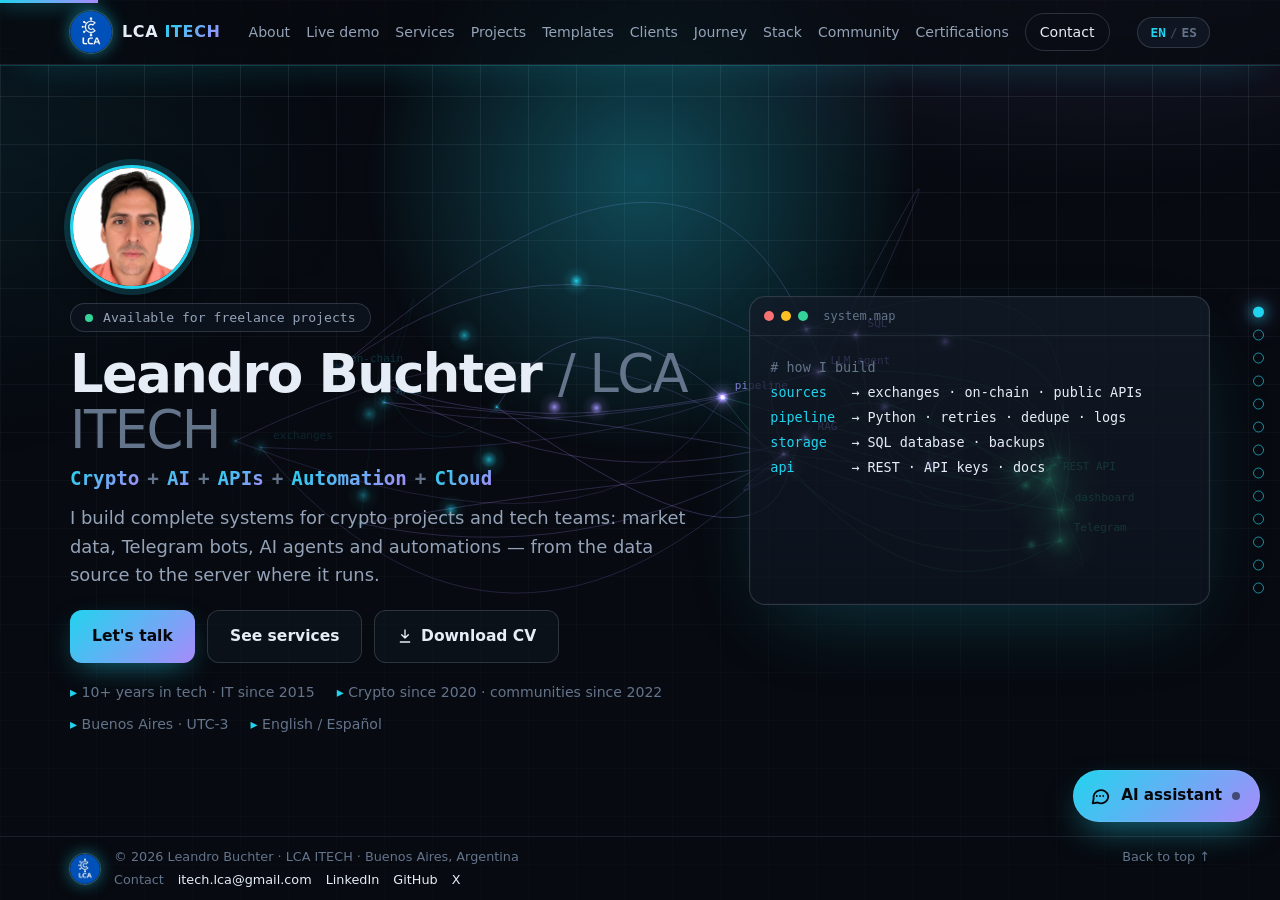
==== index.html @ 0a41cf2f "Configurador modular S1–S3 + bots chicos con precio por combo; quita ARDC; contacto por escrito en v" ====
<!DOCTYPE html>
<html lang="en" data-lang="en">
<head>
  <meta charset="utf-8">
  <meta name="viewport" content="width=device-width, initial-scale=1">
  <title>Leandro Buchter · LCA ITECH — Systems builder: crypto bots, APIs, AI automation</title>
  <meta name="description" content="Leandro Buchter (LCA ITECH), Buenos Aires: systems builder for crypto data platforms, Telegram bots, REST APIs and AI automation, end to end. Site available in English and Spanish.">
  <meta name="author" content="Leandro Buchter">
  <meta property="og:title" content="Leandro Buchter · LCA ITECH — Systems builder: crypto bots, APIs, AI automation">
  <meta property="og:description" content="Crypto bots, market data APIs and AI automation — full systems, end to end. English / Español.">
  <meta property="og:type" content="website">
  <link rel="canonical" href="https://portfolio.lcaitech.com/">
  <meta property="og:url" content="https://portfolio.lcaitech.com/">
  <meta property="og:image" content="https://portfolio.lcaitech.com/assets/og.jpg">
  <meta property="og:image:width" content="1200">
  <meta property="og:image:height" content="630">
  <meta property="og:site_name" content="LCA ITECH">
  <meta property="og:locale" content="en_US">
  <meta property="og:locale:alternate" content="es_AR">
  <meta property="og:image:alt" content="Leandro Buchter · LCA ITECH — Systems builder: crypto bots, APIs, AI automation">
  <meta name="twitter:card" content="summary_large_image">
  <meta name="twitter:site" content="@LCA_ITECH">
  <meta name="twitter:title" content="Leandro Buchter · LCA ITECH — Systems builder: crypto bots, APIs, AI automation">
  <meta name="twitter:description" content="Crypto bots, market data APIs and AI automation — full systems, end to end. English / Español.">
  <meta name="twitter:creator" content="@LCA_ITECH">
  <meta name="twitter:image:alt" content="Leandro Buchter · LCA ITECH — Systems builder: crypto bots, APIs, AI automation">
  <meta name="robots" content="index, follow, max-image-preview:large">
  <meta name="twitter:image" content="https://portfolio.lcaitech.com/assets/og.jpg">
  <meta name="theme-color" content="#070a10">
  <link rel="icon" href="assets/favicon-32.png" type="image/png" sizes="32x32">
  <link rel="apple-touch-icon" href="assets/apple-touch-icon.png">
  <script type="application/ld+json">
{
  "@context": "https://schema.org",
  "@graph": [
    {
      "@type": "Person",
      "@id": "https://portfolio.lcaitech.com/#leandro",
      "name": "Leandro Buchter",
      "alternateName": "Leandro Hernan Buchter",
      "jobTitle": "Systems builder · AI automation",
      "url": "https://portfolio.lcaitech.com/",
      "image": "https://portfolio.lcaitech.com/assets/leandro.jpg",
      "email": "mailto:itech.lca@gmail.com",
      "address": {
        "@type": "PostalAddress",
        "addressLocality": "Buenos Aires",
        "addressCountry": "AR"
      },
      "worksFor": {
        "@id": "https://portfolio.lcaitech.com/#org"
      },
      "knowsLanguage": [
        "en",
        "es"
      ],
      "knowsAbout": [
        "Crypto market data",
        "Telegram bots",
        "AI agents",
        "AI automation",
        "REST APIs",
        "Automation",
        "Google Cloud",
        "Decentralized finance"
      ],
      "sameAs": [
        "https://www.linkedin.com/in/leandrobuchter",
        "https://github.com/LCAITECH",
        "https://x.com/LCA_ITECH",
        "https://t.me/leandroLCA"
      ]
    },
    {
      "@type": [
        "Organization",
        "ProfessionalService"
      ],
      "@id": "https://portfolio.lcaitech.com/#org",
      "name": "LCA ITECH",
      "url": "https://portfolio.lcaitech.com/",
      "logo": "https://portfolio.lcaitech.com/assets/lca-logo.webp",
      "image": "https://portfolio.lcaitech.com/assets/og.jpg",
      "email": "itech.lca@gmail.com",
      "foundingDate": "2022",
      "founder": {
        "@id": "https://portfolio.lcaitech.com/#leandro"
      },
      "address": {
        "@type": "PostalAddress",
        "addressLocality": "Buenos Aires",
        "addressCountry": "AR"
      },
      "areaServed": [
        {
          "@type": "Place",
          "name": "Worldwide"
        },
        {
          "@type": "Place",
          "name": "Latin America"
        }
      ],
      "sameAs": [
        "https://github.com/LCAITECH",
        "https://x.com/LCA_ITECH"
      ],
      "hasOfferCatalog": {
        "@id": "https://portfolio.lcaitech.com/#services"
      }
    },
    {
      "@type": "OfferCatalog",
      "@id": "https://portfolio.lcaitech.com/#services",
      "name": "LCA ITECH services",
      "itemListElement": [
        {
          "@type": "Offer",
          "name": "P0 · Starter: one bot or one automation",
          "itemOffered": {
            "@type": "Service",
            "name": "Starter: one bot or one automation",
            "provider": {
              "@id": "https://portfolio.lcaitech.com/#org"
            }
          },
          "priceSpecification": {
            "@type": "UnitPriceSpecification",
            "price": 250,
            "priceCurrency": "USD",
            "description": "from USD 250"
          }
        },
        {
          "@type": "Offer",
          "name": "P1 · Community Alert Bot",
          "itemOffered": {
            "@type": "Service",
            "name": "Community Alert Bot",
            "provider": {
              "@id": "https://portfolio.lcaitech.com/#org"
            }
          },
          "priceSpecification": {
            "@type": "UnitPriceSpecification",
            "price": 600,
            "priceCurrency": "USD",
            "description": "from USD 600"
          }
        },
        {
          "@type": "Offer",
          "name": "P2 · Market Data API + Dashboard",
          "itemOffered": {
            "@type": "Service",
            "name": "Market Data API + Dashboard",
            "provider": {
              "@id": "https://portfolio.lcaitech.com/#org"
            }
          },
          "priceSpecification": {
            "@type": "UnitPriceSpecification",
            "price": 2500,
            "priceCurrency": "USD",
            "description": "from USD 2,500"
          }
        },
        {
          "@type": "Offer",
          "name": "P3 · Onboarding & Referral Automation",
          "itemOffered": {
            "@type": "Service",
            "name": "Onboarding & Referral Automation",
            "provider": {
              "@id": "https://portfolio.lcaitech.com/#org"
            }
          },
          "priceSpecification": {
            "@type": "UnitPriceSpecification",
            "price": 1200,
            "priceCurrency": "USD",
            "description": "from USD 1,200"
          }
        },
        {
          "@type": "Offer",
          "name": "P4 · AI Support Agent",
          "itemOffered": {
            "@type": "Service",
            "name": "AI Support Agent",
            "provider": {
              "@id": "https://portfolio.lcaitech.com/#org"
            }
          },
          "priceSpecification": {
            "@type": "UnitPriceSpecification",
            "price": 1500,
            "priceCurrency": "USD",
            "description": "from USD 1,500"
          }
        },
        {
          "@type": "Offer",
          "name": "P5 · Part-time technical partner",
          "itemOffered": {
            "@type": "Service",
            "name": "Part-time technical partner",
            "provider": {
              "@id": "https://portfolio.lcaitech.com/#org"
            }
          },
          "priceSpecification": {
            "@type": "UnitPriceSpecification",
            "price": 1500,
            "priceCurrency": "USD",
            "description": "from USD 1,500 / month",
            "unitText": "MONTH"
          }
        },
        {
          "@type": "Offer",
          "name": "P6 · AI automation consulting",
          "itemOffered": {
            "@type": "Service",
            "name": "AI automation consulting",
            "provider": {
              "@id": "https://portfolio.lcaitech.com/#org"
            }
          },
          "priceSpecification": {
            "@type": "UnitPriceSpecification",
            "price": 800,
            "priceCurrency": "USD",
            "description": "from USD 800"
          }
        },
        {
          "@type": "Offer",
          "name": "P7 · AI assistant & model strategy consulting",
          "itemOffered": {
            "@type": "Service",
            "name": "AI assistant & model strategy consulting",
            "provider": {
              "@id": "https://portfolio.lcaitech.com/#org"
            }
          },
          "priceSpecification": {
            "@type": "UnitPriceSpecification",
            "price": 2000,
            "priceCurrency": "USD",
            "description": "from USD 2,000"
          }
        },
        {
          "@type": "Offer",
          "name": "P8 · AI Trading Signal Bot (in development)",
          "itemOffered": {
            "@type": "Service",
            "name": "AI Trading Signal Bot",
            "provider": {
              "@id": "https://portfolio.lcaitech.com/#org"
            }
          }
        }
      ]
    },
    {
      "@type": "WebSite",
      "@id": "https://portfolio.lcaitech.com/#website",
      "url": "https://portfolio.lcaitech.com/",
      "name": "Leandro Buchter · LCA ITECH",
      "inLanguage": [
        "en",
        "es"
      ],
      "publisher": {
        "@id": "https://portfolio.lcaitech.com/#org"
      },
      "about": {
        "@id": "https://portfolio.lcaitech.com/#leandro"
      }
    }
  ]
}
  </script>
  <link rel="stylesheet" href="styles.css">
  <link rel="stylesheet" href="assets/assistant.css">
</head>
<body>
  <a class="skip" href="#main">
    <span lang="en">Skip to content</span><span lang="es">Ir al contenido</span>
  </a>

  <header class="nav" id="top">
    <div class="container nav__inner">
      <a class="brand" href="#top" aria-label="LCA ITECH">
        <img class="brand__logo" src="assets/lca-logo.webp" alt="" width="42" height="42">
        <span>LCA <b>ITECH</b></span>
      </a>
      <nav class="nav__links" id="navLinks" aria-label="Main">
        <a href="#about"><span lang="en">About</span><span lang="es">Qué hago</span></a>
        <a href="#live"><span lang="en">Live demo</span><span lang="es">Demo en vivo</span></a>
        <a href="#services"><span lang="en">Services</span><span lang="es">Servicios</span></a>
        <a href="#projects"><span lang="en">Projects</span><span lang="es">Proyectos</span></a>
        <a href="#templates"><span lang="en">Templates</span><span lang="es">Plantillas</span></a>
        <a href="#clients"><span lang="en">Clients</span><span lang="es">Clientes</span></a>
        <a href="#journey"><span lang="en">Journey</span><span lang="es">Trayectoria</span></a>
        <a href="#stack">Stack</a>
        <a href="#community"><span lang="en">Community</span><span lang="es">Comunidad</span></a>
        <a href="#certs"><span lang="en">Certifications</span><span lang="es">Certificaciones</span></a>
        <a href="#contact" class="nav__cta"><span lang="en">Contact</span><span lang="es">Contacto</span></a>
      </nav>
      <div class="nav__tools">
        <button class="lang" id="langToggle" type="button" aria-label="Cambiar idioma / Switch language">
          <span class="lang__opt" data-opt="en">EN</span><span class="lang__sep">/</span><span class="lang__opt" data-opt="es">ES</span>
        </button>
        <button class="burger" id="burger" type="button" aria-label="Menu" aria-expanded="false" aria-controls="navLinks">
          <span></span><span></span><span></span>
        </button>
      </div>
    </div>
  </header>

  <main id="main">
    <section class="hero is-on">
      <div class="container hero__grid">
        <div class="hero__copy reveal">
          <picture class="hero__photo"><source srcset="assets/leandro.webp?v=2" type="image/webp"><img src="assets/leandro.jpg?v=2" alt="Leandro Buchter" width="480" height="480" decoding="async" fetchpriority="high"></picture>
          <p class="eyebrow"><span class="dot"></span>
            <span lang="en">Available for freelance projects</span><span lang="es">Disponible para proyectos freelance</span>
          </p>
          <h1>Leandro Buchter <span class="muted">/ LCA ITECH</span></h1>
          <p class="hero__tags">
            <span>Crypto</span><i>+</i><span>AI</span><i>+</i><span>APIs</span><i>+</i><span>Automation</span><i>+</i><span>Cloud</span>
          </p>
          <p class="lead">
            <span lang="en">I build complete systems for crypto projects and tech teams: market data, Telegram bots, AI agents and automations — from the data source to the server where it runs.</span>
            <span lang="es">Construyo sistemas completos para proyectos cripto y equipos tech: datos de mercado, bots de Telegram, agentes de IA y automatizaciones — desde la fuente de datos hasta el servidor donde corre.</span>
          </p>
          <div class="hero__ctas">
            <a class="btn btn--primary" href="#contact"><span lang="en">Let's talk</span><span lang="es">Hablemos</span></a>
            <a class="btn btn--ghost" href="#services"><span lang="en">See services</span><span lang="es">Ver servicios</span></a>
            <a class="btn btn--ghost" href="assets/Leandro_Buchter_CV_EN.pdf" target="_blank" rel="noopener" type="application/pdf" data-cv="hero"><svg width="16" height="16" viewBox="0 0 24 24" fill="none" stroke="currentColor" stroke-width="2" stroke-linecap="round" stroke-linejoin="round" aria-hidden="true"><path d="M12 3v12m0 0-5-5m5 5 5-5M5 21h14"/></svg><span lang="en">Download CV</span><span lang="es">Descargar CV</span></a>
          </div>
          <ul class="hero__facts">
            <li><span lang="en">10+ years in tech · IT since 2015</span><span lang="es">10+ años en tecnología · IT desde 2015</span></li>
            <li><span lang="en">Crypto since 2020 · communities since 2022</span><span lang="es">Cripto desde 2020 · comunidades desde 2022</span></li>
            <li><span lang="en">Buenos Aires · UTC-3</span><span lang="es">Buenos Aires · UTC-3</span></li>
            <li><span lang="en">English / Español</span><span lang="es">Español / English</span></li>
          </ul>
        </div>

        <div class="hero__visual reveal" aria-hidden="true">
          <div class="term">
            <div class="term__bar"><i></i><i></i><i></i><span>system.map</span></div>
            <pre class="term__body"><span class="c-mut"># <span lang="en">how I build</span><span lang="es">cómo construyo</span></span>
<span class="c-acc">sources</span>   → exchanges · on-chain · public APIs
<span class="c-acc">pipeline</span>  → Python · retries · dedupe · logs
<span class="c-acc">storage</span>   → SQL database · backups
<span class="c-acc">api</span>       → REST · API keys · docs
<span class="c-acc">ai</span>        → LLM agents · RAG · model routing
<span class="c-acc">delivery</span>  → Telegram · dashboards · webhooks
<span class="c-acc">ops</span>       → GCP · Linux · Docker · alerts
<span class="c-ok">✔ <span lang="en">one person who understands the whole flow</span><span lang="es">una persona que entiende todo el flujo</span></span><span class="caret"></span></pre>
          </div>
        </div>
      </div>
    </section>

    <section class="section" id="about">
      <div class="container">
        <header class="section__head reveal">
          <p class="kicker">01 · <span lang="en">What I do</span><span lang="es">Qué hago</span></p>
          <h2>
            <span lang="en">Not just a piece. The full system.</span>
            <span lang="es">No una pieza suelta. El sistema completo.</span>
          </h2>
          <p class="section__sub">
            <span lang="en">10+ years in tech: I started in 2015 in IT technical support for companies, in 2020 I went all-in on crypto (DeFi, launchpools), and in 2022 I founded LCA ITECH. Today I build products with Python, APIs and AI, and I hold a DeFi certificate from Duke University. So I can connect the data, the backend, the AI and the infrastructure — and keep it running.</span>
            <span lang="es">10+ años en tecnología: empecé en 2015 en soporte técnico IT para empresas; en 2020 me metí de lleno en cripto (DeFi, launchpools) y en 2022 fundé LCA ITECH. Hoy construyo productos con Python, APIs e IA, y tengo un certificado en DeFi de Duke University. Por eso puedo conectar los datos, el backend, la IA y la infraestructura — y mantenerlo funcionando.</span>
          </p>
        </header>

        <div class="grid grid--4">
          <article class="card reveal">
            <div class="card__icon">◆</div>
            <h3><span lang="en">Crypto data &amp; APIs</span><span lang="es">Datos cripto y APIs</span></h3>
            <p><span lang="en">Prices, ATH, unlocks, sentiment and on-chain data, stored and served through your own REST API.</span><span lang="es">Precios, ATH, unlocks, sentimiento y datos on-chain, guardados y servidos por tu propia API REST.</span></p>
          </article>
          <article class="card reveal">
            <div class="card__icon">✦</div>
            <h3><span lang="en">AI agents</span><span lang="es">Agentes de IA</span></h3>
            <p><span lang="en">LLM agents with RAG over your docs, using the right model for each task (Gemini, Claude, OpenAI) to control cost.</span><span lang="es">Agentes con RAG sobre tu documentación, usando el modelo correcto para cada tarea (Gemini, Claude, OpenAI) para controlar el costo.</span></p>
          </article>
          <article class="card reveal">
            <div class="card__icon">⟳</div>
            <h3><span lang="en">Reliable automation</span><span lang="es">Automatización robusta</span></h3>
            <p><span lang="en">Bots, webhooks and workflows with retries, logging, deduplication, alerts and error recovery.</span><span lang="es">Bots, webhooks y flujos con reintentos, logging, deduplicación, alertas y recuperación de errores.</span></p>
          </article>
          <article class="card reveal">
            <div class="card__icon">☁</div>
            <h3><span lang="en">Cloud &amp; ops</span><span lang="es">Cloud y operación</span></h3>
            <p><span lang="en">Deploy on GCP / Linux VMs with Docker, SSH, Git, backups and monitoring. It doesn't end at "it works on my laptop".</span><span lang="es">Deploy en GCP / VMs Linux con Docker, SSH, Git, backups y monitoreo. No termina en "en mi máquina anda".</span></p>
          </article>
        </div>
      </div>
    </section>

    <section class="section" id="live">
      <div class="container">
        <header class="section__head reveal">
          <p class="kicker"><span class="live-dot" aria-hidden="true"></span> <span lang="en">Live demo · P1 Community Alert Bot</span><span lang="es">Demo en vivo · P1 Community Alert Bot</span></p>
          <h2><span lang="en">A real system, running right now</span><span lang="es">Un sistema real, funcionando ahora</span></h2>
          <p class="section__sub"><span lang="en">Live market data and the kind of alerts the bot sends to your Telegram community.</span><span lang="es">Datos de mercado en vivo y el tipo de alertas que el bot envía a tu comunidad de Telegram.</span></p>
        </header>
        <div class="live" id="liveDemo">
          <div class="live__grid">
            <article class="card live__coin" data-coin="bitcoin"><p class="live__sym">BTC <small>Bitcoin</small></p><p class="live__px">—</p><p class="live__meta"><span class="live__chg">—</span> <span class="live__ath">ATH —</span></p><svg class="live__spark" viewBox="0 0 100 30" preserveAspectRatio="none" role="img" aria-label="7d"><path d=""/></svg></article>
            <article class="card live__coin" data-coin="ethereum"><p class="live__sym">ETH <small>Ethereum</small></p><p class="live__px">—</p><p class="live__meta"><span class="live__chg">—</span> <span class="live__ath">ATH —</span></p><svg class="live__spark" viewBox="0 0 100 30" preserveAspectRatio="none" role="img" aria-label="7d"><path d=""/></svg></article>
            <article class="card live__coin" data-coin="solana"><p class="live__sym">SOL <small>Solana</small></p><p class="live__px">—</p><p class="live__meta"><span class="live__chg">—</span> <span class="live__ath">ATH —</span></p><svg class="live__spark" viewBox="0 0 100 30" preserveAspectRatio="none" role="img" aria-label="7d"><path d=""/></svg></article>
            <article class="card live__fng"><p class="live__sym">Fear &amp; Greed</p><svg class="live__gauge" viewBox="0 0 100 56" role="img" aria-labelledby="liveFngTxt"><defs><linearGradient id="liveG"><stop offset="0" stop-color="#f87171"/><stop offset=".5" stop-color="#fbbf24"/><stop offset="1" stop-color="#34d399"/></linearGradient></defs><path d="M10 50a40 40 0 0 1 80 0" fill="none" stroke="url(#liveG)" stroke-width="8" stroke-linecap="round"/><line class="live__needle" x1="50" y1="50" x2="50" y2="16"/><circle cx="50" cy="50" r="4"/></svg><p class="live__fngv" id="liveFngTxt">—</p></article>
          </div>
          <div class="live__feed card" aria-label="Demo alert feed">
            <p class="live__bot"><b>LCA Alert Bot</b> <span class="live__tag">DEMO</span> <small><span lang="en">simulated from live data</span><span lang="es">simulado con datos reales</span></small></p>
            <ol class="live__msgs" id="liveFeed" aria-live="polite"></ol>
          </div>
        </div>
        <div class="live__foot">
          <p class="live__status" id="liveStatus" role="status"><span class="live-dot" aria-hidden="true"></span> <span id="liveUpd"><span lang="en">Loading live data…</span><span lang="es">Cargando datos en vivo…</span></span></p>
          <div class="live__ctas">
            <a class="btn btn--primary" href="https://t.me/lcaitech_demo_bot" target="_blank" rel="noopener"><span lang="en">Try the full bot on Telegram</span><span lang="es">Probá el bot completo en Telegram</span></a>
            <img class="live__qr" src="assets/qr/demo-bot.svg" alt="QR https://t.me/lcaitech_demo_bot" title="Scan to open the demo bot" width="64" height="64" loading="lazy">
            <a class="btn btn--ghost" href="#services"><span lang="en">Want this for your community? from USD 250/600</span><span lang="es">¿Lo querés para tu comunidad? desde USD 250/600</span></a>
          </div>
          <p class="live__src"><span lang="en">Data: CoinGecko, Alternative.me · Demo only, not financial advice.</span><span lang="es">Datos: CoinGecko, Alternative.me · Solo demo, no es asesoramiento financiero.</span></p>
        </div>
      </div>
    </section>

    <section class="section section--alt" id="services">
      <div class="container">
        <header class="section__head reveal">
          <p class="kicker">02 · <span lang="en">Services</span><span lang="es">Servicios</span></p>
          <h2><span lang="en">Packages with clear scope</span><span lang="es">Paquetes con alcance claro</span></h2>
          <p class="section__sub">
            <span lang="en">Fixed price per project, agreed in writing (chat or email). Prices are a starting point in USD.</span>
            <span lang="es">Precio cerrado por proyecto, acordado por escrito (chat o email). Los precios son un punto de partida en USD.</span>
          </p>
        </header>

        <h3 class="group-title reveal"><span lang="en">For crypto projects</span><span lang="es">Para proyectos cripto</span></h3>
        <div class="grid grid--3">
          <article class="svc reveal">
            <p class="svc__tag">P0 · ~1 <span lang="en">week</span><span lang="es">semana</span></p>
            <h4><span lang="en">Starter: one bot or one automation</span><span lang="es">Starter: un bot o una automatización</span></h4>
            <p><span lang="en">A basic Telegram alert bot (prices, ATH distance, daily summary) or one repetitive process automated end to end. Ideal to start working together.</span><span lang="es">Un bot de alertas básico para Telegram (precios, distancia al ATH, resumen diario) o un proceso repetitivo automatizado de punta a punta. Ideal para empezar a trabajar juntos.</span></p>
            <p class="svc__price"><span lang="en">from</span><span lang="es">desde</span> <b>USD 250</b></p>
          </article>
          <article class="svc reveal">
            <p class="svc__tag">P1 · 1–2 <span lang="en">weeks</span><span lang="es">semanas</span></p>
            <h4>Community Alert Bot</h4>
            <p><span lang="en">Telegram bot for your community: price alerts, distance to ATH, token unlocks, Fear &amp; Greed, whale moves and a daily summary.</span><span lang="es">Bot de Telegram para tu comunidad: alertas de precio, distancia al ATH, token unlocks, Fear &amp; Greed, movimientos de ballenas y resumen diario.</span></p>
            <p class="svc__price"><span lang="en">from</span><span lang="es">desde</span> <b>USD 600</b></p>
          </article>
          <article class="svc svc--featured reveal">
            <p class="svc__tag">P2 · 3–5 <span lang="en">weeks</span><span lang="es">semanas</span></p>
            <h4>Market Data API + Dashboard</h4>
            <p><span lang="en">A custom market data pipeline, database, REST API and web dashboard, built for your data sources.</span><span lang="es">Un pipeline de datos de mercado a medida, base de datos, API REST y dashboard web, construido para tus fuentes de datos.</span></p>
            <p class="svc__price"><span lang="en">from</span><span lang="es">desde</span> <b><span lang="en">USD 2,500</span><span lang="es">USD 2.500</span></b></p>
          </article>
          <article class="svc reveal">
            <p class="svc__tag">P3 · 2–3 <span lang="en">weeks</span><span lang="es">semanas</span></p>
            <h4>Onboarding &amp; Referral Automation</h4>
            <p><span lang="en">Telegram onboarding, referral links, UID checks (when the exchange API allows it), VIP access and conversion tracking.</span><span lang="es">Onboarding en Telegram, links de referido, verificación de UID (cuando la API del exchange lo permite), acceso VIP y tracking de conversión.</span></p>
            <p class="svc__price"><span lang="en">from</span><span lang="es">desde</span> <b><span lang="en">USD 1,200</span><span lang="es">USD 1.200</span></b></p>
          </article>
          <article class="svc reveal">
            <p class="svc__tag">P4 · 2–4 <span lang="en">weeks</span><span lang="es">semanas</span></p>
            <h4>AI Support Agent</h4>
            <p><span lang="en">AI agent for Telegram/Discord that answers from your docs in EN/ES/PT, with anti-scam guardrails and human handoff.</span><span lang="es">Agente de IA para Telegram/Discord que responde desde tu documentación en ES/EN/PT, con protecciones anti-scam y derivación a un humano.</span></p>
            <p class="svc__price"><span lang="en">from</span><span lang="es">desde</span> <b><span lang="en">USD 1,500</span><span lang="es">USD 1.500</span></b></p>
          </article>
          <article class="svc reveal">
            <p class="svc__tag">P5 · <span lang="en">monthly</span><span lang="es">mensual</span></p>
            <h4><span lang="en">Part-time technical partner</span><span lang="es">Partner técnico part-time</span></h4>
            <p><span lang="en">A monthly block of hours to maintain and grow your bots, integrations, data pipelines and infrastructure. Weekly report.</span><span lang="es">Un bloque mensual de horas para mantener y hacer crecer tus bots, integraciones, pipelines de datos e infraestructura. Reporte semanal.</span></p>
            <p class="svc__price"><span lang="en">from</span><span lang="es">desde</span> <b><span lang="en">USD 1,500</span><span lang="es">USD 1.500</span></b><small>/<span lang="en">month</span><span lang="es">mes</span></small></p>
          </article>
          <article class="svc reveal">
            <p class="svc__tag">P8 · <span lang="en">In development</span><span lang="es">En desarrollo</span></p>
            <h4><span lang="en">AI Trading Signal Bot</span><span lang="es">Bot de señales de trading con IA</span></h4>
            <p><span lang="en">Rule-based signals backtested on your assets, with Claude as a second filter that checks context and risk before each alert. Alerts on Telegram with entry, stop, take profit and reasoning. Every signal is logged. You stay in control of execution.</span><span lang="es">Señales basadas en reglas y backtesteadas sobre tus activos, con Claude como segundo filtro que revisa contexto y riesgo antes de cada alerta. Alertas por Telegram con entrada, stop, take profit y justificación. Cada señal queda registrada. La ejecución la decidís vos.</span></p>
            <p class="svc__price svc__status"><span lang="en">In development · paper trading in progress</span><span lang="es">En desarrollo · paper trading en curso</span></p>
          </article>
        </div>

        <h3 class="group-title reveal"><span lang="en">Small bots · modular (S1–S3)</span><span lang="es">Bots chicos · modulares (S1–S3)</span></h3>
        <div class="grid grid--3">
          <article class="svc reveal">
            <p class="svc__tag">S1 · 3–5 <span lang="en">days</span><span lang="es">días</span></p>
            <h4><span lang="en">Telegram FAQ bot</span><span lang="es">Bot de preguntas frecuentes para Telegram</span></h4>
            <p><span lang="en">Answers your community's frequent questions (how to buy, links, rules, guides) in your group or in private, with your texts and commands.</span><span lang="es">Responde las preguntas frecuentes de tu comunidad (cómo comprar, links, reglas, guías) en tu grupo o por privado, con tus textos y comandos.</span></p>
            <p class="svc__price"><b>USD 100–150</b></p>
          </article>
          <article class="svc reveal">
            <p class="svc__tag">S2 · 2–4 <span lang="en">days</span><span lang="es">días</span></p>
            <h4><span lang="en">Crypto price alert bot</span><span lang="es">Bot de alertas de precio (cripto)</span></h4>
            <p><span lang="en">Posts price alerts to your Telegram group or channel when an asset crosses the levels you choose, with the data source in every message.</span><span lang="es">Publica alertas en tu grupo o canal de Telegram cuando un activo cruza los niveles que elijas, con la fuente del dato en cada mensaje.</span></p>
            <p class="svc__price"><b>USD 100–150</b></p>
          </article>
          <article class="svc reveal">
            <p class="svc__tag">S3 · 4–6 <span lang="en">days</span><span lang="es">días</span></p>
            <h4><span lang="en">Moderation bot for Discord or Telegram</span><span lang="es">Bot de moderación para Discord o Telegram</span></h4>
            <p><span lang="en">Welcomes new members, deletes spam and messages asking for seed phrases or private keys, and warns or mutes the sender.</span><span lang="es">Da la bienvenida a los nuevos, borra spam y mensajes que piden seed phrases o claves privadas, y advierte o silencia al que los manda.</span></p>
            <p class="svc__price"><b>USD 120–180</b></p>
          </article>
        </div>
        <div class="combo reveal">
          <p class="combo__txt">
            <span lang="en"><b>Combine modules and pay less:</b> any 2 modules −15% · <b>Community Pack</b> S1 + S2 + S3 for USD 250–350 (~25% off).</span>
            <span lang="es"><b>Combiná módulos y pagás menos:</b> 2 módulos −15% · <b>Pack Comunidad</b> S1 + S2 + S3 por USD 250–350 (~25% menos).</span>
          </p>
          <a class="btn btn--ghost btn--sm" href="#builder"><span lang="en">Build your bot →</span><span lang="es">Armá tu bot →</span></a>
        </div>

        <h3 class="group-title reveal"><span lang="en">AI &amp; automation for businesses</span><span lang="es">IA y automatización para empresas</span></h3>
        <div class="grid grid--2">
          <article class="svc reveal">
            <p class="svc__tag">P6 · 1–3 <span lang="en">weeks</span><span lang="es">semanas</span></p>
            <h4><span lang="en">AI automation consulting</span><span lang="es">Consultoría en automatización con IA</span></h4>
            <p><span lang="en">I review your processes and automate 1–3 repetitive tasks. For example: emails and forms classified by AI and sent to your sheets or CRM, automatic weekly reports, alerts on Telegram or email when something needs attention.</span><span lang="es">Reviso tus procesos y automatizo 1–3 tareas repetitivas. Por ejemplo: mails y formularios clasificados con IA y enviados a tus planillas o CRM, reportes semanales automáticos, alertas por Telegram o mail cuando algo necesita atención.</span></p>
            <p class="svc__price"><span lang="en">from</span><span lang="es">desde</span> <b>USD 800</b></p>
          </article>
          <article class="svc reveal">
            <p class="svc__tag">P7 · 2–4 <span lang="en">weeks</span><span lang="es">semanas</span></p>
            <h4><span lang="en">AI assistant &amp; model strategy consulting</span><span lang="es">Consultoría: asistente de IA y estrategia de modelos</span></h4>
            <p><span lang="en">I pick the right models for your use case with Model Compass, my open-source decision engine, and deploy an internal assistant built on LCA Web UI that routes each request to the cheapest model that does the job (Gemini, Claude or OpenAI) and answers from your documents. You keep your own API keys and pay less per answer.</span><span lang="es">Elijo los modelos adecuados para tu caso con Model Compass, mi motor de decisión open source, e instalo un asistente interno basado en LCA Web UI que manda cada consulta al modelo más barato que la resuelva (Gemini, Claude u OpenAI) y responde desde tus documentos. Las claves de API son tuyas y pagás menos por respuesta.</span></p>
            <p class="svc__tools"><a href="https://github.com/LCAITECH/model-compass" target="_blank" rel="noopener">Model Compass</a> (open source) · LCA Web UI</p>
            <p class="svc__price"><span lang="en">from</span><span lang="es">desde</span> <b><span lang="en">USD 2,000</span><span lang="es">USD 2.000</span></b></p>
          </article>
        </div>

        <ul class="terms reveal">
          <li><span lang="en">Written scope before starting</span><span lang="es">Alcance por escrito antes de empezar</span></li>
          <li><span lang="en">50% upfront · milestones for bigger projects</span><span lang="es">50% de anticipo · milestones en proyectos grandes</span></li>
          <li><span lang="en">Payment in USDC / USDT or bank transfer</span><span lang="es">Pago en USDC / USDT o transferencia</span></li>
          <li><span lang="en">30 days of support after delivery</span><span lang="es">30 días de soporte después de la entrega</span></li>
          <li><span lang="en">No third-party repos, zips or "tech tests" before a signed scope; client code is reviewed in an isolated environment</span><span lang="es">Sin repos, zips ni "pruebas técnicas" de terceros antes de un alcance firmado; el código del cliente se revisa en un entorno aislado</span></li>
        </ul>
      </div>
    </section>

    <section class="section" id="builder">
      <div class="container">
        <header class="section__head reveal">
          <p class="kicker">S1 · S2 · S3 · <span lang="en">Bot builder</span><span lang="es">Configurador</span></p>
          <h2><span lang="en">Build your bot, module by module</span><span lang="es">Armá tu bot por módulos</span></h2>
          <p class="section__sub">
            <span lang="en">Turn modules on and off and watch what the bot does in a Telegram group. The price updates with the combo discount.</span>
            <span lang="es">Prendé y apagá módulos y mirá qué hace el bot en un grupo de Telegram. El precio se actualiza con el descuento por combo.</span>
          </p>
        </header>
        <div class="bld reveal" id="bld">
          <div class="bld__mods" role="group" aria-labelledby="bldModsTitle">
            <p class="bld__title" id="bldModsTitle"><span lang="en">Modules</span><span lang="es">Módulos</span></p>
            <label class="bld__mod" data-mod="s1">
              <input class="bld__chk" type="checkbox" role="switch" value="s1" checked>
              <span class="bld__ico" aria-hidden="true">?</span>
              <span class="bld__info">
                <span class="bld__name">S1 · <span lang="en">FAQ bot</span><span lang="es">Preguntas frecuentes</span></span>
                <span class="bld__desc"><span lang="en">Answers how to buy, links, rules</span><span lang="es">Responde cómo comprar, links, reglas</span></span>
                <span class="bld__px">USD 100–150 · 3–5 <span lang="en">days</span><span lang="es">días</span></span>
              </span>
              <span class="bld__sw" aria-hidden="true"></span>
            </label>
            <label class="bld__mod" data-mod="s2">
              <input class="bld__chk" type="checkbox" role="switch" value="s2">
              <span class="bld__ico" aria-hidden="true">₿</span>
              <span class="bld__info">
                <span class="bld__name">S2 · <span lang="en">Price alerts</span><span lang="es">Alertas de precio</span></span>
                <span class="bld__desc"><span lang="en">Crypto alerts at your levels</span><span lang="es">Alertas cripto en tus niveles</span></span>
                <span class="bld__px">USD 100–150 · 2–4 <span lang="en">days</span><span lang="es">días</span></span>
              </span>
              <span class="bld__sw" aria-hidden="true"></span>
            </label>
            <label class="bld__mod" data-mod="s3">
              <input class="bld__chk" type="checkbox" role="switch" value="s3">
              <span class="bld__ico" aria-hidden="true">⛨</span>
              <span class="bld__info">
                <span class="bld__name">S3 · <span lang="en">Moderation</span><span lang="es">Moderación</span></span>
                <span class="bld__desc"><span lang="en">Deletes spam and seed-phrase scams</span><span lang="es">Borra spam y estafas de seed phrase</span></span>
                <span class="bld__px">USD 120–180 · 4–6 <span lang="en">days</span><span lang="es">días</span></span>
              </span>
              <span class="bld__sw" aria-hidden="true"></span>
            </label>
          </div>
          <div class="bld__phone">
            <div class="phone">
              <div class="phone__bar">
                <span class="phone__ava" aria-hidden="true">LCA</span>
                <span class="phone__who"><b>LCA Demo Community</b><small><span lang="en">group · bot online</span><span lang="es">grupo · bot online</span></small></span>
                <span class="live__tag">DEMO</span>
              </div>
              <ol class="phone__chat" id="bldChat" aria-live="polite" aria-label="Demo chat"></ol>
              <div class="phone__input" aria-hidden="true"><span lang="en">Message</span><span lang="es">Mensaje</span><i></i></div>
            </div>
            <p class="bld__note"><span lang="en">Demo simulation: fictional chat, users and messages.</span><span lang="es">Simulación de demo: chat, usuarios y mensajes ficticios.</span></p>
          </div>
          <div class="bld__total">
            <p class="bld__title"><span lang="en">Estimated price</span><span lang="es">Precio estimado</span></p>
            <p class="bld__sum"><s class="bld__old" id="bldOld"></s> <b class="bld__price" id="bldPrice">USD 100–150</b></p>
            <p class="bld__save" id="bldSave" aria-live="polite"></p>
            <p class="bld__hint"><span lang="en">2 modules −15% · all 3 = Community Pack (~25% off). Fixed price, agreed in writing.</span><span lang="es">2 módulos −15% · los 3 = Pack Comunidad (~25% menos). Precio cerrado, acordado por escrito.</span></p>
            <a class="btn btn--primary bld__order" href="#contact" id="bldOrder"><span lang="en">Order this bot</span><span lang="es">Pedir este bot</span></a>
          </div>
        </div>
      </div>
    </section>

    <section class="section" id="projects">
      <div class="container">
        <header class="section__head reveal">
          <p class="kicker">03 · <span lang="en">Projects</span><span lang="es">Proyectos</span></p>
          <h2><span lang="en">What I'm building</span><span lang="es">Lo que estoy construyendo</span></h2>
        </header>

        <article class="project project--main reveal">
          <div class="project__head">
            <h3>ATH Intelligence</h3>
            <span class="badge badge--ok"><span lang="en">Live</span><span lang="es">Online</span></span>
          </div>
          <a class="shot shot--wide" href="https://athintelligence.pro" target="_blank" rel="noopener">
            <img loading="lazy" decoding="async" src="assets/ath-site.jpg" alt="ATH Intelligence home page: Data. Intelligence. Recovery. with the live recovery tape" width="1200" height="750">
          </a>
          <p>
            <span lang="en">Crypto recovery intelligence, live at athintelligence.pro. It answers one question: can an asset really return to its all-time high after the supply issued since then? It stores the market cap and supply at each ATH, scores every asset with a deterministic Recovery Score and serves it all over a REST API. Built end to end: data collection, backend, database, UI and deploy.</span>
            <span lang="es">Inteligencia de recuperación cripto, online en athintelligence.pro. Responde una pregunta: ¿puede un activo volver de verdad a su máximo histórico después del supply que se emitió desde entonces? Guarda el market cap y el supply de cada ATH, puntúa cada activo con un Recovery Score determinista y expone todo por una API REST. Hecha de punta a punta: recolección de datos, backend, base de datos, UI y deploy.</span>
          </p>
          <ul class="metrics">
            <li><b>Recovery Score</b><span lang="en">Deterministic: distance from ATH, float inflation and size</span><span lang="es">Determinista: distancia al ATH, inflación del supply y tamaño</span></li>
            <li><b><span lang="en">Honest ATH</span><span lang="es">ATH honesto</span></b><span lang="en">Market cap at the high ÷ today's supply</span><span lang="es">Market cap del máximo ÷ supply de hoy</span></li>
            <li><b><span lang="en">Recovery tape</span><span lang="es">Recovery tape</span></b><span lang="en">Recovery ranking of 1,000+ liquid assets</span><span lang="es">Ranking de recuperación de más de 1.000 activos líquidos</span></li>
            <li><b>Unlocks</b><span lang="en">Supply-pressure context (burns, inflation, vesting) from primary sources</span><span lang="es">Contexto de presión de supply (burns, inflación, vesting) con fuentes primarias</span></li>
            <li><b>xStocks</b><span lang="en">Tokenized stocks vs their ATH</span><span lang="es">Acciones tokenizadas vs su ATH</span></li>
            <li><b>Bitcoin</b><span lang="en">Halving epochs and alts priced in BTC</span><span lang="es">Épocas de halving y altcoins medidas en BTC</span></li>
            <li><b><span lang="en">Purchasing power</span><span lang="es">Poder adquisitivo</span></b><span lang="en">What BTC bought year by year: cars, electronics, real estate, commodities</span><span lang="es">Qué compraba BTC año a año: autos, electrónica, inmuebles, commodities</span></li>
            <li><b>Fear &amp; Greed</b><span lang="en">Historical market sentiment vs price</span><span lang="es">Sentimiento de mercado histórico vs precio</span></li>
          </ul>
          <p class="project__foot">
            <span lang="en">Also: Cap lab (price at another market cap), developer docs with an x-api-key REST API and an assistant for the API endpoints.</span>
            <span lang="es">Además: Cap lab (precio a otro market cap), docs para desarrolladores con API REST por x-api-key y un asistente para los endpoints de la API.</span>
          </p>
          <p class="project__links">
            <a class="btn btn--primary btn--sm" href="https://athintelligence.pro" target="_blank" rel="noopener"><span lang="en">Visit site ↗</span><span lang="es">Ver sitio ↗</span></a>
            <a class="btn btn--ghost btn--sm" href="https://athintelligence.pro/developers" target="_blank" rel="noopener"><span lang="en">API docs ↗</span><span lang="es">Docs de la API ↗</span></a>
          </p>
        </article>

        <div class="grid grid--2">
          <article class="project reveal">
            <div class="project__head">
              <h3>Model Compass</h3>
              <span class="badge badge--ok">Open source · MIT</span>
            </div>
            <figure class="shot">
              <img loading="lazy" decoding="async" src="assets/mc-result.webp" alt="Model Compass recommendation screen" width="970" height="833">
            </figure>
            <p>
              <span lang="en">An open-source decision engine that helps developers choose the right AI model for their use case, budget, priorities, language and volume. Explainable, deterministic recommendations — not opinions.</span>
              <span lang="es">Un motor de decisión open source que ayuda a elegir el modelo de IA correcto según caso de uso, presupuesto, prioridades, idioma y volumen. Recomendaciones explicables y deterministas — no opiniones.</span>
            </p>
            <p class="chips"><span>Python 3.11</span><span>FastAPI</span><span>pytest</span><span>Pre-1.0</span></p>
            <a class="link" href="https://github.com/LCAITECH/model-compass" target="_blank" rel="noopener">github.com/LCAITECH/model-compass ↗</a>
          </article>

          <article class="project reveal">
            <div class="project__head">
              <h3>LCA ITECH / LCA Trading</h3>
              <span class="badge"><span lang="en">2022 → today</span><span lang="es">2022 → hoy</span></span>
            </div>
            <p>
              <span lang="en">LCA ITECH is the company I founded in 2022. LCA Trading is its crypto trading and education community (since 2022) on Telegram, X, Instagram, YouTube and Discord — where I build and test in real life: Telegram bots, dashboards, exchange integrations and referral systems.</span>
              <span lang="es">LCA ITECH es la empresa que fundé en 2022. LCA Trading es su comunidad de trading y educación cripto (desde 2022) en Telegram, X, Instagram, YouTube y Discord — donde construyo y pruebo en la vida real: bots de Telegram, dashboards, integraciones con exchanges y sistemas de referidos.</span>
            </p>
            <p class="chips"><span>Telegram bots</span><span>Dashboards</span><span>Exchange APIs</span><span><span lang="en">Referrals</span><span lang="es">Referidos</span></span></p>
            <a class="link" href="https://x.com/LCA_ITECH" target="_blank" rel="noopener">x.com/LCA_ITECH ↗</a>
          </article>

          <article class="project project--gpt project--wide reveal">
            <div class="project__head">
              <h3>LCA-GPT</h3>
              <span class="badge"><span lang="en">Internal tool · Under evaluation</span><span lang="es">Herramienta interna · En evaluación</span></span>
            </div>
            <p>
              <span lang="en">Internal multi-provider AI chat (Gemini, Claude, OpenAI, NVIDIA). Auto-routing picks the model by task and cost and spreads traffic across free tiers within their rate limits. The Arena runs the same prompt on several models in parallel.</span>
              <span lang="es">Chat de IA interno multi-proveedor (Gemini, Claude, OpenAI, NVIDIA). El auto-routing elige el modelo según la tarea y el costo, y reparte el tráfico entre niveles gratuitos respetando sus límites de uso. La Arena corre el mismo prompt en varios modelos en paralelo.</span>
            </p>
            <p class="project__note">
              <span lang="en"><b>Under evaluation:</b> given the interest it got on social media, I'm considering launching it as a subscription.</span>
              <span lang="es"><b>En evaluación:</b> por el interés que generó en redes, estoy evaluando lanzarlo como suscripción.</span>
            </p>
            <p class="chips"><span>LLM routing</span><span>Auto-routing</span><span>Gemini</span><span>Claude</span><span>OpenAI</span><span>NVIDIA</span></p>
            <div class="gallery">
              <figure class="gallery__item">
                <a class="gallery__link" href="assets/lcagpt/picker.webp" target="_blank" rel="noopener" data-lightbox>
                  <img loading="lazy" decoding="async" src="assets/lcagpt/picker.webp" alt="LCA-GPT model picker: NVIDIA, Google, OpenAI and Anthropic tabs, free and paid Gemini models, RPM and RPD rate-limit counters" width="369" height="618">
                </a>
                <figcaption><span lang="en">Model picker with free tiers and rate-limit counters</span><span lang="es">Selector de modelos con niveles gratuitos y contadores de límites</span></figcaption>
              </figure>
              <figure class="gallery__item gallery__item--wide">
                <a class="gallery__link" href="assets/lcagpt/arena.webp" target="_blank" rel="noopener" data-lightbox>
                  <img loading="lazy" decoding="async" src="assets/lcagpt/arena.webp" alt="LCA-GPT Arena: the same prompt answered by three models side by side, with first-token time, tokens and cost for each" width="1593" height="711">
                </a>
                <figcaption><span lang="en">Arena: same prompt, several models side by side (speed and cost)</span><span lang="es">Arena: el mismo prompt en varios modelos (velocidad y costo)</span></figcaption>
              </figure>
            </div>
          </article>

          <article class="project project--wide reveal">
            <div class="project__head">
              <h3><span lang="en">Telegram demo bot</span><span lang="es">Bot demo de Telegram</span> · @lcaitech_demo_bot</h3>
              <span class="badge badge--ok"><span lang="en">Live</span><span lang="es">Online</span></span>
            </div>
            <p>
              <span lang="en">A public bot to try my work live, in English and Spanish: price and 24h change, distance to ATH, Fear &amp; Greed, recent large trades on MEXC and an agent that answers crypto FAQs. Every reply shows its data source. Open source (MIT), running 24/7 on a Google Cloud VM with systemd.</span>
              <span lang="es">Un bot público para probar en vivo lo que construyo, en castellano e inglés: precio y variación 24 h, distancia al ATH, Fear &amp; Greed, trades grandes recientes en MEXC y un agente que responde preguntas frecuentes sobre cripto. Cada respuesta muestra su fuente de datos. Código abierto (MIT), corriendo 24/7 en una VM de Google Cloud con systemd.</span>
            </p>
            <p class="chips"><span><span lang="en">/price btc</span><span lang="es">/precio btc</span></span><span>/ath eth</span><span>/feargreed</span><span>/whales btc</span><span>/ask</span><span><span lang="en">/services</span><span lang="es">/servicios</span></span></p>
            <p class="project__links">
              <a class="btn btn--primary btn--sm" href="https://t.me/lcaitech_demo_bot" target="_blank" rel="noopener"><span lang="en">Open in Telegram ↗</span><span lang="es">Abrir en Telegram ↗</span></a>
              <a class="btn btn--ghost btn--sm" href="https://github.com/LCAITECH/lcaitech-demo-bot" target="_blank" rel="noopener"><span lang="en">Source code ↗</span><span lang="es">Código en GitHub ↗</span></a>
            </p>
          </article>
        </div>
      </div>
    </section>

    <section class="section" id="templates">
      <div class="container">
        <header class="section__head reveal">
          <p class="kicker"><span lang="en">Free templates · Grok Bot</span><span lang="es">Plantillas gratuitas · Grok Bot</span></p>
          <h2><span lang="en">Free Grok Bot templates</span><span lang="es">Plantillas gratuitas de bots para Grok</span></h2>
          <p class="section__sub">
            <span lang="en">Free templates of the bots I use every day. Anyone can copy them into their own Grok Bot.</span>
            <span lang="es">Plantillas gratuitas de los bots que uso todos los días. Cualquiera puede copiarlas a su propio Grok Bot.</span>
          </p>
        </header>

        <!-- Los links de "Abrir en Grok" se cargan en GROK_TEMPLATES (script.js). Vacío = botón deshabilitado "Próximamente". -->
        <div class="grid grid--3 tpl__grid">
          <article class="svc tpl reveal" data-tpl="xpander">
            <p class="svc__tag">Grok Bot · <span lang="en">template</span><span lang="es">plantilla</span></p>
            <div class="tpl__head"><img class="tpl__face" src="assets/bots/face_xpander.png" alt="Xpander" width="56" height="56" loading="lazy"><h3 class="tpl__name">Xpander</h3></div>
            <p class="tpl__desc"><span lang="en">Bot to grow your X account with data, not guesswork: measures what works for you, suggests replies to viral posts with a one-tap link, and drafts posts and threads for you to publish yourself.</span><span lang="es">Bot para hacer crecer tu cuenta de X con datos y no al voleo: mide qué te funciona, te sugiere respuestas a posts virales con un link de un toque y arma posts e hilos para que los publiques vos.</span></p>
            <p class="tpl__actions">
              <a class="btn btn--primary btn--sm tpl__open is-disabled" role="link" aria-disabled="true"><span class="tpl__on"><span lang="en">Open in Grok ↗</span><span lang="es">Abrir en Grok ↗</span></span><span class="tpl__off"><span lang="en">Coming soon</span><span lang="es">Próximamente</span></span></a>
              <button type="button" class="btn btn--ghost btn--sm tpl__copy"><span class="tpl__idle"><span lang="en">Copy</span><span lang="es">Copiar</span></span><span class="tpl__done"><span lang="en">Copied ✓</span><span lang="es">Copiado ✓</span></span></button>
            </p>
          </article>
          <article class="svc tpl reveal" data-tpl="reclami">
            <p class="svc__tag">Grok Bot · <span lang="en">template</span><span lang="es">plantilla</span></p>
            <div class="tpl__head"><img class="tpl__face" src="assets/bots/face_reclami.png" alt="Reclami" width="56" height="56" loading="lazy"><h3 class="tpl__name">Reclami</h3></div>
            <p class="tpl__desc"><span lang="en">Complaints and discount-request bot for consumers in Argentina: drafts formal complaints with legal grounds to banks, private health insurers and utility/service companies, checks channels and deadlines, follows up, and prepares escalation to the BCRA, SSSalud, ENACOM or Consumer Protection.</span><span lang="es">Bot de reclamos y pedidos de descuento para consumidores en Argentina: redacta reclamos formales con fundamento legal a bancos, prepagas y empresas de servicios, verifica canales y plazos, hace el seguimiento y prepara la escalada ante BCRA, SSSalud, ENACOM o Defensa del Consumidor.</span></p>
            <p class="tpl__actions">
              <a class="btn btn--primary btn--sm tpl__open is-disabled" role="link" aria-disabled="true"><span class="tpl__on"><span lang="en">Open in Grok ↗</span><span lang="es">Abrir en Grok ↗</span></span><span class="tpl__off"><span lang="en">Coming soon</span><span lang="es">Próximamente</span></span></a>
              <button type="button" class="btn btn--ghost btn--sm tpl__copy"><span class="tpl__idle"><span lang="en">Copy</span><span lang="es">Copiar</span></span><span class="tpl__done"><span lang="en">Copied ✓</span><span lang="es">Copiado ✓</span></span></button>
            </p>
          </article>
          <article class="svc tpl reveal" data-tpl="sponsi">
            <p class="svc__tag">Grok Bot · <span lang="en">template</span><span lang="es">plantilla</span></p>
            <div class="tpl__head"><img class="tpl__face" src="assets/bots/face_sponsi.png" alt="Sponsi" width="56" height="56" loading="lazy"><h3 class="tpl__name">Sponsi</h3></div>
            <p class="tpl__desc"><span lang="en">DM and outreach bot for creators on X: finds accounts that need your services and drafts DMs for you, and tracks paid sponsors and bounties in your niche. It never sends anything without your review.</span><span lang="es">Bot de DMs y outreach para creadores en X: busca cuentas que necesitan tus servicios y te arma borradores de DMs, rastrea sponsors pagos y bounties de tu nicho. Nunca manda nada sin tu revisión.</span></p>
            <p class="tpl__actions">
              <a class="btn btn--primary btn--sm tpl__open is-disabled" role="link" aria-disabled="true"><span class="tpl__on"><span lang="en">Open in Grok ↗</span><span lang="es">Abrir en Grok ↗</span></span><span class="tpl__off"><span lang="en">Coming soon</span><span lang="es">Próximamente</span></span></a>
              <button type="button" class="btn btn--ghost btn--sm tpl__copy"><span class="tpl__idle"><span lang="en">Copy</span><span lang="es">Copiar</span></span><span class="tpl__done"><span lang="en">Copied ✓</span><span lang="es">Copiado ✓</span></span></button>
            </p>
          </article>
          <article class="svc tpl reveal" data-tpl="macri">
            <p class="svc__tag">Grok Bot · <span lang="en">template</span><span lang="es">plantilla</span></p>
            <div class="tpl__head"><img class="tpl__face" src="assets/bots/face_macri.png" alt="Macri" width="56" height="56" loading="lazy"><h3 class="tpl__name">Macri</h3></div>
            <p class="tpl__desc"><span lang="en">Country-by-country macro analysis bot: follows elections, budgets, central banks and rating agencies, and tells you how they could move country ETFs, indices, currencies and sovereign spreads, with long/short scenarios. It is information, not advice.</span><span lang="es">Bot de análisis macro por país: sigue elecciones, presupuestos, bancos centrales y calificadoras, y te dice cómo pueden mover ETFs de país, índices, monedas y spreads soberanos, con escenarios long/short. Es información, no recomendación.</span></p>
            <p class="tpl__actions">
              <a class="btn btn--primary btn--sm tpl__open is-disabled" role="link" aria-disabled="true"><span class="tpl__on"><span lang="en">Open in Grok ↗</span><span lang="es">Abrir en Grok ↗</span></span><span class="tpl__off"><span lang="en">Coming soon</span><span lang="es">Próximamente</span></span></a>
              <button type="button" class="btn btn--ghost btn--sm tpl__copy"><span class="tpl__idle"><span lang="en">Copy</span><span lang="es">Copiar</span></span><span class="tpl__done"><span lang="en">Copied ✓</span><span lang="es">Copiado ✓</span></span></button>
            </p>
          </article>
          <article class="svc tpl reveal" data-tpl="senali">
            <p class="svc__tag">Grok Bot · <span lang="en">template</span><span lang="es">plantilla</span></p>
            <div class="tpl__head"><img class="tpl__face" src="assets/bots/face_senali.png" alt="Señali" width="56" height="56" loading="lazy"><h3 class="tpl__name">Señali</h3></div>
            <p class="tpl__desc"><span lang="en">Trading signals bot: analyzes crypto and stock/ETF charts, builds setups with entry, stop and targets, drafts signal posts for X (always with DYOR) and alerts you when price hits your levels.</span><span lang="es">Bot de señales de trading: analiza gráficos de cripto y acciones/ETFs, arma setups con entrada, stop y objetivos, redacta posts de señales para X (siempre con DYOR) y te avisa cuando el precio toca tus niveles.</span></p>
            <p class="tpl__actions">
              <a class="btn btn--primary btn--sm tpl__open is-disabled" role="link" aria-disabled="true"><span class="tpl__on"><span lang="en">Open in Grok ↗</span><span lang="es">Abrir en Grok ↗</span></span><span class="tpl__off"><span lang="en">Coming soon</span><span lang="es">Próximamente</span></span></a>
              <button type="button" class="btn btn--ghost btn--sm tpl__copy"><span class="tpl__idle"><span lang="en">Copy</span><span lang="es">Copiar</span></span><span class="tpl__done"><span lang="en">Copied ✓</span><span lang="es">Copiado ✓</span></span></button>
            </p>
          </article>
        </div>
        <p class="tpl__live" aria-live="polite"></p>
      </div>
    </section>

    <section class="section section--alt" id="clients">
      <div class="container">
        <div class="client__top">
        <header class="section__head reveal">
          <p class="kicker"><span lang="en">Client work · Video production</span><span lang="es">Clientes · Producción de video</span></p>
          <h2><span lang="en">Video for a real industrial client</span><span lang="es">Video para un cliente industrial real</span></h2>
          <p class="section__sub"><span lang="en">Besides software, I produce video: an institutional film, a vertical reel and product videos for MercadoLibre listings.</span><span lang="es">Además de software, hago producción de video: un video institucional, un reel vertical y videos de producto para publicaciones de MercadoLibre.</span></p>
        </header>
        <div class="client__id reveal">
          <img class="client__logo" src="assets/clientes/gabgomez-logo-white.png" alt="Ingeniería Gabriel Gomez SRL" width="480" height="140" loading="lazy" decoding="async">
          <div>
            <p class="client__name">Ingeniería Gabriel Gomez SRL</p>
            <span class="badge badge--ok">✓ <span lang="en">Verified client</span><span lang="es">Cliente verificable</span></span>
          </div>
        </div>
        </div>
        <blockquote class="client__quote reveal">
          <p>“Muy buenos trabajos Leandro, muy profesional!”</p>
          <footer>Ingeniería Gabriel Gomez SRL · <a href="https://www.linkedin.com/feed/update/urn:li:activity:7517034273258917888/?dashCommentUrn=urn%3Ali%3Afsd_comment%3A%287517230201311916032%2Curn%3Ali%3Aactivity%3A7517034273258917888%29" target="_blank" rel="noopener"><span lang="en">Public comment on LinkedIn ↗</span><span lang="es">Comentario público en LinkedIn ↗</span></a></footer>
        </blockquote>
        <div class="client__main">
          <figure class="client__vid client__vid--wide">
            <video controls playsinline preload="none" poster="assets/clientes/gabgomez-institucional-poster.jpg" width="1920" height="1080">
              <source src="assets/clientes/gabgomez-institucional-1080p.mp4" type="video/mp4">
            </video>
            <figcaption><span lang="en">Institutional video</span><span lang="es">Video institucional</span></figcaption>
          </figure>
          <figure class="client__vid client__vid--tall">
            <video controls playsinline preload="none" poster="assets/clientes/gabgomez-reel-poster.jpg" width="720" height="1280">
              <source src="assets/clientes/gabgomez-reel-720x1280.mp4" type="video/mp4">
            </video>
            <figcaption><span lang="en">Vertical reel</span><span lang="es">Reel vertical</span></figcaption>
          </figure>
          <div class="client__ml">
        <p class="client__label"><span lang="en">MercadoLibre product videos</span><span lang="es">Videos de producto para MercadoLibre</span></p>
        <div class="client__strip">
          <figure class="client__loop"><video class="js-loop" muted loop playsinline preload="none" poster="assets/clientes/ml-osc5012h.jpg" width="720" height="1280" aria-label="Osciloscopio portátil"><source src="assets/clientes/ml-osc5012h.mp4" type="video/mp4"></video><figcaption><span lang="en">Portable oscilloscope</span><span lang="es">Osciloscopio portátil</span></figcaption></figure>
          <figure class="client__loop"><video class="js-loop" muted loop playsinline preload="none" poster="assets/clientes/ml-ds153.jpg" width="720" height="1280" aria-label="Osciloscopio DS153"><source src="assets/clientes/ml-ds153.mp4" type="video/mp4"></video><figcaption><span lang="en">DS153 oscilloscope</span><span lang="es">Osciloscopio DS153</span></figcaption></figure>
          <figure class="client__loop"><video class="js-loop" muted loop playsinline preload="none" poster="assets/clientes/ml-ctrlgrupo.jpg" width="720" height="1280" aria-label="Controlador de grupo electrógeno"><source src="assets/clientes/ml-ctrlgrupo.mp4" type="video/mp4"></video><figcaption><span lang="en">Generator controller</span><span lang="es">Controlador de grupo electrógeno</span></figcaption></figure>
          <figure class="client__loop"><video class="js-loop" muted loop playsinline preload="none" poster="assets/clientes/ml-detector.jpg" width="720" height="1280" aria-label="Detector de metales"><source src="assets/clientes/ml-detector.mp4" type="video/mp4"></video><figcaption><span lang="en">Metal detector</span><span lang="es">Detector de metales</span></figcaption></figure>
          <figure class="client__loop"><video class="js-loop" muted loop playsinline preload="none" poster="assets/clientes/ml-ecosonda.jpg" width="720" height="1280" aria-label="Ecosonda"><source src="assets/clientes/ml-ecosonda.mp4" type="video/mp4"></video><figcaption><span lang="en">Fish finder</span><span lang="es">Ecosonda</span></figcaption></figure>
          <figure class="client__loop"><video class="js-loop" muted loop playsinline preload="none" poster="assets/clientes/ml-cabina.jpg" width="720" height="1280" aria-label="Cabina acústica"><source src="assets/clientes/ml-cabina.mp4" type="video/mp4"></video><figcaption><span lang="en">Acoustic enclosure</span><span lang="es">Cabina acústica</span></figcaption></figure>
        </div>
          </div>
        </div>
      </div>
    </section>

    <section class="section section--alt" id="journey">
      <div class="container">
        <header class="section__head reveal">
          <p class="kicker">04 · <span lang="en">Journey</span><span lang="es">Trayectoria</span></p>
          <h2><span lang="en">From IT support to crypto, AI and data products</span><span lang="es">Del soporte IT a productos de cripto, IA y datos</span></h2>
          <p class="section__sub">
            <span lang="en">10+ years in tech. Every step added a layer: infrastructure, then crypto and DeFi, then automation, then AI.</span>
            <span lang="es">10+ años en tecnología. Cada etapa sumó una capa: infraestructura, después cripto y DeFi, después automatización, después IA.</span>
          </p>
        </header>

        <ol class="timeline">
          <li class="tl reveal">
            <p class="tl__date">2015 – 2020</p>
            <div class="tl__card">
              <h3><span lang="en">IT technical support · Río Informática</span><span lang="es">Soporte técnico IT · Río Informática</span></h3>
              <p><span lang="en">IT support company in Buenos Aires. Five years solving real problems for businesses and users — the base of how I think about systems that must not fail.</span><span lang="es">Empresa de soporte IT en Buenos Aires. Cinco años resolviendo problemas reales de empresas y usuarios — la base de cómo pienso sistemas que no se pueden caer.</span></p>
              <p class="chips"><span><span lang="en">IT support</span><span lang="es">Soporte IT</span></span><span>Buenos Aires</span><span>Google IT Support Cert. (2020)</span><span>IBM AI Foundations (2020)</span></p>
            </div>
          </li>
          <li class="tl reveal">
            <p class="tl__date"><span lang="en">2020 → today</span><span lang="es">2020 → hoy</span></p>
            <div class="tl__card">
              <h3><span lang="en">Crypto, finance and DeFi — learned by doing</span><span lang="es">Cripto, finanzas y DeFi — aprendido en la práctica</span></h3>
              <p><span lang="en">Binance launchpools, yield farming on Beefy, spot and futures. I also went through scams and rugpulls: that taught me to spot risks early, and today I design bots and systems with an anti-scam mindset.</span><span lang="es">Launchpools de Binance, yield farming en Beefy, spot y futuros. También pasé por scams y rugpulls: eso me enseñó a detectar riesgos temprano, y hoy diseño bots y sistemas con mentalidad anti-scam.</span></p>
              <p class="chips"><span>Binance Launchpool</span><span>Beefy</span><span>DeFi</span><span>Duke DeFi (2026)</span><span><span lang="en">Anti-scam mindset</span><span lang="es">Mentalidad anti-scam</span></span></p>
            </div>
          </li>
          <li class="tl reveal">
            <p class="tl__date"><span lang="en">2020 → today</span><span lang="es">2020 → hoy</span></p>
            <div class="tl__card">
              <h3><span lang="en">Ecosystem &amp; partnerships</span><span lang="es">Ecosistema y partnerships</span></h3>
              <p><span lang="en">Invited to LABITCONF events in Buenos Aires. First partnership: BingX partner.</span><span lang="es">Invitado a eventos de LABITCONF en Buenos Aires. Primer partnership: partner de BingX.</span></p>
              <p class="chips"><span>LABITCONF</span><span>BingX Partner</span></p>
            </div>
          </li>
          <li class="tl reveal">
            <p class="tl__date">2022</p>
            <div class="tl__card">
              <h3><span lang="en">I start my own company: LCA ITECH</span><span lang="es">Emprendo: nace LCA ITECH</span></h3>
              <p><span lang="en">After two years building and learning hands-on in crypto, I founded LCA ITECH.</span><span lang="es">Después de dos años construyendo y aprendiendo en la práctica en cripto, fundé LCA ITECH.</span></p>
              <p class="chips"><span>LCA ITECH</span></p>
            </div>
          </li>
          <li class="tl reveal">
            <p class="tl__date"><span lang="en">2022 → today</span><span lang="es">2022 → hoy</span></p>
            <div class="tl__card">
              <h3><span lang="en">LCA Trading community</span><span lang="es">Comunidad LCA Trading</span></h3>
              <p><span lang="en">Crypto trading and education community on Telegram, X, Instagram, YouTube and Discord.</span><span lang="es">Comunidad de trading y educación cripto en Telegram, X, Instagram, YouTube y Discord.</span></p>
              <p class="chips"><span>Telegram</span><span>Discord</span><span>X</span><span>YouTube</span></p>
            </div>
          </li>
          <li class="tl reveal">
            <p class="tl__date"><span lang="en">Then → today</span><span lang="es">Luego → hoy</span></p>
            <div class="tl__card">
              <h3><span lang="en">Telegram bots &amp; automation</span><span lang="es">Bots de Telegram y automatización</span></h3>
              <p><span lang="en">I started automating the community: Telegram bots, exchange integrations, referral flows and alerts.</span><span lang="es">Empecé a automatizar la comunidad: bots de Telegram, integraciones con exchanges, flujos de referidos y alertas.</span></p>
              <p class="chips"><span>Telegram Bot API</span><span>Python</span><span><span lang="en">Exchange APIs</span><span lang="es">APIs de exchanges</span></span></p>
            </div>
          </li>
          <li class="tl tl--now reveal">
            <p class="tl__date"><span lang="en">Now</span><span lang="es">Hoy</span></p>
            <div class="tl__card">
              <h3><span lang="en">AI, APIs and data products</span><span lang="es">IA, APIs y productos de datos</span></h3>
              <p><span lang="en">LLM agents and AI routing (LCA-GPT), the ATH Intelligence data platform (live) and the open-source Model Compass. Google AI and Google Cloud Generative AI Leader certificates (2026).</span><span lang="es">Agentes con LLMs y ruteo de IA (LCA-GPT), la plataforma de datos ATH Intelligence (online) y el proyecto open source Model Compass. Certificados Google AI y Google Cloud Generative AI Leader (2026).</span></p>
              <p class="chips"><span>ATH Intelligence</span><span>Model Compass</span><span>LCA-GPT</span><span>FastAPI</span><span>GCP</span></p>
              <a class="link" href="https://athintelligence.pro" target="_blank" rel="noopener">athintelligence.pro ↗</a>
            </div>
          </li>
        </ol>
      </div>
    </section>

    <section class="section" id="stack">
      <div class="container">
        <header class="section__head reveal">
          <p class="kicker">05 · Stack</p>
          <h2><span lang="en">Tools I use</span><span lang="es">Herramientas que uso</span></h2>
        </header>
        <div class="stack reveal">
          <div class="stack__row"><h3><span lang="en">Languages &amp; backend</span><span lang="es">Lenguajes y backend</span></h3>
            <p class="chips"><span>Python</span><span>FastAPI</span><span>REST APIs</span><span>Webhooks</span><span>SQL</span><span>TypeScript</span></p></div>
          <div class="stack__row"><h3><span lang="en">AI</span><span lang="es">IA</span></h3>
            <p class="chips"><span>OpenAI</span><span>Claude</span><span>Gemini</span><span>RAG</span><span><span lang="en">AI agents</span><span lang="es">Agentes de IA</span></span><span><span lang="en">Model routing</span><span lang="es">Ruteo de modelos</span></span></p></div>
          <div class="stack__row"><h3>Crypto</h3>
            <p class="chips"><span><span lang="en">Exchange APIs</span><span lang="es">APIs de exchanges</span></span><span>Spot &amp; perps</span><span>DeFi</span><span>Blockchain data</span><span><span lang="en">Referral systems</span><span lang="es">Sistemas de referidos</span></span></p></div>
          <div class="stack__row"><h3><span lang="en">Automation</span><span lang="es">Automatización</span></h3>
            <p class="chips"><span>Telegram Bot API</span><span>Make</span><span>Google Sheets</span><span><span lang="en">Retries · logging · alerts</span><span lang="es">Reintentos · logging · alertas</span></span></p></div>
          <div class="stack__row"><h3>Cloud &amp; infra</h3>
            <p class="chips"><span>Google Cloud (GCP)</span><span>Linux</span><span>Docker</span><span>SSH</span><span>Git</span><span>Windows Server</span><span>VMware</span><span>Hyper-V</span></p></div>
        </div>
      </div>
    </section>

    <section class="section section--alt" id="community">
      <div class="container split">
        <header class="section__head reveal">
          <p class="kicker">06 · <span lang="en">Community experience</span><span lang="es">Experiencia en comunidades</span></p>
          <h2><span lang="en">I know crypto communities from the inside</span><span lang="es">Conozco las comunidades cripto desde adentro</span></h2>
          <p class="section__sub">
            <span lang="en">I've been in crypto since 2020. Since 2022 I run the LCA Trading community. I share crypto, trading and AI content on X. I know what members ask, how scams work and what admins need.</span>
            <span lang="es">Estoy en cripto desde 2020. Desde 2022 llevo adelante la comunidad LCA Trading. Comparto contenido de cripto, trading e IA en X. Sé qué pregunta la gente, cómo funcionan las estafas y qué necesitan los admins.</span>
          </p>
        </header>
        <ul class="checklist reveal">
          <li><span lang="en">Telegram and Discord groups: moderation, onboarding and bots</span><span lang="es">Grupos de Telegram y Discord: moderación, onboarding y bots</span></li>
          <li><span lang="en">Crypto education: spot, perpetuals, leverage, fees and risk</span><span lang="es">Educación cripto: spot, perpetuos, apalancamiento, fees y riesgo</span></li>
          <li><span lang="en">Exchange referral programs and partner integrations</span><span lang="es">Programas de referidos de exchanges e integraciones con partners</span></li>
          <li><span lang="en">Dashboards and alerts for members</span><span lang="es">Dashboards y alertas para miembros</span></li>
          <li><span lang="en">Content on X, Instagram and YouTube</span><span lang="es">Contenido en X, Instagram y YouTube</span></li>
        </ul>
      </div>
    </section>

    <section class="section" id="certs">
      <div class="container">
        <header class="section__head reveal">
          <p class="kicker">07 · <span lang="en">Certifications</span><span lang="es">Certificaciones</span></p>
          <h2><span lang="en">Verified certificates</span><span lang="es">Certificados verificables</span></h2>
          <p class="section__sub">
            <span lang="en">Certificates from Duke University, Google and IBM on Coursera, issued to Leandro Hernan Buchter. Each one has a public verification link.</span>
            <span lang="es">Certificados de Duke University, Google e IBM en Coursera, a nombre de Leandro Hernan Buchter. Cada uno tiene su link público de verificación.</span>
          </p>
        </header>
        <div class="grid grid--certs">
          <article class="cert reveal">
            <a class="cert__thumb" href="https://coursera.org/verify/specialization/VJJY5OXN4HM9" target="_blank" rel="noopener">
              <img loading="lazy" decoding="async" src="assets/certs/duke-defi.jpg" alt="Duke University – Decentralized Finance (DeFi): The Future of Finance Specialization – Leandro Hernan Buchter" width="720" height="557">
            </a>
            <p class="cert__issuer"><span lang="en">Duke University (Fuqua) · via Coursera</span><span lang="es">Duke University (Fuqua) · vía Coursera</span></p>
            <h3>Decentralized Finance (DeFi): The Future of Finance</h3>
            <p class="cert__meta"><span lang="en">4 courses · Aug 14, 2026</span><span lang="es">4 cursos · 14 ago 2026</span></p>
            <p class="cert__note"><span lang="en">Specialization · MakerDAO, Compound, Aave, Uniswap, dYdX, smart contract risk, governance and regulation</span><span lang="es">Specialization · MakerDAO, Compound, Aave, Uniswap, dYdX, riesgo de smart contracts, gobernanza y regulación</span></p>
            <details class="cert__courses">
              <summary><span lang="en">See the 4 courses</span><span lang="es">Ver los 4 cursos</span></summary>
              <ul><li>DeFi Infrastructure</li><li>DeFi Primitives</li><li>DeFi Deep Dive</li><li>DeFi Opportunities and Risks</li></ul>
            </details>
            <a class="btn btn--ghost btn--sm cert__verify" href="https://coursera.org/verify/specialization/VJJY5OXN4HM9" target="_blank" rel="noopener"><span lang="en">Verify ↗</span><span lang="es">Verificar ↗</span></a>
          </article>
          <article class="cert reveal">
            <a class="cert__thumb" href="https://coursera.org/verify/professional-cert/LKBHKDTAVN50" target="_blank" rel="noopener">
              <img loading="lazy" decoding="async" src="assets/certs/google-ai.jpg" alt="Google AI Professional Certificate – Leandro Hernan Buchter" width="720" height="557">
            </a>
            <p class="cert__issuer"><span lang="en">Google · via Coursera</span><span lang="es">Google · vía Coursera</span></p>
            <h3>Google AI Professional Certificate</h3>
            <p class="cert__meta"><span lang="en">7 courses · Feb 23, 2026</span><span lang="es">7 cursos · 23 feb 2026</span></p>
            <details class="cert__courses">
              <summary><span lang="en">See the 7 courses</span><span lang="es">Ver los 7 cursos</span></summary>
              <ul><li>AI Fundamentals</li><li>AI for Brainstorming and Planning</li><li>AI for Research and Insights</li><li>AI for Writing and Communicating</li><li>AI for Content Creation</li><li>AI for Data Analysis</li><li>AI for App Building</li></ul>
            </details>
            <a class="btn btn--ghost btn--sm cert__verify" href="https://coursera.org/verify/professional-cert/LKBHKDTAVN50" target="_blank" rel="noopener"><span lang="en">Verify ↗</span><span lang="es">Verificar ↗</span></a>
          </article>
          <article class="cert reveal">
            <a class="cert__thumb" href="https://coursera.org/verify/professional-cert/6QPROO0QZMYV" target="_blank" rel="noopener">
              <img loading="lazy" decoding="async" src="assets/certs/gen-ai-leader.jpg" alt="Google Cloud Generative AI Leader Professional Certificate – Leandro Hernan Buchter" width="720" height="557">
            </a>
            <p class="cert__issuer"><span lang="en">Google Cloud · via Coursera</span><span lang="es">Google Cloud · vía Coursera</span></p>
            <h3>Google Cloud Generative AI Leader Professional Certificate</h3>
            <p class="cert__meta"><span lang="en">5 courses · Mar 20, 2026</span><span lang="es">5 cursos · 20 mar 2026</span></p>
            <details class="cert__courses">
              <summary><span lang="en">See the 5 courses</span><span lang="es">Ver los 5 cursos</span></summary>
              <ul><li>Gen AI: Beyond the Chatbot</li><li>Gen AI: Unlock Foundational Concepts</li><li>Gen AI: Navigate the Landscape</li><li>Gen AI Apps: Transform Your Work</li><li>Gen AI Agents: Transform Your Organization</li></ul>
            </details>
            <a class="btn btn--ghost btn--sm cert__verify" href="https://coursera.org/verify/professional-cert/6QPROO0QZMYV" target="_blank" rel="noopener"><span lang="en">Verify ↗</span><span lang="es">Verificar ↗</span></a>
          </article>
          <article class="cert reveal">
            <a class="cert__thumb" href="https://coursera.org/verify/specialization/DSJ5PNPYMEMK" target="_blank" rel="noopener">
              <img loading="lazy" decoding="async" src="assets/certs/ibm-ai.jpg" alt="IBM – AI Foundations for Everyone Specialization – Leandro Hernan Buchter" width="720" height="557">
            </a>
            <p class="cert__issuer"><span lang="en">IBM Skills Network · via Coursera</span><span lang="es">IBM Skills Network · vía Coursera</span></p>
            <h3>AI Foundations for Everyone</h3>
            <p class="cert__meta"><span lang="en">3 courses · Jul 27, 2020</span><span lang="es">3 cursos · 27 jul 2020</span></p>
            <p class="cert__note"><span lang="en">Specialization</span><span lang="es">Specialization</span></p>
            <details class="cert__courses">
              <summary><span lang="en">See the 3 courses</span><span lang="es">Ver los 3 cursos</span></summary>
              <ul><li>Introduction to Artificial Intelligence (AI)</li><li>Getting Started with AI using IBM Watson</li><li>Building AI Powered Chatbots Without Programming</li></ul>
            </details>
            <a class="btn btn--ghost btn--sm cert__verify" href="https://coursera.org/verify/specialization/DSJ5PNPYMEMK" target="_blank" rel="noopener"><span lang="en">Verify ↗</span><span lang="es">Verificar ↗</span></a>
          </article>
          <article class="cert reveal">
            <a class="cert__thumb" href="https://coursera.org/verify/professional-cert/XZ4LV85B92KW" target="_blank" rel="noopener">
              <img loading="lazy" decoding="async" src="assets/certs/it-support.jpg" alt="Google IT Support Professional Certificate – Leandro Hernan Buchter" width="720" height="557">
            </a>
            <p class="cert__issuer"><span lang="en">Google · via Coursera</span><span lang="es">Google · vía Coursera</span></p>
            <h3>Google IT Support Professional Certificate</h3>
            <p class="cert__meta"><span lang="en">5 courses · Jul 19, 2020</span><span lang="es">5 cursos · 19 jul 2020</span></p>
            <details class="cert__courses">
              <summary><span lang="en">See the 5 courses</span><span lang="es">Ver los 5 cursos</span></summary>
              <ul><li>Technical Support Fundamentals</li><li>The Bits and Bytes of Computer Networking</li><li>Operating Systems and You</li><li>System Administration and IT Infrastructure Services</li><li>IT Security</li></ul>
            </details>
            <a class="btn btn--ghost btn--sm cert__verify" href="https://coursera.org/verify/professional-cert/XZ4LV85B92KW" target="_blank" rel="noopener"><span lang="en">Verify ↗</span><span lang="es">Verificar ↗</span></a>
          </article>
        </div>

        <h3 class="certs__sub reveal"><span lang="en">In progress</span><span lang="es">En curso</span></h3>
        <div class="grid grid--2 certs__progress">
          <article class="cert cert--progress reveal">
            <span class="badge badge--soon cert__badge"><span lang="en">In progress</span><span lang="es">En curso</span></span>
            <p class="cert__issuer"><span lang="en">Google Cloud · NYIF · via Coursera</span><span lang="es">Google Cloud · NYIF · vía Coursera</span></p>
            <h4>Machine Learning for Trading</h4>
            <p class="cert__meta"><span lang="en">Specialization · ML, deep learning and reinforcement learning applied to trading strategies</span><span lang="es">Specialization · ML, deep learning y reinforcement learning aplicados a estrategias de trading</span></p>
            <a class="link cert__program" href="https://www.coursera.org/specializations/machine-learning-trading" target="_blank" rel="noopener"><span lang="en">Program on Coursera ↗</span><span lang="es">Programa en Coursera ↗</span></a>
          </article>
          <article class="cert cert--progress reveal">
            <span class="badge badge--soon cert__badge"><span lang="en">In progress</span><span lang="es">En curso</span></span>
            <p class="cert__issuer"><span lang="en">IBM · via Coursera</span><span lang="es">IBM · vía Coursera</span></p>
            <h4>IBM AI Engineering Professional Certificate</h4>
            <p class="cert__meta"><span lang="en">Professional Certificate · machine learning, deep learning (Keras, PyTorch) and generative AI applications</span><span lang="es">Professional Certificate · machine learning, deep learning (Keras, PyTorch) y aplicaciones de IA generativa</span></p>
            <a class="link cert__program" href="https://www.coursera.org/professional-certificates/ai-engineer" target="_blank" rel="noopener"><span lang="en">Program on Coursera ↗</span><span lang="es">Programa en Coursera ↗</span></a>
          </article>
        </div>
      </div>
    </section>

    <section class="section contact" id="contact">
      <div class="container">
        <div class="contact__box reveal">
          <p class="kicker">08 · <span lang="en">Contact</span><span lang="es">Contacto</span></p>
          <h2><span lang="en">Have a project in mind?</span><span lang="es">¿Tenés un proyecto en mente?</span></h2>
          <p class="section__sub">
            <span lang="en">Tell me about your project. I review every request and reply by email with questions or a first idea.</span>
            <span lang="es">Contame de tu proyecto. Reviso cada consulta y te respondo por email con preguntas o una primera idea.</span>
          </p>
          <div class="contact__layout">
          <form class="cf" id="contactForm" novalidate action="https://formsubmit.co/itech.lca@gmail.com" method="POST">
            <div class="cf__hp" aria-hidden="true"><label>Leave empty <input type="text" name="_honey" tabindex="-1" autocomplete="off"></label></div>
            <div class="cf__grid">
              <div class="cf__f"><label for="cfName"><span lang="en">Name</span><span lang="es">Nombre</span> <b aria-hidden="true">*</b></label><input id="cfName" name="name" type="text" required autocomplete="name" maxlength="120"><small class="cf__err" id="cfNameErr"></small></div>
              <div class="cf__f"><label for="cfEmail"><span lang="en">Email</span><span lang="es">Email</span> <b aria-hidden="true">*</b></label><input id="cfEmail" name="email" type="email" required autocomplete="email" maxlength="160"><small class="cf__err" id="cfEmailErr"></small></div>
              <div class="cf__f"><label for="cfCompany"><span lang="en">Company / project</span><span lang="es">Empresa / proyecto</span> <b aria-hidden="true">*</b></label><input id="cfCompany" name="company" type="text" required maxlength="160"><small class="cf__err" id="cfCompanyErr"></small></div>
              <div class="cf__f"><label for="cfLink"><span lang="en">Link (web, X or LinkedIn)</span><span lang="es">Link (web, X o LinkedIn)</span> <b aria-hidden="true">*</b></label><input id="cfLink" name="link" type="text" required inputmode="url" maxlength="300" placeholder="https://"><small class="cf__err" id="cfLinkErr"></small></div>
              <div class="cf__f cf__f--full"><label for="cfNeed"><span lang="en">What do you need?</span><span lang="es">¿Qué necesitás?</span> <b aria-hidden="true">*</b></label><textarea id="cfNeed" name="need" rows="3" required minlength="20" maxlength="3000"></textarea><small class="cf__err" id="cfNeedErr"></small></div>
              <div class="cf__f"><label for="cfPkg"><span lang="en">Package of interest</span><span lang="es">Paquete de interés</span></label><select id="cfPkg" name="package"><option value="" data-en="— select —" data-es="— elegí —">— select —</option><option value="P0 Starter (USD 250)" data-en="P0 · Starter (USD 250)" data-es="P0 · Starter (USD 250)">P0 · Starter (USD 250)</option><option value="S1 Telegram FAQ bot" data-en="S1 · Telegram FAQ bot (USD 100–150)" data-es="S1 · Bot de preguntas frecuentes (USD 100–150)">S1 · Telegram FAQ bot (USD 100–150)</option><option value="S2 Price alert bot" data-en="S2 · Price alert bot (USD 100–150)" data-es="S2 · Bot de alertas de precio (USD 100–150)">S2 · Price alert bot (USD 100–150)</option><option value="S3 Moderation bot" data-en="S3 · Moderation bot (USD 120–180)" data-es="S3 · Bot de moderación (USD 120–180)">S3 · Moderation bot (USD 120–180)</option><option value="Combo 2 modules (S1-S3, -15%)" data-en="Combo · 2 modules (−15%)" data-es="Combo · 2 módulos (−15%)">Combo · 2 modules (−15%)</option><option value="Pack Comunidad S1+S2+S3 (USD 250-350)" data-en="Community Pack · S1 + S2 + S3 (USD 250–350)" data-es="Pack Comunidad · S1 + S2 + S3 (USD 250–350)">Community Pack · S1 + S2 + S3 (USD 250–350)</option><option value="P1 Community Alert Bot" data-en="P1 · Community Alert Bot" data-es="P1 · Community Alert Bot">P1 · Community Alert Bot</option><option value="P2 Market Data API + Dashboard" data-en="P2 · Market Data API + Dashboard" data-es="P2 · Market Data API + Dashboard">P2 · Market Data API + Dashboard</option><option value="P3 Onboarding & Referral" data-en="P3 · Onboarding &amp; Referral" data-es="P3 · Onboarding y referidos">P3 · Onboarding &amp; Referral</option><option value="P4 AI Support Agent" data-en="P4 · AI Support Agent" data-es="P4 · Agente de soporte con IA">P4 · AI Support Agent</option><option value="P5 Part-time partner" data-en="P5 · Part-time technical partner" data-es="P5 · Partner técnico part-time">P5 · Part-time technical partner</option><option value="P6 AI automation consulting" data-en="P6 · AI automation consulting" data-es="P6 · Consultoría en automatización IA">P6 · AI automation consulting</option><option value="P7 AI assistant & model strategy" data-en="P7 · AI assistant &amp; model strategy" data-es="P7 · Asistente IA y estrategia de modelos">P7 · AI assistant &amp; model strategy</option><option value="P8 interest (in development)" data-en="P8 · Interested (in development)" data-es="P8 · Me interesa (en desarrollo)">P8 · Interested (in development)</option><option value="Not sure" data-en="Not sure" data-es="No estoy seguro">Not sure</option></select></div>
              <div class="cf__f"><label for="cfBudget"><span lang="en">Approximate budget</span><span lang="es">Presupuesto aproximado</span></label><select id="cfBudget" name="budget"><option value="" data-en="— select —" data-es="— elegí —">— select —</option><option value="<500 USD" data-en="&lt; USD 500" data-es="&lt; USD 500">&lt; USD 500</option><option value="500-1500 USD" data-en="USD 500–1,500" data-es="USD 500–1.500">USD 500–1,500</option><option value="1500-3000 USD" data-en="USD 1,500–3,000" data-es="USD 1.500–3.000">USD 1,500–3,000</option><option value="3000+ USD" data-en="USD 3,000+" data-es="USD 3.000+">USD 3,000+</option><option value="Not sure" data-en="Not sure" data-es="No estoy seguro">Not sure</option></select></div>
              <div class="cf__f"><label for="cfTime"><span lang="en">Timeline</span><span lang="es">Plazo</span></label><select id="cfTime" name="timeline"><option value="" data-en="— select —" data-es="— elegí —">— select —</option><option value="ASAP (<2 weeks)" data-en="ASAP (&lt; 2 weeks)" data-es="Urgente (&lt; 2 semanas)">ASAP (&lt; 2 weeks)</option><option value="Within 1 month" data-en="Within 1 month" data-es="En 1 mes">Within 1 month</option><option value="1-3 months" data-en="1–3 months" data-es="1–3 meses">1–3 months</option><option value="Just exploring" data-en="Just exploring" data-es="Solo explorando">Just exploring</option></select></div>
              <div class="cf__f"><label for="cfLang"><span lang="en">Preferred language</span><span lang="es">Idioma preferido</span></label><select id="cfLang" name="preferred_language"><option value="Español">Español</option><option value="English">English</option><option value="Português">Português</option></select></div>
              <div class="cf__f cf__f--full cf__consent"><label><input type="checkbox" id="cfConsent" name="consent" value="yes" required> <span lang="en">I agree that Leandro stores this info only to answer my inquiry.</span><span lang="es">Acepto que Leandro guarde estos datos solo para responder mi consulta.</span></label><small class="cf__err" id="cfConsentErr"></small></div>
            </div>
            <div class="cf__actions">
              <button class="btn btn--primary" type="submit" id="cfSubmit"><span lang="en">Send inquiry</span><span lang="es">Enviar consulta</span></button>
              <a class="link cf__mail" href="mailto:itech.lca@gmail.com?subject=Project%20inquiry"><span lang="en">or email itech.lca@gmail.com</span><span lang="es">o escribí a itech.lca@gmail.com</span></a>
            </div>
            <p class="cf__status" id="cfStatus" role="status" aria-live="polite" hidden></p>
            <p class="cf__privacy"><span lang="en">Sent via FormSubmit to my inbox. Used only to reply; never shared. I review every request and reply in writing.</span><span lang="es">Se envía por FormSubmit a mi correo. Solo lo uso para responderte; no se comparte. Reviso cada consulta y te respondo por escrito.</span></p>
          </form>
          <aside class="contact__side">
            <p class="qr__hint"><span lang="en">On desktop? Scan with your phone:</span><span lang="es">¿Estás en la compu? Escaneá con el celular:</span></p>
            <ul class="qr">
              <li><a href="https://t.me/lcaitech_demo_bot" target="_blank" rel="noopener"><img class="qr__img" src="assets/qr/demo-bot.svg" alt="QR https://t.me/lcaitech_demo_bot" width="96" height="96" loading="lazy"><span class="qr__lbl"><span lang="en">Demo bot</span><span lang="es">Bot demo</span> <small>@lcaitech_demo_bot</small></span></a></li>
              <li><a href="https://www.linkedin.com/in/leandrobuchter" target="_blank" rel="noopener"><img class="qr__img" src="assets/qr/linkedin.svg" alt="QR https://www.linkedin.com/in/leandrobuchter" width="96" height="96" loading="lazy"><span class="qr__lbl">LinkedIn <small>/in/leandrobuchter</small></span></a></li>
              <li><a href="https://x.com/LCA_ITECH" target="_blank" rel="noopener"><img class="qr__img" src="assets/qr/x.svg" alt="QR https://x.com/LCA_ITECH" width="96" height="96" loading="lazy"><span class="qr__lbl">X <small>@LCA_ITECH</small></span></a></li>
              <li><a href="https://github.com/LCAITECH" target="_blank" rel="noopener"><img class="qr__img" src="assets/qr/github.svg" alt="QR https://github.com/LCAITECH" width="96" height="96" loading="lazy"><span class="qr__lbl">GitHub <small>/LCAITECH</small></span></a></li>
              <li><a href="https://t.me/leandroLCA" target="_blank" rel="noopener"><img class="qr__img" src="assets/qr/telegram.svg" alt="QR https://t.me/leandroLCA" width="96" height="96" loading="lazy"><span class="qr__lbl">Telegram <small>@leandroLCA</small></span></a></li>
            </ul>
            <a class="btn btn--ghost btn--sm" href="assets/Leandro_Buchter_CV_EN.pdf" target="_blank" rel="noopener" type="application/pdf" data-cv="contact"><svg width="16" height="16" viewBox="0 0 24 24" fill="none" stroke="currentColor" stroke-width="2" stroke-linecap="round" stroke-linejoin="round" aria-hidden="true"><path d="M12 3v12m0 0-5-5m5 5 5-5M5 21h14"/></svg><span lang="en">Download CV</span><span lang="es">Descargar CV</span></a>
          </aside>
          </div>
        </div>
      </div>
    </section>
  </main>

  <footer class="footer">
    <div class="container footer__inner">
      <div class="footer__brand">
        <img class="brand__logo" src="assets/lca-logo.webp" alt="" width="42" height="42">
        <div>
          <p>© <span id="year">2026</span> Leandro Buchter · LCA ITECH · Buenos Aires, Argentina</p>
          <p class="footer__contact">
            <span lang="en">Contact</span><span lang="es">Contacto</span>
            <a href="mailto:itech.lca@gmail.com">itech.lca@gmail.com</a>
            <a href="https://www.linkedin.com/in/leandrobuchter" target="_blank" rel="noopener">LinkedIn</a>
            <a href="https://github.com/LCAITECH" target="_blank" rel="noopener">GitHub</a>
            <a href="https://x.com/LCA_ITECH" target="_blank" rel="noopener">X</a>
          </p>
        </div>
      </div>
      <a href="#top"><span lang="en">Back to top ↑</span><span lang="es">Volver arriba ↑</span></a>
    </div>
  </footer>

  <script src="script.js"></script>
  <script src="assets/assistant.js" defer></script>
  <script src="assets/fx.js" defer></script>
  <script src="assets/live.js" defer></script>
  <script src="assets/contact.js" defer></script>
  <script src="assets/builder.js" defer></script>
</body>
</html>
---- styles.css ----
/* ===== LCA ITECH portfolio — sin frameworks ===== */
:root{
  --bg:#070a10; --bg2:#0b1018; --card:#0f1621; --card2:#121b28;
  --line:rgba(148,163,184,.14); --line2:rgba(148,163,184,.24);
  --txt:#e6edf6; --mut:#94a3b8; --dim:#64748b;
  --acc:#22d3ee; --acc2:#a78bfa; --ok:#34d399; --warn:#fbbf24;
  --grad:linear-gradient(135deg,var(--acc),var(--acc2));
  --r:16px; --max:1140px;
  --sans:ui-sans-serif,system-ui,-apple-system,"Segoe UI",Roboto,"Helvetica Neue",Arial,sans-serif;
  --mono:ui-monospace,SFMono-Regular,"JetBrains Mono",Menlo,Consolas,monospace;
}
*{box-sizing:border-box;margin:0;padding:0}
html{scroll-behavior:smooth;scroll-padding-top:76px}
body{font-family:var(--sans);background:var(--bg);color:var(--txt);line-height:1.6;-webkit-font-smoothing:antialiased;overflow-x:hidden}
body::before{content:"";position:fixed;inset:0;z-index:-1;pointer-events:none;
  background:
    radial-gradient(900px 500px at 85% -10%,rgba(167,139,250,.16),transparent 60%),
    radial-gradient(800px 500px at -10% 20%,rgba(34,211,238,.12),transparent 60%),
    linear-gradient(var(--line) 1px,transparent 1px) 0 0/48px 48px,
    linear-gradient(90deg,var(--line) 1px,transparent 1px) 0 0/48px 48px;
  mask-image:linear-gradient(to bottom,#000 0%,rgba(0,0,0,.35) 40%,rgba(0,0,0,.15) 100%)}
a{color:inherit;text-decoration:none}
img{max-width:100%;display:block}
.container{width:min(100% - 40px,var(--max));margin-inline:auto}

/* --- bilingüe: se muestra solo el idioma activo --- */
html[data-lang="en"] [lang="es"],html[data-lang="es"] [lang="en"]{display:none!important}

.skip{position:absolute;left:-999px;top:8px;background:var(--acc);color:#000;padding:8px 12px;border-radius:8px;z-index:100}
.skip:focus{left:8px}

/* ===== NAV ===== */
.nav{position:sticky;top:0;z-index:50;backdrop-filter:blur(14px);-webkit-backdrop-filter:blur(14px);background:rgba(7,10,16,.72);border-bottom:1px solid var(--line)}
.nav__inner{display:flex;align-items:center;justify-content:space-between;height:64px;gap:16px}
.brand{display:flex;align-items:center;gap:10px;font-weight:600;letter-spacing:.04em}
.brand b{background:var(--grad);-webkit-background-clip:text;background-clip:text;color:transparent}
.nav__links{display:flex;align-items:center;gap:26px;font-size:.93rem;color:var(--mut)}
.nav__links a:hover{color:var(--txt)}
.nav__cta{color:var(--txt)!important;border:1px solid var(--line2);padding:7px 14px;border-radius:999px}
.nav__cta:hover{border-color:var(--acc)}
.nav__tools{display:flex;align-items:center;gap:10px}
.lang{font:600 .8rem var(--mono);background:var(--card);color:var(--dim);border:1px solid var(--line2);border-radius:999px;padding:7px 12px;cursor:pointer}
.lang__sep{margin:0 4px;opacity:.5}
html[data-lang="en"] .lang__opt[data-opt="en"],html[data-lang="es"] .lang__opt[data-opt="es"]{color:var(--acc)}
.burger{display:none;width:40px;height:40px;border-radius:10px;background:var(--card);border:1px solid var(--line2);cursor:pointer;flex-direction:column;justify-content:center;align-items:center;gap:5px}
.burger span{width:18px;height:2px;background:var(--txt);border-radius:2px;transition:.25s}
.burger[aria-expanded="true"] span:nth-child(1){transform:translateY(7px) rotate(45deg)}
.burger[aria-expanded="true"] span:nth-child(2){opacity:0}
.burger[aria-expanded="true"] span:nth-child(3){transform:translateY(-7px) rotate(-45deg)}

/* ===== BUTTONS / COMMON ===== */
.btn{display:inline-flex;align-items:center;justify-content:center;gap:8px;padding:13px 22px;border-radius:12px;font-weight:600;font-size:.97rem;transition:transform .2s,box-shadow .2s,border-color .2s}
.btn--primary{background:var(--grad);color:#05070b;box-shadow:0 10px 30px -10px rgba(34,211,238,.55)}
.btn--primary:hover{transform:translateY(-2px);box-shadow:0 16px 40px -12px rgba(167,139,250,.6)}
.btn--ghost{border:1px solid var(--line2);background:rgba(15,22,33,.6)}
.btn--ghost:hover{border-color:var(--acc)}
.muted{color:var(--dim);font-weight:500}
.link{display:inline-block;margin-top:14px;font:500 .9rem var(--mono);color:var(--acc)}
.link:hover{text-decoration:underline}
.chips{display:flex;flex-wrap:wrap;gap:8px;margin-top:14px}
.chips>span{font:500 .78rem var(--mono);color:var(--mut);background:var(--bg2);border:1px solid var(--line);padding:4px 10px;border-radius:999px}
.badge{font:600 .72rem var(--mono);letter-spacing:.03em;color:var(--mut);border:1px solid var(--line2);padding:4px 10px;border-radius:999px;white-space:nowrap}
.badge--ok{color:var(--ok);border-color:rgba(52,211,153,.35)}
.badge--soon{color:var(--acc2);border-color:rgba(167,139,250,.4)}

/* ===== HERO ===== */
.hero{padding:96px 0 72px}
.hero__grid{display:grid;grid-template-columns:1.15fr .85fr;gap:56px;align-items:center}
.eyebrow{display:inline-flex;align-items:center;gap:10px;font:500 .82rem var(--mono);color:var(--mut);border:1px solid var(--line2);background:rgba(15,22,33,.7);padding:6px 14px;border-radius:999px}
.dot{width:8px;height:8px;border-radius:50%;background:var(--ok);box-shadow:0 0 0 0 rgba(52,211,153,.6);animation:pulse 2s infinite}
@keyframes pulse{70%{box-shadow:0 0 0 10px rgba(52,211,153,0)}100%{box-shadow:0 0 0 0 rgba(52,211,153,0)}}
h1{font-size:clamp(2.3rem,5.2vw,3.9rem);line-height:1.05;letter-spacing:-.03em;margin:22px 0 14px}
.hero__tags{display:flex;flex-wrap:wrap;align-items:center;gap:8px;font:600 clamp(1rem,1.8vw,1.2rem) var(--mono)}
.hero__tags span{background:var(--grad);-webkit-background-clip:text;background-clip:text;color:transparent}
.hero__tags i{font-style:normal;color:var(--dim)}
.lead{font-size:clamp(1.03rem,1.4vw,1.15rem);color:var(--mut);margin:20px 0 30px;max-width:58ch}
.hero__ctas{display:flex;flex-wrap:wrap;gap:12px}
.hero__facts{list-style:none;display:flex;flex-wrap:wrap;gap:10px 22px;margin-top:30px;font-size:.88rem;color:var(--dim)}
.hero__facts li::before{content:"▸ ";color:var(--acc)}

.term{background:linear-gradient(180deg,var(--card2),var(--card));border:1px solid var(--line2);border-radius:var(--r);box-shadow:0 30px 80px -30px rgba(34,211,238,.25),0 0 0 1px rgba(255,255,255,.02) inset;overflow:hidden}
.term__bar{display:flex;align-items:center;gap:7px;padding:12px 14px;border-bottom:1px solid var(--line);font:500 .75rem var(--mono);color:var(--dim)}
.term__bar i{width:10px;height:10px;border-radius:50%;background:#334155}
.term__bar i:nth-child(1){background:#f87171}.term__bar i:nth-child(2){background:#fbbf24}.term__bar i:nth-child(3){background:#34d399}
.term__bar span{margin-left:8px}
.term__body{padding:20px 20px 24px;font:.84rem/1.85 var(--mono);color:var(--txt);white-space:pre-wrap;overflow-x:auto}
.c-mut{color:var(--dim)}.c-acc{color:var(--acc)}.c-ok{color:var(--ok)}
.caret{display:inline-block;width:8px;height:1em;background:var(--acc);margin-left:4px;vertical-align:-2px;animation:blink 1s steps(1) infinite}
@keyframes blink{50%{opacity:0}}

/* ===== SECTIONS ===== */
.section{padding:96px 0}
.section--alt{background:linear-gradient(180deg,rgba(11,16,24,.65),rgba(11,16,24,.25));border-block:1px solid var(--line)}
.section__head{max-width:760px;margin-bottom:44px}
.kicker{font:600 .78rem var(--mono);letter-spacing:.12em;text-transform:uppercase;color:var(--acc);margin-bottom:12px}
h2{font-size:clamp(1.7rem,3.4vw,2.5rem);line-height:1.15;letter-spacing:-.02em}
.section__sub{color:var(--mut);margin-top:14px;font-size:1.03rem}
.grid{display:grid;gap:18px}
.grid--4{grid-template-columns:repeat(4,1fr)}
.grid--3{grid-template-columns:repeat(3,1fr)}
.grid--2{grid-template-columns:repeat(2,1fr)}

.card,.svc,.project,.cert{background:linear-gradient(180deg,var(--card2),var(--card));border:1px solid var(--line);border-radius:var(--r);padding:24px;transition:border-color .25s,transform .25s}
.card:hover,.svc:hover,.project:hover{transform:translateY(-3px)}
.card__icon{width:40px;height:40px;display:grid;place-items:center;border-radius:10px;background:rgba(34,211,238,.08);border:1px solid rgba(34,211,238,.25);color:var(--acc);margin-bottom:16px;font-size:1.1rem}
.card h3{font-size:1.08rem;margin-bottom:8px}
.card p{color:var(--mut);font-size:.94rem}

/* services */
.group-title{font:600 .9rem var(--mono);color:var(--mut);margin:8px 0 16px;letter-spacing:.04em}
.group-title:not(:first-of-type){margin-top:40px}
.svc{display:flex;flex-direction:column}
.svc__tag{font:600 .74rem var(--mono);color:var(--dim);letter-spacing:.04em;margin-bottom:10px}
.svc h4{font-size:1.12rem;margin-bottom:8px}
.svc p{color:var(--mut);font-size:.93rem}
.svc__price{margin-top:auto!important;padding-top:18px;color:var(--dim)!important;font-size:.85rem!important}
.svc__price b{font:700 1.3rem var(--mono);color:var(--txt);margin-left:4px}
.svc__status{color:var(--acc,var(--txt))!important;font:600 .8rem var(--mono)!important}
.svc__tools{font:500 .76rem var(--mono)!important;color:var(--dim)!important;margin-top:10px}
.svc__tools a{color:inherit;text-decoration:underline}
.svc__price small{color:var(--dim);font-size:.85rem}
.svc--featured{border-color:rgba(34,211,238,.35);box-shadow:0 20px 60px -30px rgba(34,211,238,.45)}
.terms{list-style:none;display:flex;flex-wrap:wrap;gap:10px 26px;margin-top:34px;color:var(--mut);font-size:.9rem}
.terms li::before{content:"✓ ";color:var(--ok);font-weight:700}

/* projects */
.project__head{display:flex;align-items:center;justify-content:space-between;gap:12px;margin-bottom:12px;flex-wrap:wrap}
.project h3{font-size:1.25rem}
.project>p{color:var(--mut);font-size:.95rem}
.project--main{margin-bottom:18px;padding:32px;border-color:rgba(167,139,250,.3);background:
  radial-gradient(600px 240px at 100% 0,rgba(167,139,250,.12),transparent 70%),linear-gradient(180deg,var(--card2),var(--card))}
.project--main h3{font-size:1.6rem;background:var(--grad);-webkit-background-clip:text;background-clip:text;color:transparent}
.project__foot{margin-top:18px;font-size:.88rem!important;color:var(--dim)!important}
.metrics{list-style:none;display:grid;grid-template-columns:repeat(4,1fr);gap:12px;margin-top:22px}
.metrics li{background:rgba(7,10,16,.55);border:1px solid var(--line);border-radius:12px;padding:14px;display:flex;flex-direction:column;gap:4px}
.metrics b{font:600 .9rem var(--mono);color:var(--txt)}
.metrics li>span{font-size:.82rem;color:var(--dim);line-height:1.45}
.shot{border-radius:12px;overflow:hidden;border:1px solid var(--line);margin-bottom:16px;max-height:220px}
.shot img{width:100%;height:220px;object-fit:cover;object-position:top}

/* stack */
.stack{display:grid;gap:4px;border:1px solid var(--line);border-radius:var(--r);overflow:hidden;background:var(--card)}
.stack__row{display:grid;grid-template-columns:220px 1fr;gap:20px;align-items:center;padding:18px 24px;border-bottom:1px solid var(--line)}
.stack__row:last-child{border-bottom:0}
.stack__row h3{font-size:.95rem;color:var(--txt)}
.stack__row .chips{margin-top:0}

/* community */
.split{display:grid;grid-template-columns:1fr 1fr;gap:48px;align-items:center}
.split .section__head{margin-bottom:0}
.checklist{list-style:none;display:grid;gap:12px}
.checklist li{background:var(--card);border:1px solid var(--line);border-radius:12px;padding:14px 18px 14px 46px;position:relative;color:var(--mut);font-size:.95rem}
.checklist li::before{content:"✓";position:absolute;left:16px;top:13px;width:20px;height:20px;border-radius:50%;display:grid;place-items:center;font-size:.72rem;font-weight:700;color:#05070b;background:var(--grad)}

/* certs */
.cert{position:relative}
.cert h3,.cert h4{font-size:1rem;margin:6px 0 6px}
.cert p{color:var(--mut);font-size:.9rem}

/* contact */
.contact__box{text-align:center;max-width:760px;margin:0 auto;padding:56px 32px;border-radius:24px;border:1px solid var(--line2);background:
  radial-gradient(500px 200px at 50% 0,rgba(34,211,238,.14),transparent 70%),linear-gradient(180deg,var(--card2),var(--card))}
.contact__box .section__sub{margin-inline:auto;max-width:52ch}

.footer{border-top:1px solid var(--line);padding:28px 0;color:var(--dim);font-size:.85rem}
.footer__inner{display:flex;justify-content:space-between;gap:16px;flex-wrap:wrap}
.footer a:hover{color:var(--txt)}

/* reveal animation */
.js .reveal{opacity:0;transform:translateY(18px);transition:opacity .6s ease,transform .6s ease}
.js .reveal.in{opacity:1;transform:none}
@media (prefers-reduced-motion:reduce){
  html{scroll-behavior:auto}
  .js .reveal{transform:none;transition:opacity .35s ease}
  .dot,.caret{animation:none}
}

/* ===== RESPONSIVE ===== */
@media (max-width:1000px){
  .grid--4{grid-template-columns:repeat(2,1fr)}
  .grid--3{grid-template-columns:repeat(2,1fr)}
  .metrics{grid-template-columns:repeat(2,1fr)}
  .hero__grid{grid-template-columns:1fr;gap:40px}
}
@media (max-width:820px){
  .split{grid-template-columns:1fr;gap:28px}
  .stack__row{grid-template-columns:1fr;gap:10px}
}
@media (max-width:640px){
  .hero{padding:56px 0 48px}
  .section{padding:68px 0}
  .grid--4,.grid--3,.grid--2{grid-template-columns:1fr}
  .metrics{grid-template-columns:1fr 1fr}
  .project--main{padding:22px}
  .term__body{font-size:.66rem;white-space:pre;padding:16px 14px 20px}
  .contact__box{padding:40px 20px}
  .btn{width:100%}
  .hero__ctas{flex-direction:column}
}
@media (max-width:380px){.metrics{grid-template-columns:1fr}}

/* ===== TIMELINE (trayectoria) ===== */
.timeline{list-style:none;position:relative;display:grid;gap:18px;max-width:920px}
.timeline::before{content:"";position:absolute;left:170px;top:8px;bottom:8px;width:2px;border-radius:2px;
  background:linear-gradient(180deg,var(--dim) 0%,var(--acc) 45%,var(--acc2) 100%);opacity:.7}
.tl{display:grid;grid-template-columns:150px 1fr;gap:40px;position:relative}
.tl::before{content:"";position:absolute;left:164px;top:22px;width:14px;height:14px;border-radius:50%;
  background:var(--bg);border:2px solid var(--acc);box-shadow:0 0 0 4px rgba(34,211,238,.12)}
.tl__date{font:600 .85rem var(--mono);color:var(--acc);text-align:right;padding-top:18px;letter-spacing:.02em}
.tl__card{background:linear-gradient(180deg,var(--card2),var(--card));border:1px solid var(--line);border-radius:var(--r);padding:18px 22px;transition:border-color .25s}
.tl__card h3{font-size:1.05rem;margin-bottom:6px}
.tl__card>p{color:var(--mut);font-size:.93rem}
.tl__card .chips{margin-top:12px}
.tl--now::before{background:var(--acc2);border-color:var(--acc2);box-shadow:0 0 0 5px rgba(167,139,250,.2),0 0 18px rgba(167,139,250,.6)}
.tl--now .tl__date{color:var(--acc2)}
.tl--now .tl__card{border-color:rgba(167,139,250,.35);box-shadow:0 20px 50px -30px rgba(167,139,250,.5)}
@media (max-width:720px){
  .timeline::before{left:7px}
  .tl{grid-template-columns:1fr;gap:6px;padding-left:30px}
  .tl::before{left:1px;top:3px}
  .tl__date{text-align:left;padding-top:0}
}

/* ===== Stage 5: ATH live, real certificates ===== */
.btn--sm{padding:9px 16px;font-size:.88rem;border-radius:10px}
a.shot{display:block;transition:border-color .25s}
a.shot:hover{border-color:var(--acc)}
.shot--wide{max-height:none;margin:4px 0 20px}
.shot--wide img{height:auto;max-height:440px;aspect-ratio:16/10}
.project__links{display:flex;flex-wrap:wrap;gap:10px;margin-top:16px}
.project--wide{grid-column:1/-1}
.project .link{display:inline-block;margin-top:12px}
.tl__card .link{display:inline-block;margin-top:10px;font-size:.88rem}
.cert{display:flex;flex-direction:column;gap:6px}
.cert__thumb{display:block;border-radius:10px;overflow:hidden;border:1px solid var(--line);background:#fff;margin-bottom:10px;aspect-ratio:900/696}
.cert__thumb img{width:100%;height:100%;object-fit:cover;transition:transform .35s}
.cert__thumb:hover img{transform:scale(1.03)}
.cert__issuer{font:600 .72rem var(--mono)!important;letter-spacing:.08em;text-transform:uppercase;color:var(--acc)!important}
.cert h3,.cert h4{margin:0;line-height:1.35}
.cert__meta{font-size:.85rem!important;color:var(--dim)!important}
.cert__courses{font-size:.85rem;color:var(--mut);margin-top:4px}
.cert__courses summary{cursor:pointer;color:var(--txt);font-size:.85rem;list-style:none}
.cert__courses summary::-webkit-details-marker{display:none}
.cert__courses summary::before{content:"▸ ";color:var(--acc)}
.cert__courses[open] summary::before{content:"▾ "}
.cert__courses ul{margin:8px 0 0 18px;display:grid;gap:3px;color:var(--dim)}
.cert__verify{margin-top:auto;align-self:flex-start}
.cert .cert__courses{margin-bottom:12px}
@media (max-width:820px){.cert__verify{align-self:stretch}}

/* ===== Certs: 5 verified + in progress ===== */
.grid--certs{grid-template-columns:repeat(6,1fr)}
.grid--certs>.cert{grid-column:span 2}
.grid--certs>.cert:nth-child(4){grid-column:2/span 2}
.cert__note{font-size:.8rem!important;color:var(--dim)!important;line-height:1.45}
.certs__sub{margin:46px 0 16px;font:600 .8rem var(--mono);letter-spacing:.12em;text-transform:uppercase;color:var(--acc2)}
.certs__progress{max-width:820px}
.cert--progress{border:1px dashed rgba(167,139,250,.45);background:repeating-linear-gradient(135deg,rgba(167,139,250,.035) 0 12px,transparent 12px 24px),var(--card)}
.cert--progress:hover{transform:none}
.cert__badge{align-self:flex-start;margin-bottom:6px}
.cert__program{margin-top:auto;padding-top:8px;font-size:.88rem}
@media (max-width:1000px){
  .grid--certs{grid-template-columns:repeat(4,1fr)}
  .grid--certs>.cert:nth-child(4){grid-column:auto/span 2}
  .grid--certs>.cert:nth-child(5){grid-column:2/span 2}
}
@media (max-width:640px){
  .grid--certs{grid-template-columns:1fr}
  .grid--certs>.cert,.grid--certs>.cert:nth-child(4),.grid--certs>.cert:nth-child(5){grid-column:auto}
}


/* Luces sobre el diseño existente. No cambian grilla, tipo ni color. */
.fx-glow{position:fixed;inset:0;z-index:-1;pointer-events:none;
  background:radial-gradient(460px 460px at var(--mx,50%) var(--my,20%),rgba(34,211,238,.32),transparent 60%)}
.fx-bar{position:fixed;top:0;left:0;height:3px;width:0;z-index:80;pointer-events:none;
  background:linear-gradient(90deg,var(--acc),var(--acc2));box-shadow:0 0 18px var(--acc)}
.nav{box-shadow:0 1px 0 rgba(34,211,238,.18),0 12px 40px -24px rgba(34,211,238,.45)}
.brand__logo{width:42px;height:42px;border-radius:50%;object-fit:cover;flex:none;
  box-shadow:0 0 0 1px rgba(255,255,255,.16),0 0 16px rgba(34,211,238,.55);
  animation:logoPulse 2.8s ease-in-out infinite}
@keyframes logoPulse{
  0%,100%{box-shadow:0 0 0 1px rgba(255,255,255,.16),0 0 10px rgba(34,211,238,.4)}
  50%{box-shadow:0 0 0 2px rgba(167,139,250,.75),0 0 26px rgba(167,139,250,.8)}
}
.card,.svc,.project,.tl__card,.cert{position:relative}
.card,.svc,.project,.btn--primary{overflow:hidden}
.btn--primary{position:relative}
.card::after,.svc::after,.project::after,.btn--primary::after{
  content:"";position:absolute;inset:0;pointer-events:none;
  background:linear-gradient(115deg,transparent 30%,rgba(255,255,255,.18) 48%,transparent 66%);
  transform:translateX(-130%)}
.card:hover::after,.svc:hover::after,.project:hover::after,.btn--primary:hover::after{
  transform:translateX(130%);transition:transform .6s ease}
.card:hover,.svc:hover,.project:hover,.tl__card:hover{border-color:rgba(34,211,238,.55)}
.card:hover,.svc:hover,.project:hover,.tl__card:hover,.cert:hover{
  box-shadow:0 0 0 1px rgba(34,211,238,.55),0 0 32px rgba(34,211,238,.35),0 22px 48px -24px rgba(167,139,250,.65)}
/* El logo del footer queda con el brillo fijo: animar box-shadow repinta en cada frame y en modo deck el footer siempre está a la vista. */
.footer .brand__logo{animation:none}
.footer__brand{display:flex;align-items:center;gap:14px}
.footer__contact{display:flex;flex-wrap:wrap;gap:6px 14px;margin-top:6px;align-items:center}
.footer__contact a{color:var(--txt)}
@media (prefers-reduced-motion:reduce){
  .brand__logo{animation:none}
  .card::after,.svc::after,.project::after,.btn--primary::after{display:none}
}


/* Deck: una sección por pantalla. El diseño de cada bloque no cambia. */
html.deck, html.deck body { height: 100%; overflow: hidden; }
html.deck body { display: flex; flex-direction: column; height: 100svh; }
html.deck .nav { position: relative; top: auto; flex: none; }
html.deck main { flex: 1; min-height: 0; position: relative; }
html.deck main > section { display: none; height: 100%; overflow: auto; }
html.deck main > section.is-on { display: block; animation: sectionGlow .7s ease; }
html.deck .footer { flex: none; }
html.deck .hero { padding: 40px 0 28px; }
html.deck .section { padding: 36px 0 48px; }
@keyframes sectionGlow {
  from { box-shadow: inset 0 0 120px rgba(34,211,238,.34); }
  to { box-shadow: inset 0 0 48px rgba(167,139,250,.08); }
}
.nav__links a.is-on { color: var(--txt); text-shadow: 0 0 16px rgba(34,211,238,.9); }
.deck-dots { position: fixed; right: 16px; top: 50%; transform: translateY(-50%); z-index: 45;
  display: flex; flex-direction: column; gap: 12px; }
.deck-dots button { width: 11px; height: 11px; border-radius: 50%; padding: 0; cursor: pointer;
  border: 1px solid rgba(34,211,238,.65); background: transparent; }
.deck-dots button.is-on { background: var(--acc); box-shadow: 0 0 14px var(--acc), 0 0 28px rgba(167,139,250,.8); }
@media (max-width: 820px) { .deck-dots { display: none; } }
@media (prefers-reduced-motion: reduce) {
  html.deck main > section.is-on { animation: none; }
}

/* Ajustes: deck solo en desktop (lo activa el JS), puntos solo en deck, impresión completa */
html:not(.deck) .deck-dots { display: none; }
/* Menú adaptable: script.js mide si entra (según ancho, idioma y cantidad de links) y elige el nivel:
   tamaño normal -> nav--s1 -> nav--s2 (letra más chica) -> nav--burger (menú hamburguesa) */
.nav__links a{white-space:nowrap}
.brand,.nav__tools{flex:none;white-space:nowrap}
html.nav--s1 .nav__links{gap:16px;font-size:.88rem}
html.nav--s2 .nav__links{gap:11px;font-size:.82rem}
html.nav--s2 .nav__cta{padding-left:12px;padding-right:12px}
html.nav--burger .burger{display:flex}
html.nav--burger .nav__links{position:absolute;top:64px;left:0;right:0;flex-direction:column;align-items:stretch;gap:0;background:#070a10;box-shadow:0 24px 40px -10px rgba(0,0,0,.7);border-bottom:1px solid var(--line);padding:8px 20px 20px;transform:translateY(-12px);opacity:0;pointer-events:none;transition:.25s}
html.nav--burger .nav__links.open{transform:none;opacity:1;pointer-events:auto}
html.nav--burger .nav__links a{padding:14px 4px;border-bottom:1px solid var(--line);font-size:1rem}
html.nav--burger .nav__cta{border:0!important;padding:14px 4px!important;color:var(--acc)!important}

/* Impresión: todo el contenido, fondo blanco, sin controles */
@media print {
  :root{--bg:#fff;--bg2:#fff;--card:#fff;--card2:#fff;--txt:#111;--mut:#333;--dim:#555;--line:#ccc;--line2:#bbb}
  body{background:#fff !important;color:#111}
  .nav{position:static !important}
  .nav__links{display:none !important}
  html.deck, html.deck body { height: auto !important; overflow: visible !important; display: block !important; }
  html.deck main > section { display: block !important; height: auto !important; overflow: visible !important; }
  .deck-dots, .fx-bar, .fx-glow, .burger, .lang { display: none !important; }
  .js .reveal { opacity: 1 !important; transform: none !important; }
}

.hero__photo{display:block;width:180px;height:180px;margin-bottom:24px}
.hero__photo img{width:100%;height:100%;border-radius:50%;object-fit:cover;display:block;border:3px solid var(--acc);box-shadow:0 0 0 6px color-mix(in srgb,var(--acc) 18%,transparent),0 10px 30px rgba(0,0,0,.35),inset 0 0 0 1px rgba(0,0,0,.06),inset 0 1px 8px rgba(0,0,0,.12)}
@media (max-width:720px){.hero__photo{width:128px;height:128px;margin-bottom:18px}}

/* --- hero: mapa de sistema animado (assets/fx.js) --- */
.hero{position:relative;isolation:isolate;overflow:hidden}
.hero>.container{position:relative;z-index:1}
.bgfx{position:fixed;inset:0;width:100vw;height:100vh;z-index:-1;pointer-events:none;opacity:0;transition:opacity 1.2s ease}
.bgfx.is-on{opacity:1}
/* glow que sigue al mouse + tilt en cards */
.fx-tilt,.js .fx-tilt.reveal{position:relative;transition:opacity .6s ease,transform .25s ease,border-color .25s ease,box-shadow .25s ease;will-change:transform}
.fx-tilt::after{content:"";position:absolute;inset:0;border-radius:inherit;pointer-events:none;opacity:0;transition:opacity .25s ease;
  background:radial-gradient(260px circle at var(--mx,50%) var(--my,50%),rgba(34,211,238,.13),transparent 65%)}
.fx-tilt:hover{border-color:rgba(34,211,238,.45);box-shadow:0 12px 40px -12px rgba(34,211,238,.35)}
.fx-tilt:hover::after{opacity:1}
@media (prefers-reduced-motion:reduce){.bgfx{transition-duration:.6s}.fx-tilt,.fx-mag{transform:none!important}}
@media print{.bgfx{display:none}}

/* Deck en pantallas de laptop: el footer queda siempre visible debajo de cada sección,
   así que se compacta y el hero se ajusta a la altura disponible para que nada quede tapado. */
html.deck .footer { padding: 10px 0; font-size: .8rem; }
html.deck .footer .brand__logo { width: 30px; height: 30px; }
html.deck .footer__contact { margin-top: 2px; }
html.deck main > section.hero.is-on { display: flex; flex-direction: column; }
html.deck .hero > .container { margin-top: auto; margin-bottom: auto; }
@media (max-height: 920px) {
  html.deck .hero { padding: 22px 0 22px; }
  html.deck .hero__photo { width: 124px; height: 124px; margin-bottom: 14px; }
  html.deck .hero h1 { margin: 14px 0 10px; font-size: clamp(2.1rem, 4.4vw, 3.3rem); }
  html.deck .hero .lead { margin: 14px 0 20px; }
  html.deck .hero__facts { margin-top: 18px; }
}
@media (max-height: 760px) {
  html.deck .hero { padding: 16px 0 16px; }
  html.deck .hero__photo { width: 96px; height: 96px; margin-bottom: 10px; }
  html.deck .hero h1 { margin: 10px 0 8px; font-size: clamp(2rem, 4vw, 2.9rem); }
  html.deck .hero .lead { margin: 10px 0 16px; font-size: 1rem; }
  html.deck .hero__facts { margin-top: 14px; }
}

/* system.map: líneas que se tipean (solo opacity/clip-path: sin layout shift) */
.term__body.is-typing .tline{display:block;clip-path:inset(0 100% 0 0);opacity:.2;transition:clip-path .42s steps(22,end),opacity .2s ease}
.term__body.is-typing .tline.on{clip-path:inset(0 0 0 0);opacity:1}
/* CTAs magnéticos */
.btn.fx-mag{transition:transform .25s cubic-bezier(.2,.8,.2,1),box-shadow .25s ease,background .25s ease,border-color .25s ease;will-change:transform}
.hero__ctas .btn--primary.fx-mag:hover{box-shadow:0 10px 34px -8px rgba(34,211,238,.55)}
/* el terminal deja ver la red de fondo */
.hero .term{background:linear-gradient(180deg,rgba(18,27,40,.78),rgba(15,22,33,.72))}

/* --- demo en vivo (assets/live.js) --- */
.live-dot{display:inline-block;width:8px;height:8px;border-radius:50%;background:var(--ok);box-shadow:0 0 0 0 rgba(52,211,153,.6);animation:livePulse 1.8s infinite;vertical-align:middle}
@keyframes livePulse{70%{box-shadow:0 0 0 8px rgba(52,211,153,0)}100%{box-shadow:0 0 0 0 rgba(52,211,153,0)}}
.live{display:grid;grid-template-columns:1.35fr 1fr;gap:16px}
.live__grid{display:grid;grid-template-columns:1fr 1fr;gap:16px}
.live .card{padding:16px 18px;backdrop-filter:blur(6px)}
.live__coin,.live__fng{min-height:148px;display:flex;flex-direction:column}
.live__sym{font:700 .9rem var(--mono);color:var(--acc)}
.live__sym small{color:var(--dim);font-weight:400;margin-left:4px}
.live__px{font:700 1.45rem var(--mono);margin:2px 0;font-variant-numeric:tabular-nums;color:var(--txt)!important}
.live__meta{font:.8rem var(--mono)!important;display:flex;gap:10px;flex-wrap:wrap}
.up{color:var(--ok)}.dn{color:#f87171}
.live__spark{width:100%;height:34px;margin-top:auto;fill:none;stroke-width:1.6;vector-effect:non-scaling-stroke}
.live__spark path{vector-effect:non-scaling-stroke}
.live__spark.up{stroke:var(--ok)}.live__spark.dn{stroke:#f87171}.live__spark{stroke:var(--acc2)}
.live__gauge{width:120px;height:67px;margin:4px auto 0;display:block}
.live__gauge circle{fill:var(--txt)}
.live__needle{stroke:var(--txt);stroke-width:2.5;stroke-linecap:round;transform-origin:50px 50px;transition:transform .8s ease}
.live__fngv{text-align:center;font-family:var(--mono);color:var(--txt)!important}
.live__fngv b{font-size:1.3rem;margin-right:6px}
.live__feed{display:flex;flex-direction:column;min-height:312px;background:linear-gradient(180deg,rgba(23,33,43,.92),rgba(14,22,33,.92))!important}
.live__bot{font-size:.85rem;color:var(--txt)!important;padding-bottom:10px;border-bottom:1px solid var(--line);margin-bottom:10px}
.live__bot small{display:block;color:var(--dim);font-size:.75rem}
.live__tag{font:700 .65rem var(--mono);color:#05070b;background:var(--acc2);padding:1px 6px;border-radius:6px;margin-left:4px}
.live__msgs{list-style:none;display:flex;flex-direction:column;gap:8px}
.live__msgs li{background:#182533;border:1px solid rgba(34,211,238,.18);border-radius:12px 12px 12px 4px;padding:7px 11px;font-size:.86rem;max-width:96%}
.live__msgs li p{color:var(--txt)!important;font-size:.86rem!important}
.live__msgs time{display:block;text-align:right;font:.68rem var(--mono);color:var(--dim)}
.live__foot{display:flex;flex-wrap:wrap;align-items:center;gap:12px 20px;margin-top:16px}
.live__status{font:.8rem var(--mono);color:var(--mut)}
.live__status.is-err{color:var(--warn)}.live__status.is-err .live-dot{background:var(--warn);animation:none}
.live__ctas{display:flex;gap:10px;flex-wrap:wrap;margin-left:auto}
.live__ctas .btn{padding:10px 16px;font-size:.9rem}
.live__src{width:100%;font-size:.72rem;color:var(--dim)}
@media (max-width:1000px){.live{grid-template-columns:1fr}.live__feed{min-height:0}}
@media (max-width:520px){.live__grid{gap:10px}.live .card{padding:12px}.live__px{font-size:1.1rem}.live__coin,.live__fng{min-height:132px}.live__ctas{margin-left:0}}
@media (prefers-reduced-motion:reduce){.live-dot{animation:none}.live__needle{transition:none}}
html.deck #live .section__head{margin-bottom:18px}
@media (max-height:800px){html.deck #live .section__sub{display:none}html.deck #live h2{font-size:1.6rem}html.deck #live.section{padding:20px 0 24px}html.deck .live__coin,html.deck .live__fng{min-height:132px}html.deck .live__feed{min-height:280px}html.deck .live__msgs li{padding:5px 10px}}

/* contact form + QR */
.contact__box{max-width:1080px;padding:36px 32px}
.contact__layout{display:grid;grid-template-columns:minmax(0,1fr) 300px;gap:28px;margin-top:22px;text-align:left;align-items:start}
.cf__grid{display:grid;grid-template-columns:1fr 1fr;gap:10px 14px}
.cf__f{display:flex;flex-direction:column;gap:4px;min-width:0}
.cf__f--full{grid-column:1/-1}
.cf label{font-size:.82rem;font-weight:600;color:var(--mut)}
.cf label b{color:var(--acc)}
.cf input[type=text],.cf input[type=email],.cf select,.cf textarea{width:100%;font:inherit;font-size:.9rem;color:var(--txt);background:rgba(255,255,255,.04);border:1px solid var(--line2);border-radius:10px;padding:8px 10px}
.cf select option{background:#0b1020;color:#e5e7eb}
.cf textarea{resize:vertical;min-height:64px}
.cf input:focus,.cf select:focus,.cf textarea:focus{outline:2px solid var(--acc);outline-offset:1px;border-color:transparent}
.cf [aria-invalid=true]{border-color:#f87171}
.cf__err{color:#f87171;font-size:.75rem;min-height:0}
.cf__err:empty{display:none}
.cf__consent label{display:flex;gap:8px;align-items:flex-start;font-weight:400}
.cf__consent input{margin-top:3px;accent-color:var(--acc)}
.cf__hp{position:absolute!important;left:-9999px;width:1px;height:1px;overflow:hidden}
.cf__actions{display:flex;flex-wrap:wrap;gap:10px 18px;align-items:center;margin-top:14px}
.cf__mail{font-size:.88rem}
.cf__status{margin-top:10px;padding:8px 12px;border-radius:10px;font-size:.88rem}
.cf__status.ok{background:rgba(52,211,153,.12);border:1px solid rgba(52,211,153,.4);color:#a7f3d0}
.cf__status.err{background:rgba(248,113,113,.1);border:1px solid rgba(248,113,113,.4);color:#fecaca}
.cf__privacy{margin-top:8px;font-size:.74rem;color:var(--dim)}
.cf button[disabled]{opacity:.6;cursor:wait}
.contact__side{display:flex;flex-direction:column;gap:12px;align-items:stretch}
.qr__hint{font-size:.8rem;color:var(--dim)}
.qr{list-style:none;display:grid;grid-template-columns:1fr 1fr;gap:10px}
.qr a{display:flex;flex-direction:column;align-items:center;gap:6px;padding:10px 8px;border:1px solid var(--line2);border-radius:12px;font-weight:600;font-size:.84rem;text-align:center;transition:border-color .2s}
.qr a:hover{border-color:var(--acc)}
.qr__img{width:96px;height:96px;border-radius:6px;background:#fff;padding:3px}
.qr__lbl small{display:block;font:400 .7rem var(--mono);color:var(--dim)}
.live__qr{width:64px;height:64px;border-radius:6px;background:#fff;padding:3px}
/* touch / small screens: buttons instead of QR codes */
@media (max-width:820px),(hover:none),(pointer:coarse){
  .qr__img,.qr__hint,.live__qr{display:none}
  .qr a{flex-direction:row;justify-content:center;padding:12px}
}
@media (max-width:820px){
  .contact__layout{grid-template-columns:1fr}
  .contact__box{padding:28px 18px}
}
@media (max-width:520px){.cf__grid{grid-template-columns:1fr}.qr{grid-template-columns:1fr}}
@media (max-height:820px){
  html.deck #contact.section{padding:16px 0}
  html.deck #contact .section__sub{display:none}
  html.deck #contact h2{font-size:1.5rem;margin-bottom:0}
  html.deck .contact__box{padding:18px 26px}
  html.deck .contact__layout{margin-top:10px}
  html.deck .cf__grid{gap:6px 12px}
  html.deck .cf input[type=text],html.deck .cf input[type=email],html.deck .cf select,html.deck .cf textarea{padding:6px 9px;font-size:.85rem}
  html.deck .cf textarea{min-height:52px}
  html.deck .cf__actions{margin-top:8px}
  html.deck .qr__img{width:76px;height:76px}
  html.deck .qr a{padding:6px}
}
@media (max-height:740px){
  html.deck #contact.section{padding:10px 0}
  html.deck .contact__box{padding:12px 22px}
  html.deck #contact .kicker{margin:0}
  html.deck #contact h2{font-size:1.3rem}
  html.deck .cf textarea{min-height:44px}
  html.deck .cf label{font-size:.78rem}
  html.deck .qr__img{width:62px;height:62px}
  html.deck .qr a{gap:3px;font-size:.78rem}
  html.deck .cf__privacy{margin-top:4px}
}
@media (max-height:800px){html.deck .live__qr{width:58px;height:58px;padding:2px}html.deck .live__src{margin-top:2px}html.deck .live__foot{row-gap:4px}}
.live__ctas{align-items:center}

/* Clientes / Client work */
.client__top{display:flex;align-items:flex-end;justify-content:space-between;gap:24px;flex-wrap:wrap}
.client__top .section__head{flex:1 1 520px;margin-bottom:0}
.client__id{display:flex;align-items:center;gap:16px;flex-wrap:wrap;margin:12px 0 18px}
.client__logo{width:190px;height:auto}
.client__name{font-weight:700;margin-bottom:6px}
.client__quote{margin:0 0 14px;padding:10px 16px;border-left:3px solid var(--accent,#3ddc97);background:rgba(255,255,255,.03);border-radius:8px}
.client__quote p{margin:0 0 4px;font-style:italic;font-size:1.05rem}
.client__quote footer{font-size:.85rem;opacity:.8}
.client__quote a{color:inherit;text-decoration:underline}
.client__main{--h:min(40vh,380px);display:flex;gap:16px;align-items:flex-start;margin-top:8px}
.client__vid{margin:0;flex:none}
.client__vid video,.client__loop video{display:block;border-radius:12px;border:1px solid var(--line2);background:#000}
.client__vid--wide video{height:var(--h);width:auto;aspect-ratio:16/9;max-width:100%}
.client__vid--tall video{height:var(--h);width:auto;aspect-ratio:9/16}
.client__vid figcaption,.client__loop figcaption{font:600 .7rem var(--mono);color:var(--mut);margin-top:4px;white-space:nowrap;overflow:hidden;text-overflow:ellipsis}
.client__ml{flex:1;min-width:0}
.client__label{font:600 .72rem var(--mono);letter-spacing:.08em;text-transform:uppercase;color:var(--acc);margin:0 0 8px}
.client__strip{display:grid;grid-template-columns:repeat(3,minmax(0,1fr));gap:8px}
.client__loop{margin:0;min-width:0}
.client__loop video{width:100%;height:auto;aspect-ratio:9/16;max-height:calc(var(--h)/2 - 34px);object-fit:cover}
@media (max-width:1024px){
  .client__main{flex-wrap:wrap}
  .client__ml{flex-basis:100%}
  .client__strip{grid-template-columns:repeat(6,minmax(0,1fr))}
  .client__loop video{max-height:none}
}
@media (max-width:820px){
  .client__main{display:block}
  .client__vid{margin-bottom:14px}
  .client__vid--wide video{width:100%;height:auto}
  .client__vid--tall video{height:auto;width:min(100%,300px);margin-inline:auto}
  .client__vid--tall figcaption{text-align:center}
  .client__strip{display:flex;overflow-x:auto;scroll-snap-type:x mandatory;padding-bottom:6px}
  .client__loop{flex:0 0 40%;scroll-snap-align:start}
}

/* LCA-GPT: nota destacada + galería de capturas con lightbox (script.js) */
.project--gpt{display:flex;flex-direction:column}
.project--gpt .chips{margin-top:12px;gap:6px}
.project--gpt .chips>span{padding:3px 8px}
.project__note{margin:10px 0 2px;padding:8px 12px;border-radius:10px;border:1px solid rgba(250,204,21,.35);background:rgba(250,204,21,.07);color:var(--txt)!important;font-size:.86rem!important;line-height:1.45}
.project__note b{color:#facc15}
.gallery{display:grid;grid-template-columns:1.25fr 2fr;gap:10px;margin-top:auto;padding-top:12px}
.gallery__item{margin:0;min-width:0}
.gallery__link{display:block;border-radius:10px;overflow:hidden;border:1px solid var(--line);transition:border-color .25s}
.gallery__link:hover,.gallery__link:focus-visible{border-color:var(--acc)}
.gallery__link img{width:100%;height:84px;object-fit:cover;object-position:top}
.gallery__item figcaption{margin-top:5px;font-size:.74rem;line-height:1.3;color:var(--dim)}
.lightbox{margin:auto;max-width:min(94vw,1600px);max-height:92vh;padding:0;border:1px solid var(--line2);border-radius:14px;background:var(--bg2);color:var(--txt);overflow:auto}
.lightbox::backdrop{background:rgba(3,6,14,.82)}
.lightbox img{display:block;max-width:100%;max-height:calc(92vh - 52px);width:auto;height:auto;margin:0 auto}
.lightbox__bar{display:flex;align-items:center;justify-content:space-between;gap:12px;padding:10px 14px;font-size:.85rem;color:var(--mut)}
.lightbox__close{flex:none;border:1px solid var(--line2);background:transparent;color:var(--txt);border-radius:8px;padding:4px 10px;cursor:pointer;font:inherit}
@media (max-width:640px){.gallery{grid-template-columns:1fr 1.35fr}.gallery__link img{height:100px}}

/* Plantillas gratuitas de Grok Bot (#templates). Links en GROK_TEMPLATES (script.js). */
.tpl h3{font-size:1.12rem;margin-bottom:8px}
.tpl__actions{display:flex;flex-wrap:wrap;gap:10px;margin-top:auto!important;padding-top:18px}
.tpl__open.is-disabled{opacity:.5;cursor:not-allowed;pointer-events:none;box-shadow:none;filter:grayscale(.6)}
.tpl__open .tpl__off,.tpl__open.is-disabled .tpl__on{display:none}
.tpl__open.is-disabled .tpl__off{display:inline}
.tpl__copy{cursor:pointer;color:var(--txt);font-family:inherit}
.tpl__copy .tpl__done,.tpl__copy.is-copied .tpl__idle{display:none}
.tpl__copy.is-copied .tpl__done{display:inline;color:var(--acc)}
.tpl__copy.is-copied{border-color:var(--acc)}
.tpl__live{position:absolute;width:1px;height:1px;overflow:hidden;clip:rect(0 0 0 0);white-space:nowrap}

.tpl__head{display:flex;align-items:center;gap:14px;margin-bottom:8px}
.tpl__head h3{margin:0}
.tpl__face{width:56px;height:56px;flex:none;object-fit:contain;filter:drop-shadow(0 4px 10px rgba(0,0,0,.35))}

/* --- bots chicos S1–S3 y combo (#services) --- */
.combo{display:flex;flex-wrap:wrap;align-items:center;gap:12px 20px;margin-top:16px;padding:14px 18px;border:1px dashed rgba(34,211,238,.35);border-radius:var(--r);background:rgba(34,211,238,.04)}
.combo__txt{color:var(--mut);font-size:.92rem;flex:1 1 320px}
.combo__txt b{color:var(--txt)}

/* --- configurador modular (#builder, assets/builder.js) --- */
.bld{display:grid;grid-template-columns:minmax(0,1.1fr) minmax(0,1fr);grid-template-areas:"mods phone" "total phone";gap:18px 28px;align-items:start}
.bld__mods{grid-area:mods;display:flex;flex-direction:column;gap:10px}
.bld__phone{grid-area:phone;justify-self:center;width:100%;max-width:360px}
.bld__total{grid-area:total;background:linear-gradient(180deg,var(--card2),var(--card));border:1px solid var(--line);border-radius:var(--r);padding:18px 20px}
.bld__title{font:600 .74rem var(--mono);letter-spacing:.08em;text-transform:uppercase;color:var(--dim);margin-bottom:2px}
.bld__mod{position:relative;display:flex;align-items:center;gap:14px;padding:14px 16px;border:1px solid var(--line);border-radius:14px;background:linear-gradient(180deg,var(--card2),var(--card));cursor:pointer;transition:border-color .25s,box-shadow .25s,transform .2s}
.bld__mod:hover{border-color:var(--line2);transform:translateY(-1px)}
.bld__mod.is-on{border-color:rgba(34,211,238,.55);box-shadow:0 12px 36px -22px rgba(34,211,238,.7)}
.bld__chk{position:absolute;opacity:0;width:1px;height:1px;margin:0;pointer-events:none}
.bld__mod:has(.bld__chk:focus-visible){outline:2px solid var(--acc);outline-offset:3px}
.bld__ico{flex:none;width:40px;height:40px;display:grid;place-items:center;border-radius:10px;font:700 1.05rem var(--mono);color:var(--mut);background:rgba(148,163,184,.08);border:1px solid var(--line);transition:color .25s,background .25s,border-color .25s,transform .35s cubic-bezier(.3,1.6,.5,1)}
.bld__mod.is-on .bld__ico{color:var(--acc);background:rgba(34,211,238,.1);border-color:rgba(34,211,238,.35);transform:scale(1.08)}
.bld__info{flex:1;min-width:0;display:flex;flex-direction:column;gap:1px}
.bld__name{font-weight:700;color:var(--txt)}
.bld__desc{font-size:.86rem;color:var(--mut)}
.bld__px{font:500 .76rem var(--mono);color:var(--dim)}
.bld__sw{flex:none;position:relative;width:50px;height:28px;border-radius:999px;background:rgba(148,163,184,.22);border:1px solid var(--line2);transition:background .3s,border-color .3s}
.bld__sw::after{content:"";position:absolute;top:3px;left:3px;width:20px;height:20px;border-radius:50%;background:#cbd5e1;box-shadow:0 2px 6px rgba(0,0,0,.4);transition:transform .35s cubic-bezier(.3,1.5,.5,1),background .3s}
.bld__mod.is-on .bld__sw{background:var(--grad);border-color:transparent}
.bld__mod.is-on .bld__sw::after{transform:translateX(22px);background:#fff}
.bld__sum{display:flex;flex-wrap:wrap;align-items:baseline;gap:4px 10px;margin:4px 0 2px}
.bld__price{font:700 1.7rem var(--mono);color:var(--txt);font-variant-numeric:tabular-nums;display:inline-block}
.bld__price.is-bump{animation:bldBump .45s ease}
@keyframes bldBump{40%{transform:scale(1.06);color:var(--acc)}}
.bld__old{font:500 .95rem var(--mono);color:var(--dim)}
.bld__old:empty{display:none}
.bld__save{min-height:1.4em;font:600 .82rem var(--mono);color:var(--dim)}
.bld__save.is-on{color:var(--ok)}
.bld__hint{font-size:.8rem;color:var(--dim);margin:6px 0 14px}
.bld__order.is-disabled{opacity:.45;cursor:not-allowed;pointer-events:none}
.bld__note{margin-top:8px;text-align:center;font-size:.74rem;color:var(--dim)}
/* teléfono */
.phone{position:relative;border-radius:34px;padding:12px 10px 10px;background:#05070b;border:1px solid var(--line2);box-shadow:0 30px 70px -30px rgba(34,211,238,.35),inset 0 0 0 4px #111827}
.phone::before{content:"";position:absolute;top:8px;left:50%;width:84px;height:18px;margin-left:-42px;border-radius:0 0 12px 12px;background:#05070b;z-index:2}
.phone__bar{display:flex;align-items:center;gap:10px;padding:16px 12px 10px;background:#17212b;border-radius:24px 24px 0 0;border-bottom:1px solid rgba(0,0,0,.35)}
.phone__ava{flex:none;width:34px;height:34px;border-radius:50%;display:grid;place-items:center;font:700 .62rem var(--mono);color:#05070b;background:var(--grad)}
.phone__who{flex:1;min-width:0;display:flex;flex-direction:column;line-height:1.2;font-size:.9rem;color:var(--txt)}
.phone__who small{font-size:.72rem;color:#6ab3f3}
.phone__chat{list-style:none;height:370px;overflow-y:auto;padding:12px 10px;display:flex;flex-direction:column;gap:8px;background:#0e1621 radial-gradient(circle at 20% 10%,rgba(34,211,238,.06),transparent 40%),radial-gradient(circle at 80% 90%,rgba(167,139,250,.07),transparent 45%);scrollbar-width:thin}
.phone__input{display:flex;align-items:center;justify-content:space-between;padding:10px 14px;background:#17212b;border-radius:0 0 24px 24px;font-size:.82rem;color:var(--dim)}
.phone__input i{width:22px;height:22px;border-radius:50%;background:#2b5278}
.msg{display:flex;align-items:flex-end;gap:7px;max-width:94%;transition:opacity .3s ease,transform .35s cubic-bezier(.2,.9,.3,1.2),max-height .3s ease}
.msg.is-new{opacity:0;transform:translateY(10px) scale(.97)}
.msg.is-gone{opacity:0;transform:translateX(-14px)}
.msg__ava{flex:none;width:28px;height:28px;border-radius:50%;display:grid;place-items:center;font:700 .8rem var(--sans);color:#fff;background:#2b5278}
.msg--u1 .msg__ava{background:#c0587a}.msg--u2 .msg__ava{background:#8a6d1f}
.msg__b{background:#182533;border-radius:12px 12px 12px 4px;padding:6px 10px 4px;min-width:0}
.msg__who{display:block;font-size:.74rem;margin-bottom:1px;color:#6ab3f3}
.msg--u1 .msg__who{color:#f39abb}.msg--u2 .msg__who{color:#e2b743}
.msg--bot .msg__who{color:var(--acc)}
.msg__b p{font-size:.84rem;line-height:1.4;color:var(--txt);overflow-wrap:anywhere}
.msg__b time{display:block;text-align:right;font:.64rem var(--mono);color:var(--dim)}
.msg--alert .msg__b{border:1px solid rgba(251,191,36,.4);background:linear-gradient(180deg,rgba(251,191,36,.1),#182533)}
.msg--warn .msg__b{border:1px solid rgba(52,211,153,.35)}
.msg--spam.is-deleting{animation:bldShake .5s ease}
.msg--spam.is-deleting .msg__b{background:rgba(248,113,113,.18);border:1px solid rgba(248,113,113,.6)}
.msg--spam.is-deleting p{text-decoration:line-through;text-decoration-color:#f87171}
@keyframes bldShake{20%,60%{transform:translateX(-4px)}40%,80%{transform:translateX(4px)}}
.msg--deleted{align-self:center;max-width:none}
.msg--deleted p,.msg--empty{font-size:.76rem;font-style:italic;color:var(--dim);background:rgba(23,33,43,.85);padding:4px 12px;border-radius:999px}
.msg--empty{align-self:center;margin:auto;text-align:center;max-width:80%}
.msg--typing .msg__b{padding:9px 12px}
.dots{display:inline-flex;gap:4px}
.dots i{width:6px;height:6px;border-radius:50%;background:var(--mut);animation:bldDot 1s infinite ease-in-out}
.dots i:nth-child(2){animation-delay:.15s}.dots i:nth-child(3){animation-delay:.3s}
@keyframes bldDot{0%,60%,100%{opacity:.3;transform:translateY(0)}30%{opacity:1;transform:translateY(-3px)}}
.cf select.is-prefilled{animation:bldPre 1.6s ease}
@keyframes bldPre{0%,40%{border-color:var(--acc);box-shadow:0 0 0 3px rgba(34,211,238,.25)}}
html.deck #builder .section__head{margin-bottom:18px}
@media (max-height:860px){html.deck #builder .section__sub{display:none}html.deck .phone__chat{height:300px}html.deck .bld__mod{padding:10px 14px}}
@media (max-width:900px){
  .bld{grid-template-columns:1fr;grid-template-areas:"mods" "phone" "total"}
}
@media (max-width:520px){
  .bld__mod{padding:12px;gap:10px}
  .bld__ico{width:34px;height:34px}
  .phone__chat{height:330px}
  .bld__price{font-size:1.45rem}
}
@media (prefers-reduced-motion:reduce){
  .bld__mod,.bld__sw,.bld__sw::after,.bld__ico,.msg{transition:none}
  .bld__price.is-bump,.msg--spam.is-deleting,.dots i,.cf select.is-prefilled{animation:none}
}
---- assets/assistant.css ----
/* LCA ITECH — asistente virtual (chat widget). Usa las variables de styles.css. */
.asst{--asst-bottom:20px;--asst-right:20px;position:fixed;right:var(--asst-right);bottom:var(--asst-bottom);z-index:90;font-family:var(--sans,system-ui,sans-serif);color:var(--txt,#e6edf6)}
.asst *{box-sizing:border-box}
.asst [hidden]{display:none!important}

/* Botón flotante */
.asst-fab{display:inline-flex;align-items:center;gap:10px;height:52px;padding:0 20px 0 16px;border:0;border-radius:999px;cursor:pointer;
  background:var(--grad,linear-gradient(135deg,#22d3ee,#a78bfa));color:#05070b;font:600 .95rem/1 var(--sans,system-ui);
  box-shadow:0 14px 34px -10px rgba(34,211,238,.55),0 0 0 1px rgba(255,255,255,.06) inset;transition:transform .2s,box-shadow .2s}
.asst-fab:hover{transform:translateY(-2px);box-shadow:0 18px 42px -12px rgba(167,139,250,.65)}
.asst-fab:focus-visible,.asst button:focus-visible,.asst textarea:focus-visible,.asst a:focus-visible{outline:2px solid var(--acc,#22d3ee);outline-offset:3px}
.asst-fab svg{width:22px;height:22px;flex:none}
.asst-fab__dot{width:8px;height:8px;border-radius:50%;background:#05070b;opacity:.55;box-shadow:0 0 0 0 rgba(5,7,11,.5);animation:asstPulse 2.4s infinite}
.asst.is-open .asst-fab{display:none}

/* Panel */
.asst-panel{position:absolute;right:0;bottom:0;width:min(392px,calc(100vw - 32px));height:min(600px,calc(100vh - 120px));height:min(600px,calc(100dvh - 120px));
  display:flex;flex-direction:column;overflow:hidden;border-radius:18px;border:1px solid var(--line2,rgba(148,163,184,.24));
  background:linear-gradient(180deg,var(--card2,#121b28),var(--bg2,#0b1018));box-shadow:0 30px 80px -20px rgba(0,0,0,.75),0 0 0 1px rgba(34,211,238,.06);
  transform-origin:bottom right;animation:asstIn .22s ease-out}
.asst-head{display:flex;align-items:center;gap:12px;padding:14px 14px 12px 16px;border-bottom:1px solid var(--line,rgba(148,163,184,.14));background:rgba(7,10,16,.55)}
.asst-head img{width:36px;height:36px;border-radius:10px;flex:none}
.asst-head__txt{flex:1;min-width:0}
.asst-title{margin:0;font-size:.98rem;font-weight:700;line-height:1.2}
.asst-sub{margin:2px 0 0;font-size:.76rem;color:var(--mut,#94a3b8);display:flex;align-items:center;gap:6px}
.asst-sub i{width:7px;height:7px;border-radius:50%;background:var(--ok,#34d399);box-shadow:0 0 8px var(--ok,#34d399);display:inline-block}
.asst.is-offline .asst-sub i{background:var(--warn,#fbbf24);box-shadow:0 0 8px var(--warn,#fbbf24)}
.asst-icon{width:34px;height:34px;display:inline-grid;place-items:center;border-radius:10px;border:1px solid transparent;background:transparent;color:var(--mut,#94a3b8);cursor:pointer}
.asst-icon:hover{color:var(--txt,#e6edf6);border-color:var(--line2,rgba(148,163,184,.24));background:rgba(148,163,184,.08)}
.asst-icon svg{width:18px;height:18px}

/* Mensajes */
.asst-log{flex:1;overflow-y:auto;overscroll-behavior:contain;padding:16px 14px 8px;display:flex;flex-direction:column;gap:10px;scrollbar-width:thin}
.asst-msg{max-width:88%;padding:10px 13px;border-radius:14px;font-size:.92rem;line-height:1.5;overflow-wrap:anywhere;white-space:normal}
.asst-msg p{margin:0}
.asst-msg p+p,.asst-msg p+ul,.asst-msg ul+p{margin-top:6px}
.asst-msg ul{margin:4px 0 0;padding-left:18px}
.asst-msg li{margin:2px 0}
.asst-msg a{color:var(--acc,#22d3ee);text-decoration:underline;text-underline-offset:2px}
.asst-msg--bot{align-self:flex-start;background:rgba(148,163,184,.08);border:1px solid var(--line,rgba(148,163,184,.14));border-bottom-left-radius:6px}
.asst-msg--user{align-self:flex-end;background:linear-gradient(135deg,rgba(34,211,238,.22),rgba(167,139,250,.22));border:1px solid rgba(34,211,238,.28);border-bottom-right-radius:6px;white-space:pre-wrap}
.asst-msg--note{align-self:stretch;max-width:100%;background:rgba(251,191,36,.08);border:1px solid rgba(251,191,36,.28);font-size:.86rem}
.asst-contacts{display:flex;flex-wrap:wrap;gap:6px;margin-top:8px}
.asst-contacts a{display:inline-flex;align-items:center;padding:5px 10px;border-radius:999px;border:1px solid var(--line2,rgba(148,163,184,.24));color:var(--txt,#e6edf6)!important;text-decoration:none!important;font-size:.8rem;background:rgba(7,10,16,.5)}
.asst-contacts a:hover{border-color:var(--acc,#22d3ee)}

.asst-chips{display:flex;flex-wrap:wrap;gap:8px;padding:2px 0 4px}
.asst-chip{border:1px solid rgba(34,211,238,.35);background:rgba(34,211,238,.06);color:var(--txt,#e6edf6);border-radius:999px;padding:7px 12px;font:500 .82rem/1.25 var(--sans,system-ui);cursor:pointer;text-align:left}
.asst-chip:hover{border-color:var(--acc,#22d3ee);background:rgba(34,211,238,.12)}

.asst-typing{align-self:flex-start;display:inline-flex;gap:5px;padding:12px 14px;border-radius:14px;background:rgba(148,163,184,.08);border:1px solid var(--line,rgba(148,163,184,.14))}
.asst-typing span{width:7px;height:7px;border-radius:50%;background:var(--mut,#94a3b8);animation:asstDot 1.2s infinite ease-in-out}
.asst-typing span:nth-child(2){animation-delay:.15s}.asst-typing span:nth-child(3){animation-delay:.3s}

/* Formulario */
.asst-form{display:flex;align-items:flex-end;gap:8px;padding:10px 12px 6px;border-top:1px solid var(--line,rgba(148,163,184,.14));background:rgba(7,10,16,.5)}
.asst-input{flex:1;resize:none;min-height:42px;max-height:120px;padding:10px 12px;border-radius:12px;border:1px solid var(--line2,rgba(148,163,184,.24));
  background:rgba(15,22,33,.85);color:var(--txt,#e6edf6);font:400 .93rem/1.4 var(--sans,system-ui)}
.asst-input::placeholder{color:var(--dim,#64748b)}
.asst-input:focus{border-color:var(--acc,#22d3ee);outline:none;box-shadow:0 0 0 3px rgba(34,211,238,.15)}
.asst-send{width:42px;height:42px;flex:none;display:grid;place-items:center;border:0;border-radius:12px;cursor:pointer;background:var(--grad,linear-gradient(135deg,#22d3ee,#a78bfa));color:#05070b}
.asst-send:disabled{opacity:.45;cursor:not-allowed}
.asst-send svg{width:18px;height:18px}
.asst-foot{display:flex;justify-content:space-between;gap:8px;padding:0 14px 10px;background:rgba(7,10,16,.5);font-size:.7rem;color:var(--dim,#64748b)}
.asst-count.is-near{color:var(--warn,#fbbf24)}
.asst-sr{position:absolute!important;width:1px;height:1px;padding:0;margin:-1px;overflow:hidden;clip:rect(0,0,0,0);white-space:nowrap;border:0}

@keyframes asstIn{from{opacity:0;transform:translateY(10px) scale(.97)}to{opacity:1;transform:none}}
@keyframes asstDot{0%,80%,100%{transform:scale(.6);opacity:.45}40%{transform:scale(1);opacity:1}}
@keyframes asstPulse{0%{box-shadow:0 0 0 0 rgba(5,7,11,.45)}70%{box-shadow:0 0 0 7px rgba(5,7,11,0)}100%{box-shadow:0 0 0 0 rgba(5,7,11,0)}}

/* Mobile: botón redondo y panel a pantalla completa */
@media (max-width:640px){
  .asst{--asst-bottom:16px;--asst-right:16px}
  .asst-fab{width:56px;height:56px;padding:0;justify-content:center}
  .asst-fab__label,.asst-fab__dot{display:none}
  .asst.is-open{inset:0;right:0;bottom:0}
  .asst.is-open .asst-panel{position:fixed;inset:0;width:100%;height:100%;height:100dvh;border-radius:0;border:0;animation:none}
  .asst-msg{max-width:92%}
  .asst-input{font-size:16px} /* evita el zoom de iOS */
}
html:not(.deck) .footer{padding-bottom:96px} /* que el botón no tape "Volver arriba" al final */
html.asst-open .deck-dots{opacity:0;pointer-events:none}
html.asst-lock,html.asst-lock body{overflow:hidden!important}

@media (prefers-reduced-motion:reduce){
  .asst-panel,.asst-fab__dot,.asst-typing span{animation:none!important}
  .asst-fab{transition:none}
}
@media print{.asst{display:none!important}}
.asst-typing{flex-wrap:wrap;align-items:center}
.asst-slow{flex-basis:100%;margin-top:6px;font-size:.78rem;font-style:normal;color:var(--mut,#94a3b8)}
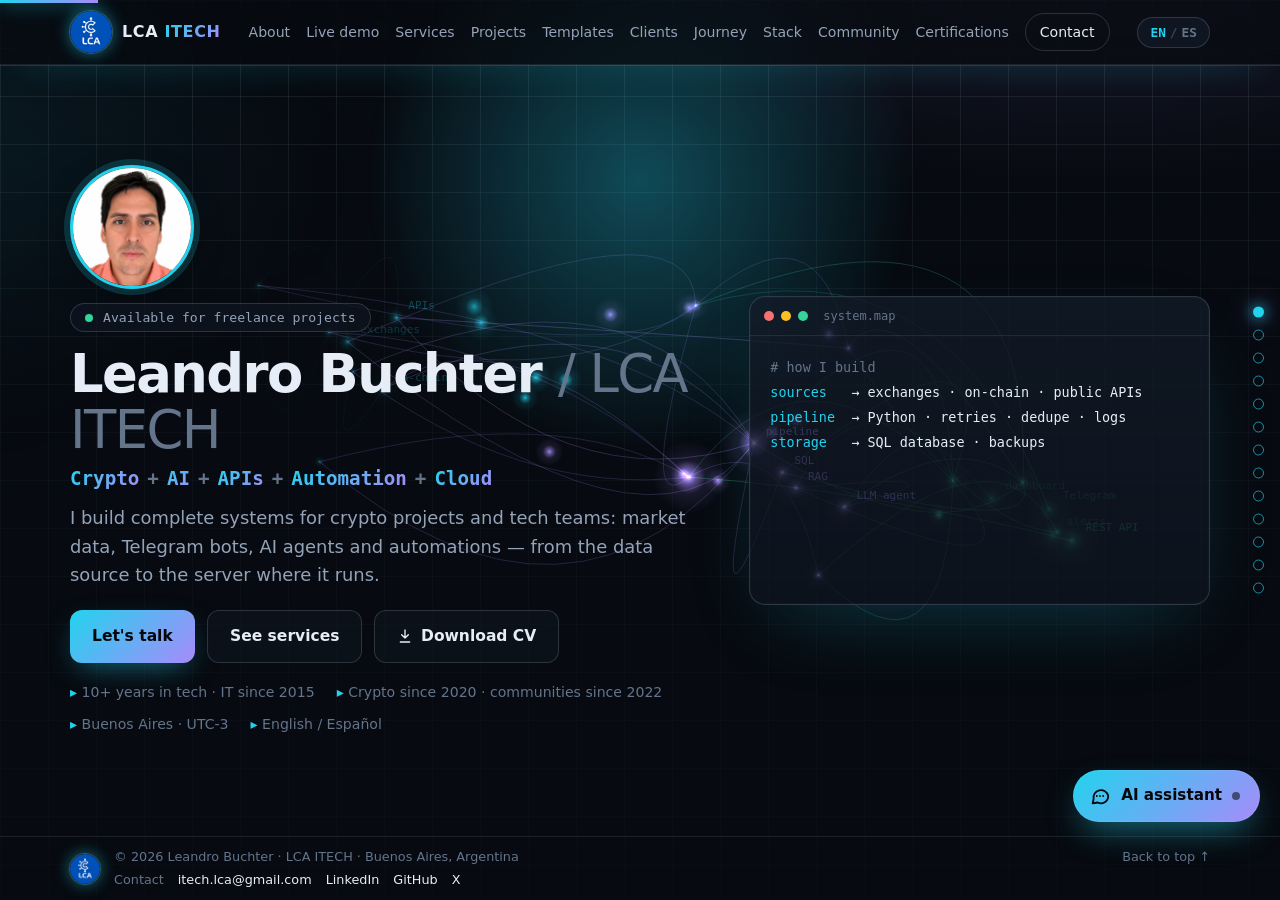
==== commit d84e2475: "Armador de proyectos: asistente de 4 pasos (qué querés, módulos con demo, plataforma y cerebro, resu" ====
--- a/index.html
+++ b/index.html
@@ -553,66 +553,58 @@
     <section class="section" id="builder">
       <div class="container">
         <header class="section__head reveal">
-          <p class="kicker">S1 · S2 · S3 · <span lang="en">Bot builder</span><span lang="es">Configurador</span></p>
-          <h2><span lang="en">Build your bot, module by module</span><span lang="es">Armá tu bot por módulos</span></h2>
+          <p class="kicker"><span lang="en">Project builder · 4 steps</span><span lang="es">Armador de proyectos · 4 pasos</span></p>
+          <h2><span lang="en">Build your project step by step</span><span lang="es">Armá tu proyecto paso a paso</span></h2>
           <p class="section__sub">
-            <span lang="en">Turn modules on and off and watch what the bot does in a Telegram group. The price updates with the combo discount.</span>
-            <span lang="es">Prendé y apagá módulos y mirá qué hace el bot en un grupo de Telegram. El precio se actualiza con el descuento por combo.</span>
+            <span lang="en">Pick what you need, turn modules on and watch them work in a demo, choose platform and intelligence, and send me the request already filled in.</span>
+            <span lang="es">Elegí qué necesitás, prendé módulos y miralos funcionar en una demo, elegí plataforma e inteligencia, y mandame el pedido ya armado.</span>
           </p>
         </header>
-        <div class="bld reveal" id="bld">
-          <div class="bld__mods" role="group" aria-labelledby="bldModsTitle">
-            <p class="bld__title" id="bldModsTitle"><span lang="en">Modules</span><span lang="es">Módulos</span></p>
-            <label class="bld__mod" data-mod="s1">
-              <input class="bld__chk" type="checkbox" role="switch" value="s1" checked>
-              <span class="bld__ico" aria-hidden="true">?</span>
-              <span class="bld__info">
-                <span class="bld__name">S1 · <span lang="en">FAQ bot</span><span lang="es">Preguntas frecuentes</span></span>
-                <span class="bld__desc"><span lang="en">Answers how to buy, links, rules</span><span lang="es">Responde cómo comprar, links, reglas</span></span>
-                <span class="bld__px">USD 100–150 · 3–5 <span lang="en">days</span><span lang="es">días</span></span>
-              </span>
-              <span class="bld__sw" aria-hidden="true"></span>
-            </label>
-            <label class="bld__mod" data-mod="s2">
-              <input class="bld__chk" type="checkbox" role="switch" value="s2">
-              <span class="bld__ico" aria-hidden="true">₿</span>
-              <span class="bld__info">
-                <span class="bld__name">S2 · <span lang="en">Price alerts</span><span lang="es">Alertas de precio</span></span>
-                <span class="bld__desc"><span lang="en">Crypto alerts at your levels</span><span lang="es">Alertas cripto en tus niveles</span></span>
-                <span class="bld__px">USD 100–150 · 2–4 <span lang="en">days</span><span lang="es">días</span></span>
-              </span>
-              <span class="bld__sw" aria-hidden="true"></span>
-            </label>
-            <label class="bld__mod" data-mod="s3">
-              <input class="bld__chk" type="checkbox" role="switch" value="s3">
-              <span class="bld__ico" aria-hidden="true">⛨</span>
-              <span class="bld__info">
-                <span class="bld__name">S3 · <span lang="en">Moderation</span><span lang="es">Moderación</span></span>
-                <span class="bld__desc"><span lang="en">Deletes spam and seed-phrase scams</span><span lang="es">Borra spam y estafas de seed phrase</span></span>
-                <span class="bld__px">USD 120–180 · 4–6 <span lang="en">days</span><span lang="es">días</span></span>
-              </span>
-              <span class="bld__sw" aria-hidden="true"></span>
-            </label>
+        <p class="arm__nojs"><span lang="en">The builder needs JavaScript. You can see every package in <a href="#services">Services</a> or write to me from <a href="#contact">Contact</a>.</span><span lang="es">El armador necesita JavaScript. Podés ver todos los paquetes en <a href="#services">Servicios</a> o escribirme desde <a href="#contact">Contacto</a>.</span></p>
+        <div class="arm reveal" id="arm" hidden>
+          <ol class="arm__prog" id="armProg">
+            <li><button type="button" class="arm__pstep" data-go="0"><b>1</b><span lang="en">What you want</span><span lang="es">Qué querés</span></button></li>
+            <li><button type="button" class="arm__pstep" data-go="1"><b>2</b><span lang="en">Modules</span><span lang="es">Módulos</span></button></li>
+            <li><button type="button" class="arm__pstep" data-go="2"><b>3</b><span lang="en">Platform &amp; brain</span><span lang="es">Plataforma y cerebro</span></button></li>
+            <li><button type="button" class="arm__pstep" data-go="3"><b>4</b><span lang="en">Summary</span><span lang="es">Resumen</span></button></li>
+          </ol>
+          <div class="arm__bar" aria-hidden="true"><i id="armBar"></i></div>
+
+          <div class="arm__steps">
+            <div class="arm__step" data-step="0" role="group" aria-labelledby="armT0">
+              <h3 class="arm__title" id="armT0"><span lang="en">1 · Choose what you want</span><span lang="es">1 · Elegí qué querés</span></h3>
+              <div class="arm__cats" id="armCats"></div>
+            </div>
+            <div class="arm__step" data-step="1" role="group" aria-labelledby="armT1" hidden>
+              <h3 class="arm__title" id="armT1"><span lang="en">2 · Build it with modules</span><span lang="es">2 · Armalo por módulos</span></h3>
+              <p class="arm__help"><span lang="en">Turn modules on (or drag them onto the preview) and watch each one work.</span><span lang="es">Prendé módulos (o arrastralos a la vista previa) y mirá cómo funciona cada uno.</span></p>
+              <div class="arm__mods-wrap">
+                <div class="arm__mods" id="armMods"></div>
+                <div class="arm__preview" id="armDrop">
+                  <div class="arm__pv" id="armPv"></div>
+                  <p class="bld__note"><span lang="en">Demo simulation: fictional chat, users and data.</span><span lang="es">Simulación de demo: chat, usuarios y datos ficticios.</span></p>
+                </div>
+              </div>
+            </div>
+            <div class="arm__step" data-step="2" role="group" aria-labelledby="armT2" hidden>
+              <h3 class="arm__title" id="armT2"><span lang="en">3 · Platform and brain</span><span lang="es">3 · Plataforma y cerebro</span></h3>
+              <p class="arm__sub"><span lang="en">Where it runs (you can pick more than one)</span><span lang="es">Dónde funciona (podés elegir más de una)</span></p>
+              <div class="arm__chips" id="armPlat"></div>
+              <p class="arm__sub"><span lang="en">Intelligence level</span><span lang="es">Nivel de inteligencia</span></p>
+              <div class="arm__brains" id="armBrain"></div>
+            </div>
+            <div class="arm__step" data-step="3" role="group" aria-labelledby="armT3" hidden>
+              <h3 class="arm__title" id="armT3"><span lang="en">4 · Summary and request</span><span lang="es">4 · Resumen y pedido</span></h3>
+              <div class="arm__sum" id="armSum"></div>
+            </div>
           </div>
-          <div class="bld__phone">
-            <div class="phone">
-              <div class="phone__bar">
-                <span class="phone__ava" aria-hidden="true">LCA</span>
-                <span class="phone__who"><b>LCA Demo Community</b><small><span lang="en">group · bot online</span><span lang="es">grupo · bot online</span></small></span>
-                <span class="live__tag">DEMO</span>
-              </div>
-              <ol class="phone__chat" id="bldChat" aria-live="polite" aria-label="Demo chat"></ol>
-              <div class="phone__input" aria-hidden="true"><span lang="en">Message</span><span lang="es">Mensaje</span><i></i></div>
-            </div>
-            <p class="bld__note"><span lang="en">Demo simulation: fictional chat, users and messages.</span><span lang="es">Simulación de demo: chat, usuarios y mensajes ficticios.</span></p>
+
+          <div class="arm__nav">
+            <button type="button" class="btn btn--ghost btn--sm" id="armBack"><span lang="en">← Back</span><span lang="es">← Atrás</span></button>
+            <button type="button" class="arm__reset" id="armReset"><span lang="en">Start over</span><span lang="es">Empezar de nuevo</span></button>
+            <button type="button" class="btn btn--primary btn--sm" id="armNext"><span lang="en">Next →</span><span lang="es">Siguiente →</span></button>
           </div>
-          <div class="bld__total">
-            <p class="bld__title"><span lang="en">Estimated price</span><span lang="es">Precio estimado</span></p>
-            <p class="bld__sum"><s class="bld__old" id="bldOld"></s> <b class="bld__price" id="bldPrice">USD 100–150</b></p>
-            <p class="bld__save" id="bldSave" aria-live="polite"></p>
-            <p class="bld__hint"><span lang="en">2 modules −15% · all 3 = Community Pack (~25% off). Fixed price, agreed in writing.</span><span lang="es">2 módulos −15% · los 3 = Pack Comunidad (~25% menos). Precio cerrado, acordado por escrito.</span></p>
-            <a class="btn btn--primary bld__order" href="#contact" id="bldOrder"><span lang="en">Order this bot</span><span lang="es">Pedir este bot</span></a>
-          </div>
+          <p class="arm__live" id="armLive" aria-live="polite"></p>
         </div>
       </div>
     </section>
@@ -1078,7 +1070,7 @@
               <div class="cf__f"><label for="cfCompany"><span lang="en">Company / project</span><span lang="es">Empresa / proyecto</span> <b aria-hidden="true">*</b></label><input id="cfCompany" name="company" type="text" required maxlength="160"><small class="cf__err" id="cfCompanyErr"></small></div>
               <div class="cf__f"><label for="cfLink"><span lang="en">Link (web, X or LinkedIn)</span><span lang="es">Link (web, X o LinkedIn)</span> <b aria-hidden="true">*</b></label><input id="cfLink" name="link" type="text" required inputmode="url" maxlength="300" placeholder="https://"><small class="cf__err" id="cfLinkErr"></small></div>
               <div class="cf__f cf__f--full"><label for="cfNeed"><span lang="en">What do you need?</span><span lang="es">¿Qué necesitás?</span> <b aria-hidden="true">*</b></label><textarea id="cfNeed" name="need" rows="3" required minlength="20" maxlength="3000"></textarea><small class="cf__err" id="cfNeedErr"></small></div>
-              <div class="cf__f"><label for="cfPkg"><span lang="en">Package of interest</span><span lang="es">Paquete de interés</span></label><select id="cfPkg" name="package"><option value="" data-en="— select —" data-es="— elegí —">— select —</option><option value="P0 Starter (USD 250)" data-en="P0 · Starter (USD 250)" data-es="P0 · Starter (USD 250)">P0 · Starter (USD 250)</option><option value="S1 Telegram FAQ bot" data-en="S1 · Telegram FAQ bot (USD 100–150)" data-es="S1 · Bot de preguntas frecuentes (USD 100–150)">S1 · Telegram FAQ bot (USD 100–150)</option><option value="S2 Price alert bot" data-en="S2 · Price alert bot (USD 100–150)" data-es="S2 · Bot de alertas de precio (USD 100–150)">S2 · Price alert bot (USD 100–150)</option><option value="S3 Moderation bot" data-en="S3 · Moderation bot (USD 120–180)" data-es="S3 · Bot de moderación (USD 120–180)">S3 · Moderation bot (USD 120–180)</option><option value="Combo 2 modules (S1-S3, -15%)" data-en="Combo · 2 modules (−15%)" data-es="Combo · 2 módulos (−15%)">Combo · 2 modules (−15%)</option><option value="Pack Comunidad S1+S2+S3 (USD 250-350)" data-en="Community Pack · S1 + S2 + S3 (USD 250–350)" data-es="Pack Comunidad · S1 + S2 + S3 (USD 250–350)">Community Pack · S1 + S2 + S3 (USD 250–350)</option><option value="P1 Community Alert Bot" data-en="P1 · Community Alert Bot" data-es="P1 · Community Alert Bot">P1 · Community Alert Bot</option><option value="P2 Market Data API + Dashboard" data-en="P2 · Market Data API + Dashboard" data-es="P2 · Market Data API + Dashboard">P2 · Market Data API + Dashboard</option><option value="P3 Onboarding & Referral" data-en="P3 · Onboarding &amp; Referral" data-es="P3 · Onboarding y referidos">P3 · Onboarding &amp; Referral</option><option value="P4 AI Support Agent" data-en="P4 · AI Support Agent" data-es="P4 · Agente de soporte con IA">P4 · AI Support Agent</option><option value="P5 Part-time partner" data-en="P5 · Part-time technical partner" data-es="P5 · Partner técnico part-time">P5 · Part-time technical partner</option><option value="P6 AI automation consulting" data-en="P6 · AI automation consulting" data-es="P6 · Consultoría en automatización IA">P6 · AI automation consulting</option><option value="P7 AI assistant & model strategy" data-en="P7 · AI assistant &amp; model strategy" data-es="P7 · Asistente IA y estrategia de modelos">P7 · AI assistant &amp; model strategy</option><option value="P8 interest (in development)" data-en="P8 · Interested (in development)" data-es="P8 · Me interesa (en desarrollo)">P8 · Interested (in development)</option><option value="Not sure" data-en="Not sure" data-es="No estoy seguro">Not sure</option></select></div>
+              <div class="cf__f"><label for="cfPkg"><span lang="en">Package of interest</span><span lang="es">Paquete de interés</span></label><select id="cfPkg" name="package"><option value="" data-en="— select —" data-es="— elegí —">— select —</option><option value="P0 Starter (USD 250)" data-en="P0 · Starter (USD 250)" data-es="P0 · Starter (USD 250)">P0 · Starter (USD 250)</option><option value="S1 Telegram FAQ bot" data-en="S1 · Telegram FAQ bot (USD 100–150)" data-es="S1 · Bot de preguntas frecuentes (USD 100–150)">S1 · Telegram FAQ bot (USD 100–150)</option><option value="S2 Price alert bot" data-en="S2 · Price alert bot (USD 100–150)" data-es="S2 · Bot de alertas de precio (USD 100–150)">S2 · Price alert bot (USD 100–150)</option><option value="S3 Moderation bot" data-en="S3 · Moderation bot (USD 120–180)" data-es="S3 · Bot de moderación (USD 120–180)">S3 · Moderation bot (USD 120–180)</option><option value="Combo 2 modules (S1-S3, -15%)" data-en="Combo · 2 modules (−15%)" data-es="Combo · 2 módulos (−15%)">Combo · 2 modules (−15%)</option><option value="Pack Comunidad S1+S2+S3 (USD 250-350)" data-en="Community Pack · S1 + S2 + S3 (USD 250–350)" data-es="Pack Comunidad · S1 + S2 + S3 (USD 250–350)">Community Pack · S1 + S2 + S3 (USD 250–350)</option><option value="P1 Community Alert Bot" data-en="P1 · Community Alert Bot" data-es="P1 · Community Alert Bot">P1 · Community Alert Bot</option><option value="P2 Market Data API + Dashboard" data-en="P2 · Market Data API + Dashboard" data-es="P2 · Market Data API + Dashboard">P2 · Market Data API + Dashboard</option><option value="P3 Onboarding & Referral" data-en="P3 · Onboarding &amp; Referral" data-es="P3 · Onboarding y referidos">P3 · Onboarding &amp; Referral</option><option value="P4 AI Support Agent" data-en="P4 · AI Support Agent" data-es="P4 · Agente de soporte con IA">P4 · AI Support Agent</option><option value="P5 Part-time partner" data-en="P5 · Part-time technical partner" data-es="P5 · Partner técnico part-time">P5 · Part-time technical partner</option><option value="P6 AI automation consulting" data-en="P6 · AI automation consulting" data-es="P6 · Consultoría en automatización IA">P6 · AI automation consulting</option><option value="P7 AI assistant & model strategy" data-en="P7 · AI assistant &amp; model strategy" data-es="P7 · Asistente IA y estrategia de modelos">P7 · AI assistant &amp; model strategy</option><option value="P8 interest (in development)" data-en="P8 · Interested (in development)" data-es="P8 · Me interesa (en desarrollo)">P8 · Interested (in development)</option><option value="Custom project (project builder)" data-en="Custom project (project builder)" data-es="Proyecto a medida (armador)">Custom project (project builder)</option><option value="Not sure" data-en="Not sure" data-es="No estoy seguro">Not sure</option></select></div>
               <div class="cf__f"><label for="cfBudget"><span lang="en">Approximate budget</span><span lang="es">Presupuesto aproximado</span></label><select id="cfBudget" name="budget"><option value="" data-en="— select —" data-es="— elegí —">— select —</option><option value="<500 USD" data-en="&lt; USD 500" data-es="&lt; USD 500">&lt; USD 500</option><option value="500-1500 USD" data-en="USD 500–1,500" data-es="USD 500–1.500">USD 500–1,500</option><option value="1500-3000 USD" data-en="USD 1,500–3,000" data-es="USD 1.500–3.000">USD 1,500–3,000</option><option value="3000+ USD" data-en="USD 3,000+" data-es="USD 3.000+">USD 3,000+</option><option value="Not sure" data-en="Not sure" data-es="No estoy seguro">Not sure</option></select></div>
               <div class="cf__f"><label for="cfTime"><span lang="en">Timeline</span><span lang="es">Plazo</span></label><select id="cfTime" name="timeline"><option value="" data-en="— select —" data-es="— elegí —">— select —</option><option value="ASAP (<2 weeks)" data-en="ASAP (&lt; 2 weeks)" data-es="Urgente (&lt; 2 semanas)">ASAP (&lt; 2 weeks)</option><option value="Within 1 month" data-en="Within 1 month" data-es="En 1 mes">Within 1 month</option><option value="1-3 months" data-en="1–3 months" data-es="1–3 meses">1–3 months</option><option value="Just exploring" data-en="Just exploring" data-es="Solo explorando">Just exploring</option></select></div>
               <div class="cf__f"><label for="cfLang"><span lang="en">Preferred language</span><span lang="es">Idioma preferido</span></label><select id="cfLang" name="preferred_language"><option value="Español">Español</option><option value="English">English</option><option value="Português">Português</option></select></div>
@@ -1132,6 +1124,6 @@
   <script src="assets/fx.js" defer></script>
   <script src="assets/live.js" defer></script>
   <script src="assets/contact.js" defer></script>
-  <script src="assets/builder.js" defer></script>
+  <script src="assets/armador.js" defer></script>
 </body>
 </html>
--- a/styles.css
+++ b/styles.css
@@ -594,12 +594,108 @@
 .combo__txt{color:var(--mut);font-size:.92rem;flex:1 1 320px}
 .combo__txt b{color:var(--txt)}
 
-/* --- configurador modular (#builder, assets/builder.js) --- */
-.bld{display:grid;grid-template-columns:minmax(0,1.1fr) minmax(0,1fr);grid-template-areas:"mods phone" "total phone";gap:18px 28px;align-items:start}
-.bld__mods{grid-area:mods;display:flex;flex-direction:column;gap:10px}
-.bld__phone{grid-area:phone;justify-self:center;width:100%;max-width:360px}
-.bld__total{grid-area:total;background:linear-gradient(180deg,var(--card2),var(--card));border:1px solid var(--line);border-radius:var(--r);padding:18px 20px}
-.bld__title{font:600 .74rem var(--mono);letter-spacing:.08em;text-transform:uppercase;color:var(--dim);margin-bottom:2px}
+/* --- armador de proyectos (#builder, assets/armador.js) --- */
+.arm__nojs{color:var(--mut)}
+.js .arm__nojs{display:none}
+.arm{background:linear-gradient(180deg,rgba(18,27,40,.7),rgba(15,22,33,.55));border:1px solid var(--line);border-radius:calc(var(--r) + 4px);padding:20px 22px 16px;backdrop-filter:blur(6px)}
+.arm[hidden],.arm__step[hidden]{display:none!important}
+.arm__prog{list-style:none;display:grid;grid-template-columns:repeat(4,1fr);gap:8px}
+.arm__pstep{width:100%;display:flex;align-items:center;gap:8px;padding:6px 4px;background:none;border:0;color:var(--dim);font:600 .82rem var(--sans);cursor:pointer;text-align:left}
+.arm__pstep b{flex:none;width:26px;height:26px;border-radius:50%;display:grid;place-items:center;font:700 .78rem var(--mono);border:1px solid var(--line2);transition:background .3s,color .3s,border-color .3s,transform .3s}
+.arm__pstep:disabled{cursor:not-allowed;opacity:.5}
+.arm__pstep.is-done{color:var(--mut)}
+.arm__pstep.is-done b{border-color:rgba(52,211,153,.5);color:var(--ok)}
+.arm__pstep.is-on{color:var(--txt)}
+.arm__pstep.is-on b{background:var(--grad);color:#05070b;border-color:transparent;transform:scale(1.08)}
+.arm__bar{height:4px;border-radius:999px;background:rgba(148,163,184,.15);margin:8px 0 18px;overflow:hidden}
+.arm__bar i{display:block;height:100%;width:25%;background:var(--grad);border-radius:inherit;transition:width .5s cubic-bezier(.2,.8,.2,1)}
+.arm__title{font-size:1.15rem;margin-bottom:12px}
+.arm__help,.arm__sub{color:var(--mut);font-size:.9rem;margin:-4px 0 12px}
+.arm__sub{margin:16px 0 10px;font:600 .74rem var(--mono);letter-spacing:.08em;text-transform:uppercase;color:var(--dim)}
+.arm__step.is-in{animation:armIn .45s cubic-bezier(.2,.8,.2,1)}
+.arm__step.is-back{animation:armBack .45s cubic-bezier(.2,.8,.2,1)}
+@keyframes armIn{from{opacity:0;transform:translateX(26px)}}
+@keyframes armBack{from{opacity:0;transform:translateX(-26px)}}
+/* paso 1 */
+.arm__cats{display:grid;grid-template-columns:repeat(4,1fr);gap:14px}
+.arm__cat{position:relative;display:flex;flex-direction:column;gap:6px;min-height:210px;padding:20px 18px;border:1px solid var(--line);border-radius:var(--r);background:linear-gradient(180deg,var(--card2),var(--card));cursor:pointer;transition:transform .3s cubic-bezier(.2,.8,.2,1),border-color .3s,box-shadow .3s;animation:armPop .5s calc(var(--i,0) * 80ms) both cubic-bezier(.2,.8,.2,1)}
+@keyframes armPop{from{opacity:0;transform:translateY(16px) scale(.97)}}
+.arm__cat:hover{transform:translateY(-4px);border-color:rgba(34,211,238,.45);box-shadow:0 18px 44px -26px rgba(34,211,238,.6)}
+.arm__cat.is-on{border-color:var(--acc);box-shadow:0 0 0 1px var(--acc),0 18px 44px -24px rgba(34,211,238,.75)}
+.arm__cat input,.arm__chip input,.arm__brain input{position:absolute;opacity:0;width:1px;height:1px;pointer-events:none}
+.arm__cat:has(input:focus-visible),.arm__chip:has(input:focus-visible),.arm__brain:has(input:focus-visible){outline:2px solid var(--acc);outline-offset:3px}
+.arm__cico{font-size:2rem;line-height:1;width:56px;height:56px;display:grid;place-items:center;border-radius:14px;background:rgba(34,211,238,.08);border:1px solid rgba(34,211,238,.25);margin-bottom:6px;transition:transform .4s cubic-bezier(.3,1.6,.5,1)}
+.arm__cat:hover .arm__cico,.arm__cat.is-on .arm__cico{transform:scale(1.1) rotate(-4deg)}
+.arm__cname{font-weight:700;font-size:1.05rem;color:var(--txt)}
+.arm__cdesc{font-size:.86rem;color:var(--mut)}
+.arm__cpk{margin-top:auto;font:600 .72rem var(--mono);color:var(--dim)}
+/* paso 2 */
+.arm__mods-wrap{display:grid;grid-template-columns:minmax(0,1.1fr) minmax(0,1fr);gap:18px 28px;align-items:start}
+.arm__mods{display:flex;flex-direction:column;gap:10px}
+.bld__mod.is-drag{opacity:.5}
+.arm__preview{justify-self:center;width:100%;max-width:380px;border-radius:38px;transition:box-shadow .25s}
+.arm__preview.is-over{box-shadow:0 0 0 3px var(--acc)}
+.scr{border-radius:14px;overflow:hidden;border:1px solid var(--line2);background:#0b1119;box-shadow:0 30px 70px -30px rgba(34,211,238,.35)}
+.scr__bar{display:flex;align-items:center;gap:6px;padding:10px 12px;background:#121b28;border-bottom:1px solid var(--line)}
+.scr__bar>i{width:10px;height:10px;border-radius:50%;background:#f87171}.scr__bar>i:nth-child(2){background:#fbbf24}.scr__bar>i:nth-child(3){background:#34d399}
+.scr__ttl{flex:1;margin-left:8px;font:600 .8rem var(--mono);color:var(--mut)}
+.scr__body{list-style:none;height:404px;overflow-y:auto;padding:12px;display:flex;flex-direction:column;gap:10px;scrollbar-width:thin;background:radial-gradient(circle at 80% 0,rgba(167,139,250,.08),transparent 45%)}
+.scard{border:1px solid var(--line);border-radius:12px;padding:10px 12px;background:linear-gradient(180deg,var(--card2),var(--card));transition:opacity .3s,transform .35s cubic-bezier(.2,.9,.3,1.2)}
+.scard.is-new{opacity:0;transform:translateY(12px) scale(.97)}
+.scard.is-gone{opacity:0;transform:translateX(-14px)}
+.scard__h{display:flex;align-items:center;gap:8px;font-size:.88rem;color:var(--txt);margin-bottom:4px}
+.scard__ico{width:26px;height:26px;display:grid;place-items:center;border-radius:8px;background:rgba(34,211,238,.1);color:var(--acc);font-size:.85rem}
+.scard__row{font:.78rem var(--mono);color:var(--mut);padding:3px 0;animation:armRow .4s var(--d,0s) both ease}
+.scard--sheet .scard__row{border-top:1px solid var(--line)}
+.scard--alert{border-color:rgba(251,191,36,.45)}
+.scard--dev{border-style:dashed;border-color:rgba(167,139,250,.5)}
+.scard--chat .scard__row:nth-child(2){color:var(--txt)}
+@keyframes armRow{from{opacity:0;transform:translateX(-8px)}}
+.scard__tiles{display:grid;grid-template-columns:repeat(3,1fr);gap:6px;margin:4px 0}
+.scard__tile{display:flex;flex-direction:column;padding:6px 8px;border-radius:8px;background:rgba(34,211,238,.06);border:1px solid rgba(34,211,238,.18);animation:armRow .4s var(--d,0s) both ease;min-width:0}
+.scard__tile b{font:700 .74rem var(--mono);color:var(--acc)}
+.scard__tile span{font:600 .76rem var(--mono);color:var(--txt);overflow:hidden;text-overflow:ellipsis;white-space:nowrap}
+.scard__prog{display:block;height:5px;border-radius:999px;background:rgba(148,163,184,.15);overflow:hidden;margin:4px 0}
+.scard__prog i{display:block;height:100%;width:100%;background:var(--grad);animation:armFill 1.4s ease both;transform-origin:left}
+@keyframes armFill{from{transform:scaleX(0)}}
+.is-static,.is-static *{animation:none!important}
+.msg__btns{display:flex;flex-wrap:wrap;gap:4px;margin:6px 0 2px}
+.msg__btns span{font-size:.72rem;padding:3px 8px;border-radius:8px;background:rgba(106,179,243,.14);color:#9ccdf7;border:1px solid rgba(106,179,243,.25)}
+/* paso 3 */
+.arm__chips{display:grid;grid-template-columns:repeat(4,1fr);gap:10px}
+.arm__chip,.arm__brain{position:relative;display:flex;flex-direction:column;gap:4px;padding:14px 16px;border:1px solid var(--line);border-radius:14px;background:linear-gradient(180deg,var(--card2),var(--card));cursor:pointer;transition:border-color .25s,box-shadow .25s,transform .2s}
+.arm__chip:hover,.arm__brain:hover{transform:translateY(-2px);border-color:var(--line2)}
+.arm__chip.is-on,.arm__brain.is-on{border-color:var(--acc);box-shadow:0 12px 36px -22px rgba(34,211,238,.7)}
+.arm__chip b,.arm__brain b{color:var(--txt)}
+.arm__chip small,.arm__brain small{font:600 .72rem var(--mono)}
+.is-incl{color:var(--ok)}.is-quote{color:var(--acc2)}
+.arm__brains{display:grid;grid-template-columns:repeat(3,1fr);gap:10px}
+.arm__bdesc{font-size:.84rem;color:var(--mut)}
+.arm__meter{display:flex;gap:4px;margin-bottom:4px}
+.arm__meter i{width:22px;height:6px;border-radius:999px;background:rgba(148,163,184,.2);transition:background .3s}
+.arm__brain:nth-child(1) .arm__meter i:nth-child(-n+1),.arm__brain:nth-child(2) .arm__meter i:nth-child(-n+2),.arm__brain:nth-child(3) .arm__meter i{background:var(--acc2)}
+.arm__brain.is-on .arm__meter i:nth-child(-n+1){background:var(--acc)}
+.arm__brain.is-on:nth-child(2) .arm__meter i:nth-child(-n+2),.arm__brain.is-on:nth-child(3) .arm__meter i{background:var(--acc)}
+/* paso 4 */
+.arm__sumgrid{display:grid;grid-template-columns:minmax(0,1.3fr) minmax(0,1fr);gap:18px 24px;align-items:start}
+.arm__sumlist{display:flex;flex-direction:column;border:1px solid var(--line);border-radius:var(--r);overflow:hidden}
+.arm__row{display:grid;grid-template-columns:120px 1fr auto;gap:10px;align-items:center;padding:10px 14px;border-top:1px solid var(--line);font-size:.88rem;animation:armRow .4s both ease}
+.arm__row:first-child{border-top:0}
+.arm__k{font:600 .72rem var(--mono);text-transform:uppercase;letter-spacing:.06em;color:var(--dim)}
+.arm__v{color:var(--txt)}
+.arm__row.is-quote .arm__v{color:var(--mut)}
+.arm__edit{background:none;border:0;color:var(--acc);font:600 .76rem var(--mono);cursor:pointer;text-decoration:underline}
+.arm__total{background:linear-gradient(180deg,var(--card2),var(--card));border:1px solid rgba(34,211,238,.35);border-radius:var(--r);padding:18px 20px;box-shadow:0 20px 60px -30px rgba(34,211,238,.45)}
+.arm__days{font:600 .86rem var(--mono);color:var(--mut);margin-top:6px}
+.arm__adv{margin-top:10px;padding:8px 10px;border-radius:10px;background:rgba(251,191,36,.08);border:1px solid rgba(251,191,36,.3);color:var(--txt);font-size:.84rem}
+.arm__order{width:100%}
+/* navegación */
+.arm__nav{display:flex;align-items:center;gap:12px;margin-top:18px;padding-top:14px;border-top:1px solid var(--line)}
+.arm__nav [hidden]{display:none}
+.arm__nav #armNext{margin-left:auto}
+.arm__nav #armNext:disabled{opacity:.45;cursor:not-allowed;transform:none;box-shadow:none}
+.arm__reset{white-space:nowrap;background:none;border:0;color:var(--dim);font:.78rem var(--mono);cursor:pointer;text-decoration:underline}
+.arm__live{position:absolute;width:1px;height:1px;overflow:hidden;clip:rect(0 0 0 0)}
 .bld__mod{position:relative;display:flex;align-items:center;gap:14px;padding:14px 16px;border:1px solid var(--line);border-radius:14px;background:linear-gradient(180deg,var(--card2),var(--card));cursor:pointer;transition:border-color .25s,box-shadow .25s,transform .2s}
 .bld__mod:hover{border-color:var(--line2);transform:translateY(-1px)}
 .bld__mod.is-on{border-color:rgba(34,211,238,.55);box-shadow:0 12px 36px -22px rgba(34,211,238,.7)}
@@ -611,6 +707,7 @@
 .bld__name{font-weight:700;color:var(--txt)}
 .bld__desc{font-size:.86rem;color:var(--mut)}
 .bld__px{font:500 .76rem var(--mono);color:var(--dim)}
+.bld__px.is-quote{color:var(--acc2)}
 .bld__sw{flex:none;position:relative;width:50px;height:28px;border-radius:999px;background:rgba(148,163,184,.22);border:1px solid var(--line2);transition:background .3s,border-color .3s}
 .bld__sw::after{content:"";position:absolute;top:3px;left:3px;width:20px;height:20px;border-radius:50%;background:#cbd5e1;box-shadow:0 2px 6px rgba(0,0,0,.4);transition:transform .35s cubic-bezier(.3,1.5,.5,1),background .3s}
 .bld__mod.is-on .bld__sw{background:var(--grad);border-color:transparent}
@@ -623,8 +720,7 @@
 .bld__old:empty{display:none}
 .bld__save{min-height:1.4em;font:600 .82rem var(--mono);color:var(--dim)}
 .bld__save.is-on{color:var(--ok)}
-.bld__hint{font-size:.8rem;color:var(--dim);margin:6px 0 14px}
-.bld__order.is-disabled{opacity:.45;cursor:not-allowed;pointer-events:none}
+.bld__hint{font-size:.78rem;color:var(--dim);margin:6px 0 14px}
 .bld__note{margin-top:8px;text-align:center;font-size:.74rem;color:var(--dim)}
 /* teléfono */
 .phone{position:relative;border-radius:34px;padding:12px 10px 10px;background:#05070b;border:1px solid var(--line2);box-shadow:0 30px 70px -30px rgba(34,211,238,.35),inset 0 0 0 4px #111827}
@@ -663,18 +759,21 @@
 @keyframes bldDot{0%,60%,100%{opacity:.3;transform:translateY(0)}30%{opacity:1;transform:translateY(-3px)}}
 .cf select.is-prefilled{animation:bldPre 1.6s ease}
 @keyframes bldPre{0%,40%{border-color:var(--acc);box-shadow:0 0 0 3px rgba(34,211,238,.25)}}
-html.deck #builder .section__head{margin-bottom:18px}
-@media (max-height:860px){html.deck #builder .section__sub{display:none}html.deck .phone__chat{height:300px}html.deck .bld__mod{padding:10px 14px}}
-@media (max-width:900px){
-  .bld{grid-template-columns:1fr;grid-template-areas:"mods" "phone" "total"}
-}
+html.deck #builder .section__head{margin-bottom:14px}
+@media (max-height:900px){html.deck #builder .section__sub{display:none}html.deck .phone__chat{height:300px}html.deck .scr__body{height:340px}html.deck .bld__mod{padding:10px 14px}html.deck .arm__cat{min-height:180px}}
+@media (max-width:1000px){.arm__cats{grid-template-columns:repeat(2,1fr)}.arm__chips{grid-template-columns:repeat(2,1fr)}}
+@media (max-width:900px){.arm__mods-wrap,.arm__sumgrid{grid-template-columns:1fr}}
+@media (max-width:640px){.arm__brains{grid-template-columns:1fr}.arm__pstep span{display:none}.arm__pstep{justify-content:center}.arm__row{grid-template-columns:1fr auto}.arm__k{grid-column:1/-1}}
 @media (max-width:520px){
+  .arm{padding:14px 12px 12px}
+  .arm__nav{gap:8px}.arm__nav .btn--sm{padding:9px 12px}
+  .arm__cats{gap:10px}.arm__cat{min-height:0;padding:14px}.arm__cico{width:44px;height:44px;font-size:1.5rem}
   .bld__mod{padding:12px;gap:10px}
   .bld__ico{width:34px;height:34px}
-  .phone__chat{height:330px}
-  .bld__price{font-size:1.45rem}
+  .phone__chat{height:330px}.scr__body{height:340px}
+  .bld__price{font-size:1.35rem}
 }
 @media (prefers-reduced-motion:reduce){
-  .bld__mod,.bld__sw,.bld__sw::after,.bld__ico,.msg{transition:none}
-  .bld__price.is-bump,.msg--spam.is-deleting,.dots i,.cf select.is-prefilled{animation:none}
-}
+  .bld__mod,.bld__sw,.bld__sw::after,.bld__ico,.msg,.scard,.arm__cat,.arm__cico,.arm__bar i,.arm__chip,.arm__brain{transition:none}
+  .arm__cat,.arm__step.is-in,.arm__step.is-back,.scard__row,.scard__tile,.scard__prog i,.arm__row,.bld__price.is-bump,.msg--spam.is-deleting,.dots i,.cf select.is-prefilled{animation:none}
+}
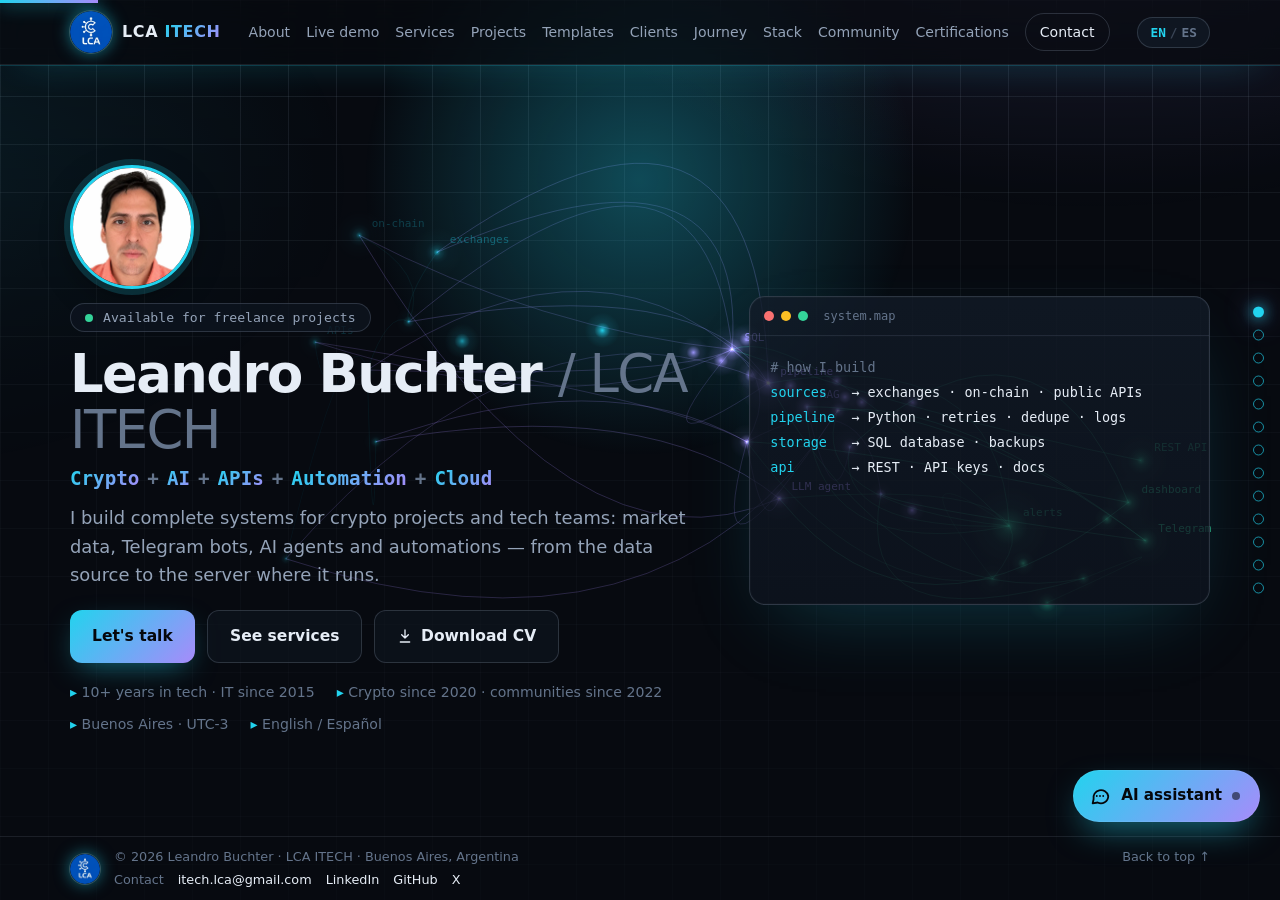
==== commit 5a0a6e58: "Demo en vivo inmersiva: aguja real del Fear & Greed con barrido, conteo de precios, sparklines anima" ====
--- a/index.html
+++ b/index.html
@@ -406,22 +406,23 @@
       </div>
     </section>
 
-    <section class="section" id="live">
+    <section class="section live-sec" id="live">
       <div class="container">
         <header class="section__head reveal">
           <p class="kicker"><span class="live-dot" aria-hidden="true"></span> <span lang="en">Live demo · P1 Community Alert Bot</span><span lang="es">Demo en vivo · P1 Community Alert Bot</span></p>
           <h2><span lang="en">A real system, running right now</span><span lang="es">Un sistema real, funcionando ahora</span></h2>
           <p class="section__sub"><span lang="en">Live market data and the kind of alerts the bot sends to your Telegram community.</span><span lang="es">Datos de mercado en vivo y el tipo de alertas que el bot envía a tu comunidad de Telegram.</span></p>
         </header>
+        <svg class="live__defs" width="0" height="0" aria-hidden="true" focusable="false"><defs><linearGradient id="liveUp" x1="0" y1="0" x2="0" y2="1"><stop offset="0" stop-color="#34d399" stop-opacity=".45"/><stop offset="1" stop-color="#34d399" stop-opacity="0"/></linearGradient><linearGradient id="liveDn" x1="0" y1="0" x2="0" y2="1"><stop offset="0" stop-color="#f87171" stop-opacity=".45"/><stop offset="1" stop-color="#f87171" stop-opacity="0"/></linearGradient></defs></svg>
         <div class="live" id="liveDemo">
           <div class="live__grid">
-            <article class="card live__coin" data-coin="bitcoin"><p class="live__sym">BTC <small>Bitcoin</small></p><p class="live__px">—</p><p class="live__meta"><span class="live__chg">—</span> <span class="live__ath">ATH —</span></p><svg class="live__spark" viewBox="0 0 100 30" preserveAspectRatio="none" role="img" aria-label="7d"><path d=""/></svg></article>
-            <article class="card live__coin" data-coin="ethereum"><p class="live__sym">ETH <small>Ethereum</small></p><p class="live__px">—</p><p class="live__meta"><span class="live__chg">—</span> <span class="live__ath">ATH —</span></p><svg class="live__spark" viewBox="0 0 100 30" preserveAspectRatio="none" role="img" aria-label="7d"><path d=""/></svg></article>
-            <article class="card live__coin" data-coin="solana"><p class="live__sym">SOL <small>Solana</small></p><p class="live__px">—</p><p class="live__meta"><span class="live__chg">—</span> <span class="live__ath">ATH —</span></p><svg class="live__spark" viewBox="0 0 100 30" preserveAspectRatio="none" role="img" aria-label="7d"><path d=""/></svg></article>
-            <article class="card live__fng"><p class="live__sym">Fear &amp; Greed</p><svg class="live__gauge" viewBox="0 0 100 56" role="img" aria-labelledby="liveFngTxt"><defs><linearGradient id="liveG"><stop offset="0" stop-color="#f87171"/><stop offset=".5" stop-color="#fbbf24"/><stop offset="1" stop-color="#34d399"/></linearGradient></defs><path d="M10 50a40 40 0 0 1 80 0" fill="none" stroke="url(#liveG)" stroke-width="8" stroke-linecap="round"/><line class="live__needle" x1="50" y1="50" x2="50" y2="16"/><circle cx="50" cy="50" r="4"/></svg><p class="live__fngv" id="liveFngTxt">—</p></article>
+            <article class="card live__coin" data-coin="bitcoin"><p class="live__sym">BTC <small>Bitcoin</small></p><p class="live__px">—</p><p class="live__meta"><span class="live__chg">—</span> <span class="live__ath">ATH —</span></p><svg class="live__spark" viewBox="0 0 100 30" preserveAspectRatio="none" role="img" aria-label="7d"><path class="live__area" d=""/><path class="live__line" d="" pathLength="1"/></svg></article>
+            <article class="card live__coin" data-coin="ethereum"><p class="live__sym">ETH <small>Ethereum</small></p><p class="live__px">—</p><p class="live__meta"><span class="live__chg">—</span> <span class="live__ath">ATH —</span></p><svg class="live__spark" viewBox="0 0 100 30" preserveAspectRatio="none" role="img" aria-label="7d"><path class="live__area" d=""/><path class="live__line" d="" pathLength="1"/></svg></article>
+            <article class="card live__coin" data-coin="solana"><p class="live__sym">SOL <small>Solana</small></p><p class="live__px">—</p><p class="live__meta"><span class="live__chg">—</span> <span class="live__ath">ATH —</span></p><svg class="live__spark" viewBox="0 0 100 30" preserveAspectRatio="none" role="img" aria-label="7d"><path class="live__area" d=""/><path class="live__line" d="" pathLength="1"/></svg></article>
+            <article class="card live__fng"><p class="live__sym">Fear &amp; Greed</p><svg class="live__gauge" viewBox="0 0 120 70" role="img" aria-labelledby="liveFngTxt"><defs><linearGradient id="liveG" gradientUnits="userSpaceOnUse" x1="14" y1="0" x2="106" y2="0"><stop offset="0" stop-color="#ef4444"/><stop offset=".28" stop-color="#f97316"/><stop offset=".5" stop-color="#fbbf24"/><stop offset=".72" stop-color="#a3e635"/><stop offset="1" stop-color="#34d399"/></linearGradient><filter id="liveGlow" x="-40%" y="-40%" width="180%" height="180%"><feGaussianBlur stdDeviation="2" result="b"/><feMerge><feMergeNode in="b"/><feMergeNode in="SourceGraphic"/></feMerge></filter></defs><path class="live__arcbg" d="M14 62a46 46 0 0 1 92 0"/><path class="live__arc" d="M14 62a46 46 0 0 1 92 0" filter="url(#liveGlow)"/><g class="live__ticks"><line x1="28.0" y1="62.0" x2="22.0" y2="62.0" class="is-major"/><line x1="25.9" y1="56.6" x2="22.5" y2="56.1"/><line x1="27.2" y1="51.3" x2="23.9" y2="50.3"/><line x1="29.3" y1="46.3" x2="26.1" y2="44.7"/><line x1="32.1" y1="41.7" x2="29.3" y2="39.7"/><line x1="37.4" y1="39.4" x2="33.1" y2="35.1" class="is-major"/><line x1="39.7" y1="34.1" x2="37.7" y2="31.3"/><line x1="44.3" y1="31.3" x2="42.7" y2="28.1"/><line x1="49.3" y1="29.2" x2="48.3" y2="25.9"/><line x1="54.6" y1="27.9" x2="54.1" y2="24.5"/><line x1="60.0" y1="30.0" x2="60.0" y2="24.0" class="is-major"/><line x1="65.4" y1="27.9" x2="65.9" y2="24.5"/><line x1="70.7" y1="29.2" x2="71.7" y2="25.9"/><line x1="75.7" y1="31.3" x2="77.3" y2="28.1"/><line x1="80.3" y1="34.1" x2="82.3" y2="31.3"/><line x1="82.6" y1="39.4" x2="86.9" y2="35.1" class="is-major"/><line x1="87.9" y1="41.7" x2="90.7" y2="39.7"/><line x1="90.7" y1="46.3" x2="93.9" y2="44.7"/><line x1="92.8" y1="51.3" x2="96.1" y2="50.3"/><line x1="94.1" y1="56.6" x2="97.5" y2="56.1"/><line x1="92.0" y1="62.0" x2="98.0" y2="62.0" class="is-major"/></g><g class="live__tlabels"><text x="34.0" y="64.0">0</text><text x="41.6" y="45.6">25</text><text x="60.0" y="38.0">50</text><text x="78.4" y="45.6">75</text><text x="86.0" y="64.0">100</text></g><g class="live__needle" transform="rotate(-90 60 62)" filter="url(#liveGlow)"><path d="M60 19 L62.6 60 L60 66 L57.4 60 Z"/><circle cx="60" cy="62" r="4.6"/><circle class="live__hub" cx="60" cy="62" r="1.8"/></g></svg><p class="live__fngv" id="liveFngTxt">—</p></article>
           </div>
           <div class="live__feed card" aria-label="Demo alert feed">
-            <p class="live__bot"><b>LCA Alert Bot</b> <span class="live__tag">DEMO</span> <small><span lang="en">simulated from live data</span><span lang="es">simulado con datos reales</span></small></p>
+            <p class="live__bot"><span class="live__ava" aria-hidden="true">🤖</span><b>LCA Alert Bot</b> <span class="live__tag">DEMO</span> <span class="live__onair"><span class="live-dot" aria-hidden="true"></span> <span lang="en">LIVE</span><span lang="es">EN VIVO</span></span> <small><span lang="en">simulated from live data</span><span lang="es">simulado con datos reales</span></small></p>
             <ol class="live__msgs" id="liveFeed" aria-live="polite"></ol>
           </div>
         </div>
@@ -430,7 +431,7 @@
           <div class="live__ctas">
             <a class="btn btn--primary" href="https://t.me/lcaitech_demo_bot" target="_blank" rel="noopener"><span lang="en">Try the full bot on Telegram</span><span lang="es">Probá el bot completo en Telegram</span></a>
             <img class="live__qr" src="assets/qr/demo-bot.svg" alt="QR https://t.me/lcaitech_demo_bot" title="Scan to open the demo bot" width="64" height="64" loading="lazy">
-            <a class="btn btn--ghost" href="#services"><span lang="en">Want this for your community? from USD 250/600</span><span lang="es">¿Lo querés para tu comunidad? desde USD 250/600</span></a>
+            <a class="btn btn--ghost" href="#builder"><span lang="en">Want this for your community? Build it from USD 100</span><span lang="es">¿Lo querés para tu comunidad? Armalo desde USD 100</span></a>
           </div>
           <p class="live__src"><span lang="en">Data: CoinGecko, Alternative.me · Demo only, not financial advice.</span><span lang="es">Datos: CoinGecko, Alternative.me · Solo demo, no es asesoramiento financiero.</span></p>
         </div>
--- a/styles.css
+++ b/styles.css
@@ -422,9 +422,7 @@
 .live__spark{width:100%;height:34px;margin-top:auto;fill:none;stroke-width:1.6;vector-effect:non-scaling-stroke}
 .live__spark path{vector-effect:non-scaling-stroke}
 .live__spark.up{stroke:var(--ok)}.live__spark.dn{stroke:#f87171}.live__spark{stroke:var(--acc2)}
-.live__gauge{width:120px;height:67px;margin:4px auto 0;display:block}
-.live__gauge circle{fill:var(--txt)}
-.live__needle{stroke:var(--txt);stroke-width:2.5;stroke-linecap:round;transform-origin:50px 50px;transition:transform .8s ease}
+.live__gauge{width:100%;max-width:190px;height:auto;margin:2px auto 0;display:block;overflow:visible}
 .live__fngv{text-align:center;font-family:var(--mono);color:var(--txt)!important}
 .live__fngv b{font-size:1.3rem;margin-right:6px}
 .live__feed{display:flex;flex-direction:column;min-height:312px;background:linear-gradient(180deg,rgba(23,33,43,.92),rgba(14,22,33,.92))!important}
@@ -443,7 +441,7 @@
 .live__src{width:100%;font-size:.72rem;color:var(--dim)}
 @media (max-width:1000px){.live{grid-template-columns:1fr}.live__feed{min-height:0}}
 @media (max-width:520px){.live__grid{gap:10px}.live .card{padding:12px}.live__px{font-size:1.1rem}.live__coin,.live__fng{min-height:132px}.live__ctas{margin-left:0}}
-@media (prefers-reduced-motion:reduce){.live-dot{animation:none}.live__needle{transition:none}}
+@media (prefers-reduced-motion:reduce){.live-dot{animation:none}}
 html.deck #live .section__head{margin-bottom:18px}
 @media (max-height:800px){html.deck #live .section__sub{display:none}html.deck #live h2{font-size:1.6rem}html.deck #live.section{padding:20px 0 24px}html.deck .live__coin,html.deck .live__fng{min-height:132px}html.deck .live__feed{min-height:280px}html.deck .live__msgs li{padding:5px 10px}}
 
@@ -777,3 +775,79 @@
   .bld__mod,.bld__sw,.bld__sw::after,.bld__ico,.msg,.scard,.arm__cat,.arm__cico,.arm__bar i,.arm__chip,.arm__brain{transition:none}
   .arm__cat,.arm__step.is-in,.arm__step.is-back,.scard__row,.scard__tile,.scard__prog i,.arm__row,.bld__price.is-bump,.msg--spam.is-deleting,.dots i,.cf select.is-prefilled{animation:none}
 }
+
+/* --- #live inmersivo (assets/live.js) --- */
+.live-sec{position:relative;isolation:isolate;overflow:hidden}
+.live-sec::before{content:"";position:absolute;inset:-2px;z-index:-1;pointer-events:none;
+  background:
+    radial-gradient(600px circle at var(--gx,70%) var(--gy,30%),rgba(34,211,238,.10),transparent 60%),
+    radial-gradient(500px circle at 10% 90%,rgba(167,139,250,.10),transparent 60%),
+    linear-gradient(rgba(148,163,184,.07) 1px,transparent 1px) 0 0/44px 44px,
+    linear-gradient(90deg,rgba(148,163,184,.07) 1px,transparent 1px) 0 0/44px 44px;
+  -webkit-mask-image:radial-gradient(ellipse 85% 75% at 50% 45%,#000 40%,transparent 100%);mask-image:radial-gradient(ellipse 85% 75% at 50% 45%,#000 40%,transparent 100%);
+  animation:liveGrid 18s linear infinite;animation-play-state:paused}
+.live-sec.is-visible::before{animation-play-state:running}
+@keyframes liveGrid{to{background-position:0 0,0 0,0 44px,44px 0}}
+.live-sec::after{content:"";position:absolute;left:0;right:0;top:-30%;height:30%;z-index:-1;pointer-events:none;background:linear-gradient(180deg,transparent,rgba(34,211,238,.06),transparent);animation:liveScan 7s linear infinite;animation-play-state:paused}
+.live-sec.is-visible::after{animation-play-state:running}
+@keyframes liveScan{to{transform:translateY(480%)}}
+/* bordes con gradiente animado */
+@property --ang{syntax:"<angle>";inherits:false;initial-value:0deg}
+.live .card{position:relative}
+.live .card::before{content:"";position:absolute;inset:0;border-radius:inherit;padding:1px;pointer-events:none;
+  background:conic-gradient(from var(--ang),transparent 0 55%,rgba(34,211,238,.9) 70%,rgba(167,139,250,.9) 82%,transparent 95%);
+  -webkit-mask:linear-gradient(#000 0 0) content-box,linear-gradient(#000 0 0);-webkit-mask-composite:xor;mask:linear-gradient(#000 0 0) content-box exclude,linear-gradient(#000 0 0);
+  opacity:.55;animation:liveSpin 6s linear infinite;animation-play-state:paused}
+.live-sec.is-visible .live .card::before{animation-play-state:running}
+.live .card:nth-child(2)::before{animation-delay:-1.5s}.live .card:nth-child(3)::before{animation-delay:-3s}.live .card:nth-child(4)::before{animation-delay:-4.5s}
+.live .card:hover::before{opacity:1}
+@keyframes liveSpin{to{--ang:360deg}}
+.live .card:hover{box-shadow:0 22px 60px -28px rgba(34,211,238,.6)}
+/* precio: flash verde/rojo al actualizar */
+.live__coin.is-up .live__px{animation:liveUp 1.2s ease}
+.live__coin.is-dn .live__px{animation:liveDn 1.2s ease}
+@keyframes liveUp{0%{color:#34d399;text-shadow:0 0 18px rgba(52,211,153,.8)}100%{color:var(--txt)}}
+@keyframes liveDn{0%{color:#f87171;text-shadow:0 0 18px rgba(248,113,113,.8)}100%{color:var(--txt)}}
+.live__coin.is-up{box-shadow:0 0 0 1px rgba(52,211,153,.5),0 0 40px -10px rgba(52,211,153,.5)}
+.live__coin.is-dn{box-shadow:0 0 0 1px rgba(248,113,113,.5),0 0 40px -10px rgba(248,113,113,.5)}
+.live__coin{transition:box-shadow 1.2s ease}
+/* sparklines: área con gradiente, trazo con glow y dibujo progresivo */
+.live__spark{height:48px;overflow:visible}
+.live__spark .live__area{stroke:none}
+.live__spark .live__line{fill:none;stroke:inherit;stroke-width:1.8}
+.live__spark.up{filter:drop-shadow(0 0 4px rgba(52,211,153,.65))}
+.live__spark.dn{filter:drop-shadow(0 0 4px rgba(248,113,113,.65))}
+.live__spark.is-draw .live__line{stroke-dasharray:1;stroke-dashoffset:1}
+.live__spark.is-draw .live__area{opacity:0}
+.live__spark.is-draw.is-drawn .live__line{stroke-dashoffset:0;transition:stroke-dashoffset 1.6s cubic-bezier(.4,0,.2,1)}
+.live__spark.is-draw.is-drawn .live__area{opacity:1;transition:opacity .8s ease 1s}
+.live__defs{position:absolute;width:0;height:0;overflow:hidden}
+/* Fear & Greed */
+.live__arcbg{fill:none;stroke:rgba(148,163,184,.14);stroke-width:12;stroke-linecap:round}
+.live__arc{fill:none;stroke:url(#liveG);stroke-width:8;stroke-linecap:round}
+.live__ticks line{stroke:rgba(230,237,246,.35);stroke-width:.8;stroke-linecap:round}
+.live__ticks line.is-major{stroke:rgba(230,237,246,.75);stroke-width:1.3}
+.live__tlabels text{font:600 5.4px var(--mono);fill:var(--dim);text-anchor:middle}
+.live__needle path{fill:#f8fafc}
+.live__needle circle{fill:#f8fafc}
+.live__needle .live__hub{fill:var(--fng,#0b1018)}
+.live__fng{box-shadow:inset 0 -40px 60px -40px var(--fng,transparent)}
+.live__fngv b{font-variant-numeric:tabular-nums;text-shadow:0 0 16px currentColor}
+/* feed del bot */
+.live__bot{display:flex;align-items:center;flex-wrap:wrap;gap:6px}
+.live__bot small{flex-basis:100%}
+.live__ava{width:28px;height:28px;border-radius:50%;display:grid;place-items:center;background:var(--grad);font-size:.9rem}
+.live__onair{margin-left:auto;display:inline-flex;align-items:center;gap:6px;font:700 .66rem var(--mono);letter-spacing:.08em;color:var(--ok);padding:2px 8px;border:1px solid rgba(52,211,153,.4);border-radius:999px;background:rgba(52,211,153,.08)}
+.live__msgs li{transition:opacity .4s ease,transform .45s cubic-bezier(.2,.9,.3,1.2)}
+.live__msgs li.is-new{opacity:0;transform:translateX(-16px) scale(.97)}
+.live__msgs li.live__typing{width:max-content;padding:8px 12px}
+.live-dot{position:relative}
+.live-dot::after{content:"";position:absolute;inset:-4px;border-radius:50%;border:1px solid rgba(52,211,153,.6);animation:liveRing 1.8s ease-out infinite}
+@keyframes liveRing{from{transform:scale(.6);opacity:1}to{transform:scale(1.8);opacity:0}}
+@media (max-width:520px){.live__gauge{max-width:150px}.live-sec::after{display:none}}
+@media (prefers-reduced-motion:reduce){
+  .live-sec::before,.live-sec::after,.live .card::before,.live-dot::after{animation:none}
+  .live-sec::after{display:none}
+  .live__coin.is-up .live__px,.live__coin.is-dn .live__px{animation:none}
+  .live__msgs li,.live__coin{transition:none}
+}
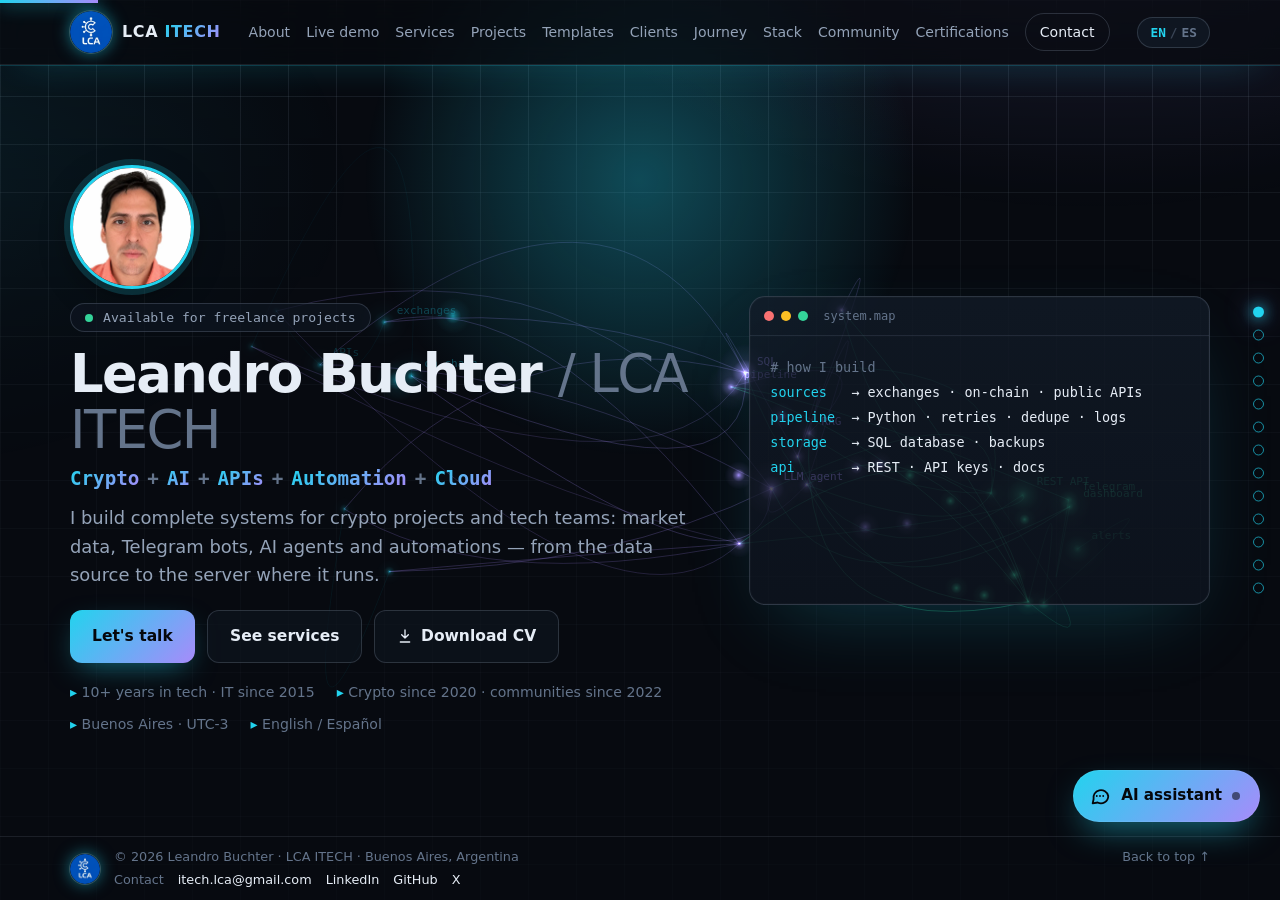
==== commit afb1173f: "Español neutral en la versión ES: tuteo en lugar de voseo y vocabulario sin modismos Solo cambia el " ====
--- a/index.html
+++ b/index.html
@@ -400,7 +400,7 @@
           <article class="card reveal">
             <div class="card__icon">☁</div>
             <h3><span lang="en">Cloud &amp; ops</span><span lang="es">Cloud y operación</span></h3>
-            <p><span lang="en">Deploy on GCP / Linux VMs with Docker, SSH, Git, backups and monitoring. It doesn't end at "it works on my laptop".</span><span lang="es">Deploy en GCP / VMs Linux con Docker, SSH, Git, backups y monitoreo. No termina en "en mi máquina anda".</span></p>
+            <p><span lang="en">Deploy on GCP / Linux VMs with Docker, SSH, Git, backups and monitoring. It doesn't end at "it works on my laptop".</span><span lang="es">Deploy en GCP / VMs Linux con Docker, SSH, Git, backups y monitoreo. No termina en "en mi máquina funciona".</span></p>
           </article>
         </div>
       </div>
@@ -429,9 +429,9 @@
         <div class="live__foot">
           <p class="live__status" id="liveStatus" role="status"><span class="live-dot" aria-hidden="true"></span> <span id="liveUpd"><span lang="en">Loading live data…</span><span lang="es">Cargando datos en vivo…</span></span></p>
           <div class="live__ctas">
-            <a class="btn btn--primary" href="https://t.me/lcaitech_demo_bot" target="_blank" rel="noopener"><span lang="en">Try the full bot on Telegram</span><span lang="es">Probá el bot completo en Telegram</span></a>
+            <a class="btn btn--primary" href="https://t.me/lcaitech_demo_bot" target="_blank" rel="noopener"><span lang="en">Try the full bot on Telegram</span><span lang="es">Prueba el bot completo en Telegram</span></a>
             <img class="live__qr" src="assets/qr/demo-bot.svg" alt="QR https://t.me/lcaitech_demo_bot" title="Scan to open the demo bot" width="64" height="64" loading="lazy">
-            <a class="btn btn--ghost" href="#builder"><span lang="en">Want this for your community? Build it from USD 100</span><span lang="es">¿Lo querés para tu comunidad? Armalo desde USD 100</span></a>
+            <a class="btn btn--ghost" href="#builder"><span lang="en">Want this for your community? Build it from USD 100</span><span lang="es">¿Lo quieres para tu comunidad? Ármalo desde USD 100</span></a>
           </div>
           <p class="live__src"><span lang="en">Data: CoinGecko, Alternative.me · Demo only, not financial advice.</span><span lang="es">Datos: CoinGecko, Alternative.me · Solo demo, no es asesoramiento financiero.</span></p>
         </div>
@@ -490,12 +490,12 @@
           <article class="svc reveal">
             <p class="svc__tag">P8 · <span lang="en">In development</span><span lang="es">En desarrollo</span></p>
             <h4><span lang="en">AI Trading Signal Bot</span><span lang="es">Bot de señales de trading con IA</span></h4>
-            <p><span lang="en">Rule-based signals backtested on your assets, with Claude as a second filter that checks context and risk before each alert. Alerts on Telegram with entry, stop, take profit and reasoning. Every signal is logged. You stay in control of execution.</span><span lang="es">Señales basadas en reglas y backtesteadas sobre tus activos, con Claude como segundo filtro que revisa contexto y riesgo antes de cada alerta. Alertas por Telegram con entrada, stop, take profit y justificación. Cada señal queda registrada. La ejecución la decidís vos.</span></p>
+            <p><span lang="en">Rule-based signals backtested on your assets, with Claude as a second filter that checks context and risk before each alert. Alerts on Telegram with entry, stop, take profit and reasoning. Every signal is logged. You stay in control of execution.</span><span lang="es">Señales basadas en reglas y backtesteadas sobre tus activos, con Claude como segundo filtro que revisa contexto y riesgo antes de cada alerta. Alertas por Telegram con entrada, stop, take profit y justificación. Cada señal queda registrada. La ejecución la decides tú.</span></p>
             <p class="svc__price svc__status"><span lang="en">In development · paper trading in progress</span><span lang="es">En desarrollo · paper trading en curso</span></p>
           </article>
         </div>
 
-        <h3 class="group-title reveal"><span lang="en">Small bots · modular (S1–S3)</span><span lang="es">Bots chicos · modulares (S1–S3)</span></h3>
+        <h3 class="group-title reveal"><span lang="en">Small bots · modular (S1–S3)</span><span lang="es">Bots pequeños · modulares (S1–S3)</span></h3>
         <div class="grid grid--3">
           <article class="svc reveal">
             <p class="svc__tag">S1 · 3–5 <span lang="en">days</span><span lang="es">días</span></p>
@@ -519,9 +519,9 @@
         <div class="combo reveal">
           <p class="combo__txt">
             <span lang="en"><b>Combine modules and pay less:</b> any 2 modules −15% · <b>Community Pack</b> S1 + S2 + S3 for USD 250–350 (~25% off).</span>
-            <span lang="es"><b>Combiná módulos y pagás menos:</b> 2 módulos −15% · <b>Pack Comunidad</b> S1 + S2 + S3 por USD 250–350 (~25% menos).</span>
-          </p>
-          <a class="btn btn--ghost btn--sm" href="#builder"><span lang="en">Build your bot →</span><span lang="es">Armá tu bot →</span></a>
+            <span lang="es"><b>Combina módulos y paga menos:</b> 2 módulos −15% · <b>Pack Comunidad</b> S1 + S2 + S3 por USD 250–350 (~25% menos).</span>
+          </p>
+          <a class="btn btn--ghost btn--sm" href="#builder"><span lang="en">Build your bot →</span><span lang="es">Arma tu bot →</span></a>
         </div>
 
         <h3 class="group-title reveal"><span lang="en">AI &amp; automation for businesses</span><span lang="es">IA y automatización para empresas</span></h3>
@@ -529,13 +529,13 @@
           <article class="svc reveal">
             <p class="svc__tag">P6 · 1–3 <span lang="en">weeks</span><span lang="es">semanas</span></p>
             <h4><span lang="en">AI automation consulting</span><span lang="es">Consultoría en automatización con IA</span></h4>
-            <p><span lang="en">I review your processes and automate 1–3 repetitive tasks. For example: emails and forms classified by AI and sent to your sheets or CRM, automatic weekly reports, alerts on Telegram or email when something needs attention.</span><span lang="es">Reviso tus procesos y automatizo 1–3 tareas repetitivas. Por ejemplo: mails y formularios clasificados con IA y enviados a tus planillas o CRM, reportes semanales automáticos, alertas por Telegram o mail cuando algo necesita atención.</span></p>
+            <p><span lang="en">I review your processes and automate 1–3 repetitive tasks. For example: emails and forms classified by AI and sent to your sheets or CRM, automatic weekly reports, alerts on Telegram or email when something needs attention.</span><span lang="es">Reviso tus procesos y automatizo 1–3 tareas repetitivas. Por ejemplo: correos y formularios clasificados con IA y enviados a tus hojas de cálculo o CRM, reportes semanales automáticos, alertas por Telegram o correo cuando algo necesita atención.</span></p>
             <p class="svc__price"><span lang="en">from</span><span lang="es">desde</span> <b>USD 800</b></p>
           </article>
           <article class="svc reveal">
             <p class="svc__tag">P7 · 2–4 <span lang="en">weeks</span><span lang="es">semanas</span></p>
             <h4><span lang="en">AI assistant &amp; model strategy consulting</span><span lang="es">Consultoría: asistente de IA y estrategia de modelos</span></h4>
-            <p><span lang="en">I pick the right models for your use case with Model Compass, my open-source decision engine, and deploy an internal assistant built on LCA Web UI that routes each request to the cheapest model that does the job (Gemini, Claude or OpenAI) and answers from your documents. You keep your own API keys and pay less per answer.</span><span lang="es">Elijo los modelos adecuados para tu caso con Model Compass, mi motor de decisión open source, e instalo un asistente interno basado en LCA Web UI que manda cada consulta al modelo más barato que la resuelva (Gemini, Claude u OpenAI) y responde desde tus documentos. Las claves de API son tuyas y pagás menos por respuesta.</span></p>
+            <p><span lang="en">I pick the right models for your use case with Model Compass, my open-source decision engine, and deploy an internal assistant built on LCA Web UI that routes each request to the cheapest model that does the job (Gemini, Claude or OpenAI) and answers from your documents. You keep your own API keys and pay less per answer.</span><span lang="es">Elijo los modelos adecuados para tu caso con Model Compass, mi motor de decisión open source, e instalo un asistente interno basado en LCA Web UI que manda cada consulta al modelo más barato que la resuelva (Gemini, Claude u OpenAI) y responde desde tus documentos. Las claves de API son tuyas y pagas menos por respuesta.</span></p>
             <p class="svc__tools"><a href="https://github.com/LCAITECH/model-compass" target="_blank" rel="noopener">Model Compass</a> (open source) · LCA Web UI</p>
             <p class="svc__price"><span lang="en">from</span><span lang="es">desde</span> <b><span lang="en">USD 2,000</span><span lang="es">USD 2.000</span></b></p>
           </article>
@@ -555,16 +555,16 @@
       <div class="container">
         <header class="section__head reveal">
           <p class="kicker"><span lang="en">Project builder · 4 steps</span><span lang="es">Armador de proyectos · 4 pasos</span></p>
-          <h2><span lang="en">Build your project step by step</span><span lang="es">Armá tu proyecto paso a paso</span></h2>
+          <h2><span lang="en">Build your project step by step</span><span lang="es">Arma tu proyecto paso a paso</span></h2>
           <p class="section__sub">
             <span lang="en">Pick what you need, turn modules on and watch them work in a demo, choose platform and intelligence, and send me the request already filled in.</span>
-            <span lang="es">Elegí qué necesitás, prendé módulos y miralos funcionar en una demo, elegí plataforma e inteligencia, y mandame el pedido ya armado.</span>
+            <span lang="es">Elige qué necesitas, activa módulos y míralos funcionar en una demo, elige plataforma e inteligencia, y envíame el pedido ya armado.</span>
           </p>
         </header>
-        <p class="arm__nojs"><span lang="en">The builder needs JavaScript. You can see every package in <a href="#services">Services</a> or write to me from <a href="#contact">Contact</a>.</span><span lang="es">El armador necesita JavaScript. Podés ver todos los paquetes en <a href="#services">Servicios</a> o escribirme desde <a href="#contact">Contacto</a>.</span></p>
+        <p class="arm__nojs"><span lang="en">The builder needs JavaScript. You can see every package in <a href="#services">Services</a> or write to me from <a href="#contact">Contact</a>.</span><span lang="es">El armador necesita JavaScript. Puedes ver todos los paquetes en <a href="#services">Servicios</a> o escribirme desde <a href="#contact">Contacto</a>.</span></p>
         <div class="arm reveal" id="arm" hidden>
           <ol class="arm__prog" id="armProg">
-            <li><button type="button" class="arm__pstep" data-go="0"><b>1</b><span lang="en">What you want</span><span lang="es">Qué querés</span></button></li>
+            <li><button type="button" class="arm__pstep" data-go="0"><b>1</b><span lang="en">What you want</span><span lang="es">Qué quieres</span></button></li>
             <li><button type="button" class="arm__pstep" data-go="1"><b>2</b><span lang="en">Modules</span><span lang="es">Módulos</span></button></li>
             <li><button type="button" class="arm__pstep" data-go="2"><b>3</b><span lang="en">Platform &amp; brain</span><span lang="es">Plataforma y cerebro</span></button></li>
             <li><button type="button" class="arm__pstep" data-go="3"><b>4</b><span lang="en">Summary</span><span lang="es">Resumen</span></button></li>
@@ -573,12 +573,12 @@
 
           <div class="arm__steps">
             <div class="arm__step" data-step="0" role="group" aria-labelledby="armT0">
-              <h3 class="arm__title" id="armT0"><span lang="en">1 · Choose what you want</span><span lang="es">1 · Elegí qué querés</span></h3>
+              <h3 class="arm__title" id="armT0"><span lang="en">1 · Choose what you want</span><span lang="es">1 · Elige qué quieres</span></h3>
               <div class="arm__cats" id="armCats"></div>
             </div>
             <div class="arm__step" data-step="1" role="group" aria-labelledby="armT1" hidden>
-              <h3 class="arm__title" id="armT1"><span lang="en">2 · Build it with modules</span><span lang="es">2 · Armalo por módulos</span></h3>
-              <p class="arm__help"><span lang="en">Turn modules on (or drag them onto the preview) and watch each one work.</span><span lang="es">Prendé módulos (o arrastralos a la vista previa) y mirá cómo funciona cada uno.</span></p>
+              <h3 class="arm__title" id="armT1"><span lang="en">2 · Build it with modules</span><span lang="es">2 · Ármalo por módulos</span></h3>
+              <p class="arm__help"><span lang="en">Turn modules on (or drag them onto the preview) and watch each one work.</span><span lang="es">Activa módulos (o arrástralos a la vista previa) y mira cómo funciona cada uno.</span></p>
               <div class="arm__mods-wrap">
                 <div class="arm__mods" id="armMods"></div>
                 <div class="arm__preview" id="armDrop">
@@ -589,7 +589,7 @@
             </div>
             <div class="arm__step" data-step="2" role="group" aria-labelledby="armT2" hidden>
               <h3 class="arm__title" id="armT2"><span lang="en">3 · Platform and brain</span><span lang="es">3 · Plataforma y cerebro</span></h3>
-              <p class="arm__sub"><span lang="en">Where it runs (you can pick more than one)</span><span lang="es">Dónde funciona (podés elegir más de una)</span></p>
+              <p class="arm__sub"><span lang="en">Where it runs (you can pick more than one)</span><span lang="es">Dónde funciona (puedes elegir más de una)</span></p>
               <div class="arm__chips" id="armPlat"></div>
               <p class="arm__sub"><span lang="en">Intelligence level</span><span lang="es">Nivel de inteligencia</span></p>
               <div class="arm__brains" id="armBrain"></div>
@@ -716,7 +716,7 @@
             </div>
             <p>
               <span lang="en">A public bot to try my work live, in English and Spanish: price and 24h change, distance to ATH, Fear &amp; Greed, recent large trades on MEXC and an agent that answers crypto FAQs. Every reply shows its data source. Open source (MIT), running 24/7 on a Google Cloud VM with systemd.</span>
-              <span lang="es">Un bot público para probar en vivo lo que construyo, en castellano e inglés: precio y variación 24 h, distancia al ATH, Fear &amp; Greed, trades grandes recientes en MEXC y un agente que responde preguntas frecuentes sobre cripto. Cada respuesta muestra su fuente de datos. Código abierto (MIT), corriendo 24/7 en una VM de Google Cloud con systemd.</span>
+              <span lang="es">Un bot público para probar en vivo lo que construyo, en español e inglés: precio y variación 24 h, distancia al ATH, Fear &amp; Greed, trades grandes recientes en MEXC y un agente que responde preguntas frecuentes sobre cripto. Cada respuesta muestra su fuente de datos. Código abierto (MIT), corriendo 24/7 en una VM de Google Cloud con systemd.</span>
             </p>
             <p class="chips"><span><span lang="en">/price btc</span><span lang="es">/precio btc</span></span><span>/ath eth</span><span>/feargreed</span><span>/whales btc</span><span>/ask</span><span><span lang="en">/services</span><span lang="es">/servicios</span></span></p>
             <p class="project__links">
@@ -744,7 +744,7 @@
           <article class="svc tpl reveal" data-tpl="xpander">
             <p class="svc__tag">Grok Bot · <span lang="en">template</span><span lang="es">plantilla</span></p>
             <div class="tpl__head"><img class="tpl__face" src="assets/bots/face_xpander.png" alt="Xpander" width="56" height="56" loading="lazy"><h3 class="tpl__name">Xpander</h3></div>
-            <p class="tpl__desc"><span lang="en">Bot to grow your X account with data, not guesswork: measures what works for you, suggests replies to viral posts with a one-tap link, and drafts posts and threads for you to publish yourself.</span><span lang="es">Bot para hacer crecer tu cuenta de X con datos y no al voleo: mide qué te funciona, te sugiere respuestas a posts virales con un link de un toque y arma posts e hilos para que los publiques vos.</span></p>
+            <p class="tpl__desc"><span lang="en">Bot to grow your X account with data, not guesswork: measures what works for you, suggests replies to viral posts with a one-tap link, and drafts posts and threads for you to publish yourself.</span><span lang="es">Bot para hacer crecer tu cuenta de X con datos y no al azar: mide qué te funciona, te sugiere respuestas a posts virales con un link de un clic y arma posts e hilos para que los publiques tú.</span></p>
             <p class="tpl__actions">
               <a class="btn btn--primary btn--sm tpl__open is-disabled" role="link" aria-disabled="true"><span class="tpl__on"><span lang="en">Open in Grok ↗</span><span lang="es">Abrir en Grok ↗</span></span><span class="tpl__off"><span lang="en">Coming soon</span><span lang="es">Próximamente</span></span></a>
               <button type="button" class="btn btn--ghost btn--sm tpl__copy"><span class="tpl__idle"><span lang="en">Copy</span><span lang="es">Copiar</span></span><span class="tpl__done"><span lang="en">Copied ✓</span><span lang="es">Copiado ✓</span></span></button>
@@ -762,7 +762,7 @@
           <article class="svc tpl reveal" data-tpl="sponsi">
             <p class="svc__tag">Grok Bot · <span lang="en">template</span><span lang="es">plantilla</span></p>
             <div class="tpl__head"><img class="tpl__face" src="assets/bots/face_sponsi.png" alt="Sponsi" width="56" height="56" loading="lazy"><h3 class="tpl__name">Sponsi</h3></div>
-            <p class="tpl__desc"><span lang="en">DM and outreach bot for creators on X: finds accounts that need your services and drafts DMs for you, and tracks paid sponsors and bounties in your niche. It never sends anything without your review.</span><span lang="es">Bot de DMs y outreach para creadores en X: busca cuentas que necesitan tus servicios y te arma borradores de DMs, rastrea sponsors pagos y bounties de tu nicho. Nunca manda nada sin tu revisión.</span></p>
+            <p class="tpl__desc"><span lang="en">DM and outreach bot for creators on X: finds accounts that need your services and drafts DMs for you, and tracks paid sponsors and bounties in your niche. It never sends anything without your review.</span><span lang="es">Bot de DMs y outreach para creadores en X: busca cuentas que necesitan tus servicios y te arma borradores de DMs, rastrea sponsors pagados y bounties de tu nicho. Nunca manda nada sin tu revisión.</span></p>
             <p class="tpl__actions">
               <a class="btn btn--primary btn--sm tpl__open is-disabled" role="link" aria-disabled="true"><span class="tpl__on"><span lang="en">Open in Grok ↗</span><span lang="es">Abrir en Grok ↗</span></span><span class="tpl__off"><span lang="en">Coming soon</span><span lang="es">Próximamente</span></span></a>
               <button type="button" class="btn btn--ghost btn--sm tpl__copy"><span class="tpl__idle"><span lang="en">Copy</span><span lang="es">Copiar</span></span><span class="tpl__done"><span lang="en">Copied ✓</span><span lang="es">Copiado ✓</span></span></button>
@@ -937,7 +937,7 @@
       <div class="container split">
         <header class="section__head reveal">
           <p class="kicker">06 · <span lang="en">Community experience</span><span lang="es">Experiencia en comunidades</span></p>
-          <h2><span lang="en">I know crypto communities from the inside</span><span lang="es">Conozco las comunidades cripto desde adentro</span></h2>
+          <h2><span lang="en">I know crypto communities from the inside</span><span lang="es">Conozco las comunidades cripto desde dentro</span></h2>
           <p class="section__sub">
             <span lang="en">I've been in crypto since 2020. Since 2022 I run the LCA Trading community. I share crypto, trading and AI content on X. I know what members ask, how scams work and what admins need.</span>
             <span lang="es">Estoy en cripto desde 2020. Desde 2022 llevo adelante la comunidad LCA Trading. Comparto contenido de cripto, trading e IA en X. Sé qué pregunta la gente, cómo funcionan las estafas y qué necesitan los admins.</span>
@@ -1057,10 +1057,10 @@
       <div class="container">
         <div class="contact__box reveal">
           <p class="kicker">08 · <span lang="en">Contact</span><span lang="es">Contacto</span></p>
-          <h2><span lang="en">Have a project in mind?</span><span lang="es">¿Tenés un proyecto en mente?</span></h2>
+          <h2><span lang="en">Have a project in mind?</span><span lang="es">¿Tienes un proyecto en mente?</span></h2>
           <p class="section__sub">
             <span lang="en">Tell me about your project. I review every request and reply by email with questions or a first idea.</span>
-            <span lang="es">Contame de tu proyecto. Reviso cada consulta y te respondo por email con preguntas o una primera idea.</span>
+            <span lang="es">Cuéntame sobre tu proyecto. Reviso cada consulta y te respondo por email con preguntas o una primera idea.</span>
           </p>
           <div class="contact__layout">
           <form class="cf" id="contactForm" novalidate action="https://formsubmit.co/itech.lca@gmail.com" method="POST">
@@ -1070,22 +1070,22 @@
               <div class="cf__f"><label for="cfEmail"><span lang="en">Email</span><span lang="es">Email</span> <b aria-hidden="true">*</b></label><input id="cfEmail" name="email" type="email" required autocomplete="email" maxlength="160"><small class="cf__err" id="cfEmailErr"></small></div>
               <div class="cf__f"><label for="cfCompany"><span lang="en">Company / project</span><span lang="es">Empresa / proyecto</span> <b aria-hidden="true">*</b></label><input id="cfCompany" name="company" type="text" required maxlength="160"><small class="cf__err" id="cfCompanyErr"></small></div>
               <div class="cf__f"><label for="cfLink"><span lang="en">Link (web, X or LinkedIn)</span><span lang="es">Link (web, X o LinkedIn)</span> <b aria-hidden="true">*</b></label><input id="cfLink" name="link" type="text" required inputmode="url" maxlength="300" placeholder="https://"><small class="cf__err" id="cfLinkErr"></small></div>
-              <div class="cf__f cf__f--full"><label for="cfNeed"><span lang="en">What do you need?</span><span lang="es">¿Qué necesitás?</span> <b aria-hidden="true">*</b></label><textarea id="cfNeed" name="need" rows="3" required minlength="20" maxlength="3000"></textarea><small class="cf__err" id="cfNeedErr"></small></div>
-              <div class="cf__f"><label for="cfPkg"><span lang="en">Package of interest</span><span lang="es">Paquete de interés</span></label><select id="cfPkg" name="package"><option value="" data-en="— select —" data-es="— elegí —">— select —</option><option value="P0 Starter (USD 250)" data-en="P0 · Starter (USD 250)" data-es="P0 · Starter (USD 250)">P0 · Starter (USD 250)</option><option value="S1 Telegram FAQ bot" data-en="S1 · Telegram FAQ bot (USD 100–150)" data-es="S1 · Bot de preguntas frecuentes (USD 100–150)">S1 · Telegram FAQ bot (USD 100–150)</option><option value="S2 Price alert bot" data-en="S2 · Price alert bot (USD 100–150)" data-es="S2 · Bot de alertas de precio (USD 100–150)">S2 · Price alert bot (USD 100–150)</option><option value="S3 Moderation bot" data-en="S3 · Moderation bot (USD 120–180)" data-es="S3 · Bot de moderación (USD 120–180)">S3 · Moderation bot (USD 120–180)</option><option value="Combo 2 modules (S1-S3, -15%)" data-en="Combo · 2 modules (−15%)" data-es="Combo · 2 módulos (−15%)">Combo · 2 modules (−15%)</option><option value="Pack Comunidad S1+S2+S3 (USD 250-350)" data-en="Community Pack · S1 + S2 + S3 (USD 250–350)" data-es="Pack Comunidad · S1 + S2 + S3 (USD 250–350)">Community Pack · S1 + S2 + S3 (USD 250–350)</option><option value="P1 Community Alert Bot" data-en="P1 · Community Alert Bot" data-es="P1 · Community Alert Bot">P1 · Community Alert Bot</option><option value="P2 Market Data API + Dashboard" data-en="P2 · Market Data API + Dashboard" data-es="P2 · Market Data API + Dashboard">P2 · Market Data API + Dashboard</option><option value="P3 Onboarding & Referral" data-en="P3 · Onboarding &amp; Referral" data-es="P3 · Onboarding y referidos">P3 · Onboarding &amp; Referral</option><option value="P4 AI Support Agent" data-en="P4 · AI Support Agent" data-es="P4 · Agente de soporte con IA">P4 · AI Support Agent</option><option value="P5 Part-time partner" data-en="P5 · Part-time technical partner" data-es="P5 · Partner técnico part-time">P5 · Part-time technical partner</option><option value="P6 AI automation consulting" data-en="P6 · AI automation consulting" data-es="P6 · Consultoría en automatización IA">P6 · AI automation consulting</option><option value="P7 AI assistant & model strategy" data-en="P7 · AI assistant &amp; model strategy" data-es="P7 · Asistente IA y estrategia de modelos">P7 · AI assistant &amp; model strategy</option><option value="P8 interest (in development)" data-en="P8 · Interested (in development)" data-es="P8 · Me interesa (en desarrollo)">P8 · Interested (in development)</option><option value="Custom project (project builder)" data-en="Custom project (project builder)" data-es="Proyecto a medida (armador)">Custom project (project builder)</option><option value="Not sure" data-en="Not sure" data-es="No estoy seguro">Not sure</option></select></div>
-              <div class="cf__f"><label for="cfBudget"><span lang="en">Approximate budget</span><span lang="es">Presupuesto aproximado</span></label><select id="cfBudget" name="budget"><option value="" data-en="— select —" data-es="— elegí —">— select —</option><option value="<500 USD" data-en="&lt; USD 500" data-es="&lt; USD 500">&lt; USD 500</option><option value="500-1500 USD" data-en="USD 500–1,500" data-es="USD 500–1.500">USD 500–1,500</option><option value="1500-3000 USD" data-en="USD 1,500–3,000" data-es="USD 1.500–3.000">USD 1,500–3,000</option><option value="3000+ USD" data-en="USD 3,000+" data-es="USD 3.000+">USD 3,000+</option><option value="Not sure" data-en="Not sure" data-es="No estoy seguro">Not sure</option></select></div>
-              <div class="cf__f"><label for="cfTime"><span lang="en">Timeline</span><span lang="es">Plazo</span></label><select id="cfTime" name="timeline"><option value="" data-en="— select —" data-es="— elegí —">— select —</option><option value="ASAP (<2 weeks)" data-en="ASAP (&lt; 2 weeks)" data-es="Urgente (&lt; 2 semanas)">ASAP (&lt; 2 weeks)</option><option value="Within 1 month" data-en="Within 1 month" data-es="En 1 mes">Within 1 month</option><option value="1-3 months" data-en="1–3 months" data-es="1–3 meses">1–3 months</option><option value="Just exploring" data-en="Just exploring" data-es="Solo explorando">Just exploring</option></select></div>
+              <div class="cf__f cf__f--full"><label for="cfNeed"><span lang="en">What do you need?</span><span lang="es">¿Qué necesitas?</span> <b aria-hidden="true">*</b></label><textarea id="cfNeed" name="need" rows="3" required minlength="20" maxlength="3000"></textarea><small class="cf__err" id="cfNeedErr"></small></div>
+              <div class="cf__f"><label for="cfPkg"><span lang="en">Package of interest</span><span lang="es">Paquete de interés</span></label><select id="cfPkg" name="package"><option value="" data-en="— select —" data-es="— elige —">— select —</option><option value="P0 Starter (USD 250)" data-en="P0 · Starter (USD 250)" data-es="P0 · Starter (USD 250)">P0 · Starter (USD 250)</option><option value="S1 Telegram FAQ bot" data-en="S1 · Telegram FAQ bot (USD 100–150)" data-es="S1 · Bot de preguntas frecuentes (USD 100–150)">S1 · Telegram FAQ bot (USD 100–150)</option><option value="S2 Price alert bot" data-en="S2 · Price alert bot (USD 100–150)" data-es="S2 · Bot de alertas de precio (USD 100–150)">S2 · Price alert bot (USD 100–150)</option><option value="S3 Moderation bot" data-en="S3 · Moderation bot (USD 120–180)" data-es="S3 · Bot de moderación (USD 120–180)">S3 · Moderation bot (USD 120–180)</option><option value="Combo 2 modules (S1-S3, -15%)" data-en="Combo · 2 modules (−15%)" data-es="Combo · 2 módulos (−15%)">Combo · 2 modules (−15%)</option><option value="Pack Comunidad S1+S2+S3 (USD 250-350)" data-en="Community Pack · S1 + S2 + S3 (USD 250–350)" data-es="Pack Comunidad · S1 + S2 + S3 (USD 250–350)">Community Pack · S1 + S2 + S3 (USD 250–350)</option><option value="P1 Community Alert Bot" data-en="P1 · Community Alert Bot" data-es="P1 · Community Alert Bot">P1 · Community Alert Bot</option><option value="P2 Market Data API + Dashboard" data-en="P2 · Market Data API + Dashboard" data-es="P2 · Market Data API + Dashboard">P2 · Market Data API + Dashboard</option><option value="P3 Onboarding & Referral" data-en="P3 · Onboarding &amp; Referral" data-es="P3 · Onboarding y referidos">P3 · Onboarding &amp; Referral</option><option value="P4 AI Support Agent" data-en="P4 · AI Support Agent" data-es="P4 · Agente de soporte con IA">P4 · AI Support Agent</option><option value="P5 Part-time partner" data-en="P5 · Part-time technical partner" data-es="P5 · Partner técnico part-time">P5 · Part-time technical partner</option><option value="P6 AI automation consulting" data-en="P6 · AI automation consulting" data-es="P6 · Consultoría en automatización IA">P6 · AI automation consulting</option><option value="P7 AI assistant & model strategy" data-en="P7 · AI assistant &amp; model strategy" data-es="P7 · Asistente IA y estrategia de modelos">P7 · AI assistant &amp; model strategy</option><option value="P8 interest (in development)" data-en="P8 · Interested (in development)" data-es="P8 · Me interesa (en desarrollo)">P8 · Interested (in development)</option><option value="Custom project (project builder)" data-en="Custom project (project builder)" data-es="Proyecto a medida (armador)">Custom project (project builder)</option><option value="Not sure" data-en="Not sure" data-es="No estoy seguro">Not sure</option></select></div>
+              <div class="cf__f"><label for="cfBudget"><span lang="en">Approximate budget</span><span lang="es">Presupuesto aproximado</span></label><select id="cfBudget" name="budget"><option value="" data-en="— select —" data-es="— elige —">— select —</option><option value="<500 USD" data-en="&lt; USD 500" data-es="&lt; USD 500">&lt; USD 500</option><option value="500-1500 USD" data-en="USD 500–1,500" data-es="USD 500–1.500">USD 500–1,500</option><option value="1500-3000 USD" data-en="USD 1,500–3,000" data-es="USD 1.500–3.000">USD 1,500–3,000</option><option value="3000+ USD" data-en="USD 3,000+" data-es="USD 3.000+">USD 3,000+</option><option value="Not sure" data-en="Not sure" data-es="No estoy seguro">Not sure</option></select></div>
+              <div class="cf__f"><label for="cfTime"><span lang="en">Timeline</span><span lang="es">Plazo</span></label><select id="cfTime" name="timeline"><option value="" data-en="— select —" data-es="— elige —">— select —</option><option value="ASAP (<2 weeks)" data-en="ASAP (&lt; 2 weeks)" data-es="Urgente (&lt; 2 semanas)">ASAP (&lt; 2 weeks)</option><option value="Within 1 month" data-en="Within 1 month" data-es="En 1 mes">Within 1 month</option><option value="1-3 months" data-en="1–3 months" data-es="1–3 meses">1–3 months</option><option value="Just exploring" data-en="Just exploring" data-es="Solo explorando">Just exploring</option></select></div>
               <div class="cf__f"><label for="cfLang"><span lang="en">Preferred language</span><span lang="es">Idioma preferido</span></label><select id="cfLang" name="preferred_language"><option value="Español">Español</option><option value="English">English</option><option value="Português">Português</option></select></div>
               <div class="cf__f cf__f--full cf__consent"><label><input type="checkbox" id="cfConsent" name="consent" value="yes" required> <span lang="en">I agree that Leandro stores this info only to answer my inquiry.</span><span lang="es">Acepto que Leandro guarde estos datos solo para responder mi consulta.</span></label><small class="cf__err" id="cfConsentErr"></small></div>
             </div>
             <div class="cf__actions">
               <button class="btn btn--primary" type="submit" id="cfSubmit"><span lang="en">Send inquiry</span><span lang="es">Enviar consulta</span></button>
-              <a class="link cf__mail" href="mailto:itech.lca@gmail.com?subject=Project%20inquiry"><span lang="en">or email itech.lca@gmail.com</span><span lang="es">o escribí a itech.lca@gmail.com</span></a>
+              <a class="link cf__mail" href="mailto:itech.lca@gmail.com?subject=Project%20inquiry"><span lang="en">or email itech.lca@gmail.com</span><span lang="es">o escribe a itech.lca@gmail.com</span></a>
             </div>
             <p class="cf__status" id="cfStatus" role="status" aria-live="polite" hidden></p>
             <p class="cf__privacy"><span lang="en">Sent via FormSubmit to my inbox. Used only to reply; never shared. I review every request and reply in writing.</span><span lang="es">Se envía por FormSubmit a mi correo. Solo lo uso para responderte; no se comparte. Reviso cada consulta y te respondo por escrito.</span></p>
           </form>
           <aside class="contact__side">
-            <p class="qr__hint"><span lang="en">On desktop? Scan with your phone:</span><span lang="es">¿Estás en la compu? Escaneá con el celular:</span></p>
+            <p class="qr__hint"><span lang="en">On desktop? Scan with your phone:</span><span lang="es">¿Estás en una computadora? Escanea con tu teléfono:</span></p>
             <ul class="qr">
               <li><a href="https://t.me/lcaitech_demo_bot" target="_blank" rel="noopener"><img class="qr__img" src="assets/qr/demo-bot.svg" alt="QR https://t.me/lcaitech_demo_bot" width="96" height="96" loading="lazy"><span class="qr__lbl"><span lang="en">Demo bot</span><span lang="es">Bot demo</span> <small>@lcaitech_demo_bot</small></span></a></li>
               <li><a href="https://www.linkedin.com/in/leandrobuchter" target="_blank" rel="noopener"><img class="qr__img" src="assets/qr/linkedin.svg" alt="QR https://www.linkedin.com/in/leandrobuchter" width="96" height="96" loading="lazy"><span class="qr__lbl">LinkedIn <small>/in/leandrobuchter</small></span></a></li>
--- a/styles.css
+++ b/styles.css
@@ -647,7 +647,6 @@
 .scard--sheet .scard__row{border-top:1px solid var(--line)}
 .scard--alert{border-color:rgba(251,191,36,.45)}
 .scard--dev{border-style:dashed;border-color:rgba(167,139,250,.5)}
-.scard--chat .scard__row:nth-child(2){color:var(--txt)}
 @keyframes armRow{from{opacity:0;transform:translateX(-8px)}}
 .scard__tiles{display:grid;grid-template-columns:repeat(3,1fr);gap:6px;margin:4px 0}
 .scard__tile{display:flex;flex-direction:column;padding:6px 8px;border-radius:8px;background:rgba(34,211,238,.06);border:1px solid rgba(34,211,238,.18);animation:armRow .4s var(--d,0s) both ease;min-width:0}
@@ -720,6 +719,54 @@
 .bld__save.is-on{color:var(--ok)}
 .bld__hint{font-size:.78rem;color:var(--dim);margin:6px 0 14px}
 .bld__note{margin-top:8px;text-align:center;font-size:.74rem;color:var(--dim)}
+/* --- armador v2: tooltip ⓘ, descuento en vivo, casos reales --- */
+.bld__tip{flex:none;position:relative;z-index:1;width:26px;height:26px;border-radius:50%;display:grid;place-items:center;font:700 .8rem/1 var(--mono);font-style:italic;color:var(--acc);background:rgba(34,211,238,.08);border:1px solid rgba(34,211,238,.35);cursor:help;transition:background .2s,transform .2s,box-shadow .2s}
+.bld__tip:hover,.bld__tip[aria-expanded="true"]{background:rgba(34,211,238,.2);transform:scale(1.08);box-shadow:0 0 0 4px rgba(34,211,238,.12)}
+.bld__tip:focus-visible{outline:2px solid var(--acc);outline-offset:2px}
+.arm__tip{position:fixed;z-index:80;max-width:calc(100vw - 24px);padding:14px 16px;border-radius:14px;background:linear-gradient(180deg,#152033,#0f1621);border:1px solid rgba(34,211,238,.45);box-shadow:0 24px 60px -18px rgba(0,0,0,.75),0 0 40px -18px rgba(34,211,238,.6);font-size:.86rem;color:var(--txt);pointer-events:auto}
+.arm__tip[hidden]{display:none}
+.arm__tip.is-in{animation:armTipIn .22s cubic-bezier(.2,.9,.3,1.2) both}
+.arm__tip.is-above.is-in{animation-name:armTipUp}
+@keyframes armTipIn{from{opacity:0;transform:translateY(-6px) scale(.97)}to{opacity:1;transform:none}}
+@keyframes armTipUp{from{opacity:0;transform:translateY(6px) scale(.97)}to{opacity:1;transform:none}}
+.arm__tip-h{font-weight:700;margin-bottom:2px}
+.arm__tip-d{color:var(--acc);font-size:.8rem;margin-bottom:6px}
+.arm__tip-how{color:var(--mut);line-height:1.5}
+.arm__tip-meta{display:grid;grid-template-columns:auto 1fr;gap:4px 12px;margin-top:10px;padding-top:10px;border-top:1px solid var(--line);font:500 .78rem var(--mono)}
+.arm__tip-meta dt{color:var(--dim)}
+.arm__tip-meta dd{color:var(--txt)}
+.arm__tip-meta dd.is-quote{color:var(--acc2)}
+.arm__deal{display:flex;flex-wrap:wrap;align-items:center;gap:6px 12px;margin-top:12px;padding:12px 14px;border-radius:14px;border:1px dashed rgba(52,211,153,.4);background:rgba(52,211,153,.05);font-size:.84rem}
+.arm__deal[hidden]{display:none}
+.arm__deal-k{font:600 .72rem var(--mono);letter-spacing:.05em;text-transform:uppercase;color:var(--ok)}
+.arm__deal-v{flex:1 1 220px;color:var(--mut)}
+.arm__deal-v.is-ok{color:var(--ok)}
+.arm__deal-t{font:700 .9rem var(--mono);color:var(--txt);white-space:nowrap}
+.arm__pips{display:inline-flex;gap:4px}
+.arm__pips i{width:16px;height:6px;border-radius:3px;background:rgba(148,163,184,.25);transition:background .3s,box-shadow .3s}
+.arm__pips i.is-on{background:var(--ok);box-shadow:0 0 10px rgba(52,211,153,.6)}
+.arm__cases{margin-top:16px}
+.arm__cases-h{font:600 .74rem var(--mono);letter-spacing:.06em;text-transform:uppercase;color:var(--dim);margin-bottom:8px}
+.arm__cases-row{display:grid;grid-template-columns:repeat(auto-fit,minmax(200px,1fr));gap:10px}
+.arm__case{display:flex;align-items:center;gap:10px;padding:10px 12px;border-radius:12px;border:1px solid var(--line);background:rgba(15,22,33,.7);color:var(--txt);text-align:left;font:inherit;cursor:pointer;transition:border-color .2s,transform .2s,background .2s}
+.arm__case:hover,.arm__case:focus-visible{border-color:rgba(34,211,238,.5);background:rgba(34,211,238,.06);transform:translateY(-2px)}
+.arm__case:focus-visible{outline:2px solid var(--acc);outline-offset:2px}
+.arm__case-ico{flex:none;width:32px;height:32px;display:grid;place-items:center;border-radius:9px;background:rgba(148,163,184,.08);border:1px solid var(--line)}
+.arm__case-t{display:flex;flex-direction:column;min-width:0;line-height:1.3}
+.arm__case-t b{font-size:.86rem}
+.arm__case-t small{font-size:.76rem;color:var(--mut)}
+@media (min-width:901px){.arm__mods .bld__desc{white-space:nowrap;overflow:hidden;text-overflow:ellipsis}}
+@media (prefers-reduced-motion:reduce){.arm__tip.is-in{animation:none}.bld__tip,.arm__case,.arm__pips i{transition:none}}
+.arm__modcol{min-width:0}
+.bld__mod.is-covered{opacity:.62;cursor:not-allowed;border-style:dashed}
+.bld__mod.is-covered:hover{transform:none}
+.bld__covered{font:600 .74rem var(--mono);color:var(--ok)}
+.bld__covered[hidden]{display:none}
+.arm__deal-note{flex-basis:100%;font-size:.8rem;color:var(--warn)}
+.arm__preview .arm__cases{margin-top:12px}
+.arm__preview .arm__cases-row{grid-template-columns:repeat(auto-fit,minmax(150px,1fr));gap:8px}
+@media (max-height:900px){html.deck .arm__mods{gap:7px}html.deck .bld__desc{display:none}html.deck .arm__preview .arm__case-t small{display:none}html.deck .arm__preview .arm__case{padding:7px 10px}html.deck .arm__preview .arm__case-ico{width:26px;height:26px}html.deck .arm__deal{margin-top:8px;padding:8px 12px}}
+@media (max-width:640px){.arm__cases-row{grid-template-columns:1fr}.bld__tip{width:30px;height:30px}}
 /* teléfono */
 .phone{position:relative;border-radius:34px;padding:12px 10px 10px;background:#05070b;border:1px solid var(--line2);box-shadow:0 30px 70px -30px rgba(34,211,238,.35),inset 0 0 0 4px #111827}
 .phone::before{content:"";position:absolute;top:8px;left:50%;width:84px;height:18px;margin-left:-42px;border-radius:0 0 12px 12px;background:#05070b;z-index:2}
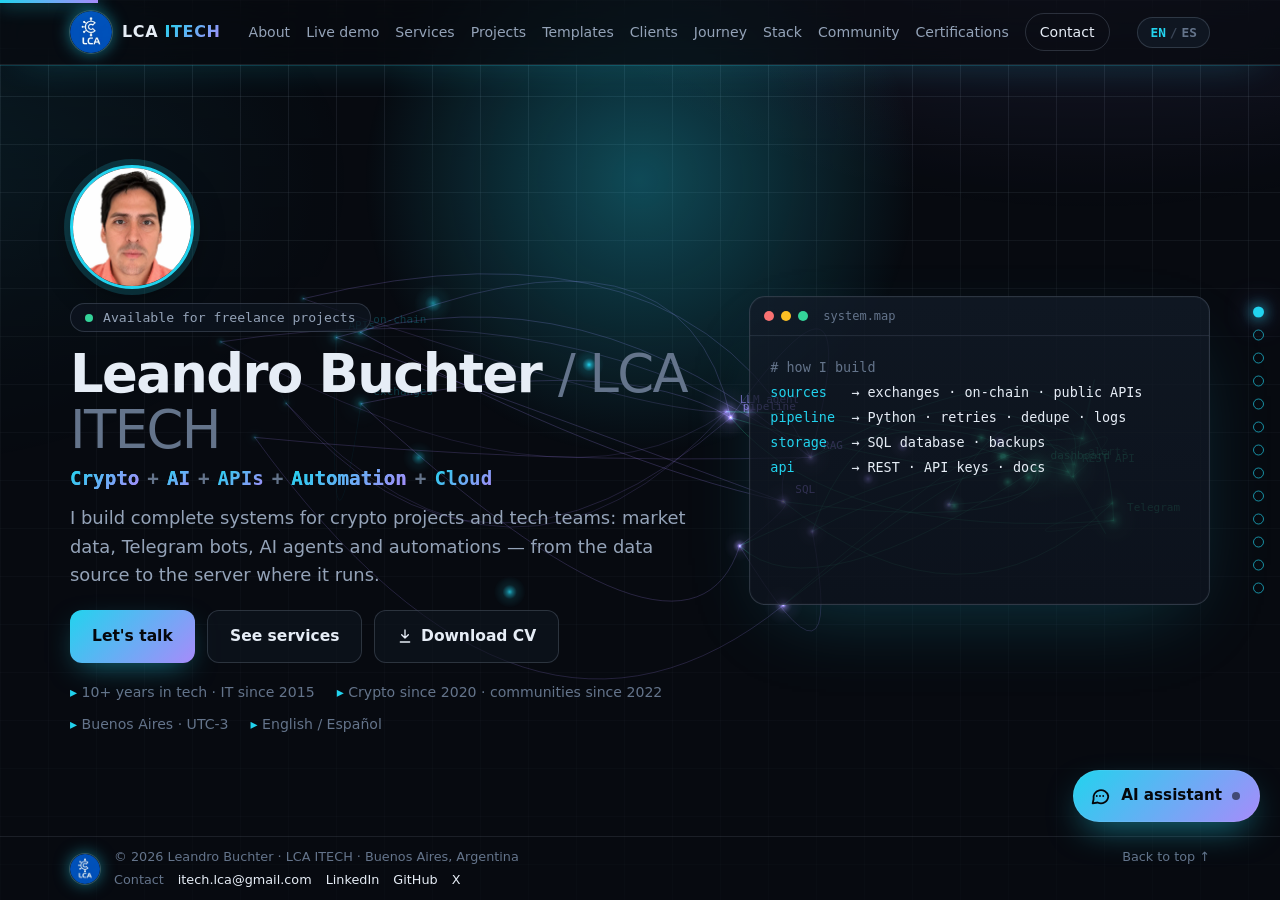
==== commit 27879103: "SEO: versión en español con URL propia (/es/), hreflang y metadatos; contacto para clientes de otros" ====
--- a/index.html
+++ b/index.html
@@ -3,29 +3,44 @@
 <head>
   <meta charset="utf-8">
   <meta name="viewport" content="width=device-width, initial-scale=1">
-  <title>Leandro Buchter · LCA ITECH — Systems builder: crypto bots, APIs, AI automation</title>
-  <meta name="description" content="Leandro Buchter (LCA ITECH), Buenos Aires: systems builder for crypto data platforms, Telegram bots, REST APIs and AI automation, end to end. Site available in English and Spanish.">
+  <title>AI Automation, Telegram Bots &amp; APIs · Leandro Buchter (LCA ITECH)</title>
+  <meta name="description" content="AI automation, Telegram and Discord bots, AI agents and custom APIs for businesses and crypto projects. Fixed-price packages for clients worldwide, in English and Spanish.">
   <meta name="author" content="Leandro Buchter">
-  <meta property="og:title" content="Leandro Buchter · LCA ITECH — Systems builder: crypto bots, APIs, AI automation">
-  <meta property="og:description" content="Crypto bots, market data APIs and AI automation — full systems, end to end. English / Español.">
+  <meta name="robots" content="index, follow, max-image-preview:large">
+  <link rel="canonical" href="https://portfolio.lcaitech.com/">
+  <link rel="alternate" hreflang="en" href="https://portfolio.lcaitech.com/">
+  <link rel="alternate" hreflang="es" href="https://portfolio.lcaitech.com/es/">
+  <link rel="alternate" hreflang="x-default" href="https://portfolio.lcaitech.com/">
   <meta property="og:type" content="website">
-  <link rel="canonical" href="https://portfolio.lcaitech.com/">
+  <meta property="og:site_name" content="LCA ITECH">
+  <meta property="og:title" content="AI Automation, Telegram Bots &amp; APIs · Leandro Buchter (LCA ITECH)">
+  <meta property="og:description" content="AI automation, bots, AI agents and custom APIs, end to end. Clients worldwide · English / Español.">
   <meta property="og:url" content="https://portfolio.lcaitech.com/">
+  <meta property="og:locale" content="en_US">
+  <meta property="og:locale:alternate" content="es_LA">
   <meta property="og:image" content="https://portfolio.lcaitech.com/assets/og.jpg">
   <meta property="og:image:width" content="1200">
   <meta property="og:image:height" content="630">
-  <meta property="og:site_name" content="LCA ITECH">
-  <meta property="og:locale" content="en_US">
-  <meta property="og:locale:alternate" content="es_AR">
-  <meta property="og:image:alt" content="Leandro Buchter · LCA ITECH — Systems builder: crypto bots, APIs, AI automation">
+  <meta property="og:image:alt" content="AI Automation, Telegram Bots &amp; APIs · Leandro Buchter (LCA ITECH)">
   <meta name="twitter:card" content="summary_large_image">
   <meta name="twitter:site" content="@LCA_ITECH">
-  <meta name="twitter:title" content="Leandro Buchter · LCA ITECH — Systems builder: crypto bots, APIs, AI automation">
-  <meta name="twitter:description" content="Crypto bots, market data APIs and AI automation — full systems, end to end. English / Español.">
   <meta name="twitter:creator" content="@LCA_ITECH">
-  <meta name="twitter:image:alt" content="Leandro Buchter · LCA ITECH — Systems builder: crypto bots, APIs, AI automation">
-  <meta name="robots" content="index, follow, max-image-preview:large">
+  <meta name="twitter:title" content="AI Automation, Telegram Bots &amp; APIs · Leandro Buchter (LCA ITECH)">
+  <meta name="twitter:description" content="AI automation, bots, AI agents and custom APIs, end to end. Clients worldwide · English / Español.">
   <meta name="twitter:image" content="https://portfolio.lcaitech.com/assets/og.jpg">
+  <meta name="twitter:image:alt" content="AI Automation, Telegram Bots &amp; APIs · Leandro Buchter (LCA ITECH)">
+  <script>
+    // Idioma: / = inglés, /es/ = español. En la portada en inglés, quien tiene el navegador en español
+    // (o eligió español antes) pasa a /es/ conservando el #ancla. ?lang=es|en sigue andando (links viejos).
+    (function () {
+      var page = document.documentElement.getAttribute('data-lang') === 'es' ? 'es' : 'en', want = null, s = null;
+      var q = new URLSearchParams(location.search).get('lang');
+      try { s = localStorage.getItem('lca-lang'); } catch (e) {}
+      if (q === 'es' || q === 'en') { want = q; try { localStorage.setItem('lca-lang', q); } catch (e) {} }
+      else if (page === 'en') want = s === 'es' || s === 'en' ? s : ((navigator.language || 'en').toLowerCase().indexOf('es') === 0 ? 'es' : 'en');
+      if (want && want !== page) location.replace((want === 'es' ? '/es/' : '/') + location.hash);
+    })();
+  </script>
   <meta name="theme-color" content="#070a10">
   <link rel="icon" href="assets/favicon-32.png" type="image/png" sizes="32x32">
   <link rel="apple-touch-icon" href="assets/apple-touch-icon.png">
@@ -55,12 +70,14 @@
         "es"
       ],
       "knowsAbout": [
+        "AI automation",
+        "Business process automation",
+        "Telegram bots",
+        "Discord bots",
+        "Chatbots",
+        "AI agents",
+        "REST APIs",
         "Crypto market data",
-        "Telegram bots",
-        "AI agents",
-        "AI automation",
-        "REST APIs",
-        "Automation",
         "Google Cloud",
         "Decentralized finance"
       ],
@@ -103,10 +120,27 @@
       ],
       "sameAs": [
         "https://github.com/LCAITECH",
-        "https://x.com/LCA_ITECH"
+        "https://x.com/LCA_ITECH",
+        "https://t.me/leandroLCA"
       ],
       "hasOfferCatalog": {
         "@id": "https://portfolio.lcaitech.com/#services"
+      },
+      "description": "AI automation, Telegram and Discord bots, AI agents and custom APIs for businesses and crypto projects. Fixed-price packages, worldwide, in English and Spanish.",
+      "knowsLanguage": [
+        "en",
+        "es"
+      ],
+      "contactPoint": {
+        "@type": "ContactPoint",
+        "contactType": "sales",
+        "email": "itech.lca@gmail.com",
+        "url": "https://portfolio.lcaitech.com/#contact",
+        "availableLanguage": [
+          "English",
+          "Spanish"
+        ],
+        "areaServed": "Worldwide"
       }
     },
     {
@@ -279,6 +313,21 @@
       "about": {
         "@id": "https://portfolio.lcaitech.com/#leandro"
       }
+    },
+    {
+      "@type": "WebPage",
+      "@id": "https://portfolio.lcaitech.com/#webpage",
+      "url": "https://portfolio.lcaitech.com/",
+      "name": "AI Automation, Telegram Bots & APIs · Leandro Buchter (LCA ITECH)",
+      "description": "AI automation, Telegram and Discord bots, AI agents and custom APIs for businesses and crypto projects. Fixed-price packages for clients worldwide, in English and Spanish.",
+      "inLanguage": "en",
+      "isPartOf": {
+        "@id": "https://portfolio.lcaitech.com/#website"
+      },
+      "about": {
+        "@id": "https://portfolio.lcaitech.com/#org"
+      },
+      "primaryImageOfPage": "https://portfolio.lcaitech.com/assets/og.jpg"
     }
   ]
 }
@@ -311,9 +360,9 @@
         <a href="#contact" class="nav__cta"><span lang="en">Contact</span><span lang="es">Contacto</span></a>
       </nav>
       <div class="nav__tools">
-        <button class="lang" id="langToggle" type="button" aria-label="Cambiar idioma / Switch language">
+        <a class="lang" id="langToggle" href="/es/" hreflang="es" aria-label="Ver en español / Switch to Spanish">
           <span class="lang__opt" data-opt="en">EN</span><span class="lang__sep">/</span><span class="lang__opt" data-opt="es">ES</span>
-        </button>
+        </a>
         <button class="burger" id="burger" type="button" aria-label="Menu" aria-expanded="false" aria-controls="navLinks">
           <span></span><span></span><span></span>
         </button>
@@ -331,7 +380,7 @@
           </p>
           <h1>Leandro Buchter <span class="muted">/ LCA ITECH</span></h1>
           <p class="hero__tags">
-            <span>Crypto</span><i>+</i><span>AI</span><i>+</i><span>APIs</span><i>+</i><span>Automation</span><i>+</i><span>Cloud</span>
+            <span><span lang="en">Crypto</span><span lang="es">Cripto</span></span><i>+</i><span><span lang="en">AI</span><span lang="es">IA</span></span><i>+</i><span>APIs</span><i>+</i><span><span lang="en">Automation</span><span lang="es">Automatización</span></span><i>+</i><span>Cloud</span>
           </p>
           <p class="lead">
             <span lang="en">I build complete systems for crypto projects and tech teams: market data, Telegram bots, AI agents and automations — from the data source to the server where it runs.</span>
@@ -1059,8 +1108,8 @@
           <p class="kicker">08 · <span lang="en">Contact</span><span lang="es">Contacto</span></p>
           <h2><span lang="en">Have a project in mind?</span><span lang="es">¿Tienes un proyecto en mente?</span></h2>
           <p class="section__sub">
-            <span lang="en">Tell me about your project. I review every request and reply by email with questions or a first idea.</span>
-            <span lang="es">Cuéntame sobre tu proyecto. Reviso cada consulta y te respondo por email con preguntas o una primera idea.</span>
+            <span lang="en">Tell me about your project. I work with clients in any country, in English or Spanish. I review every request and reply in writing with questions or a first idea.</span>
+            <span lang="es">Cuéntame sobre tu proyecto. Trabajo con clientes de cualquier país, en español o en inglés. Reviso cada consulta y te respondo por escrito con preguntas o una primera idea.</span>
           </p>
           <div class="contact__layout">
           <form class="cf" id="contactForm" novalidate action="https://formsubmit.co/itech.lca@gmail.com" method="POST">
@@ -1075,16 +1124,31 @@
               <div class="cf__f"><label for="cfBudget"><span lang="en">Approximate budget</span><span lang="es">Presupuesto aproximado</span></label><select id="cfBudget" name="budget"><option value="" data-en="— select —" data-es="— elige —">— select —</option><option value="<500 USD" data-en="&lt; USD 500" data-es="&lt; USD 500">&lt; USD 500</option><option value="500-1500 USD" data-en="USD 500–1,500" data-es="USD 500–1.500">USD 500–1,500</option><option value="1500-3000 USD" data-en="USD 1,500–3,000" data-es="USD 1.500–3.000">USD 1,500–3,000</option><option value="3000+ USD" data-en="USD 3,000+" data-es="USD 3.000+">USD 3,000+</option><option value="Not sure" data-en="Not sure" data-es="No estoy seguro">Not sure</option></select></div>
               <div class="cf__f"><label for="cfTime"><span lang="en">Timeline</span><span lang="es">Plazo</span></label><select id="cfTime" name="timeline"><option value="" data-en="— select —" data-es="— elige —">— select —</option><option value="ASAP (<2 weeks)" data-en="ASAP (&lt; 2 weeks)" data-es="Urgente (&lt; 2 semanas)">ASAP (&lt; 2 weeks)</option><option value="Within 1 month" data-en="Within 1 month" data-es="En 1 mes">Within 1 month</option><option value="1-3 months" data-en="1–3 months" data-es="1–3 meses">1–3 months</option><option value="Just exploring" data-en="Just exploring" data-es="Solo explorando">Just exploring</option></select></div>
               <div class="cf__f"><label for="cfLang"><span lang="en">Preferred language</span><span lang="es">Idioma preferido</span></label><select id="cfLang" name="preferred_language"><option value="Español">Español</option><option value="English">English</option><option value="Português">Português</option></select></div>
+              <div class="cf__f"><label for="cfCountry"><span lang="en">Country</span><span lang="es">País</span> <small class="cf__opt"><span lang="en">(optional)</span><span lang="es">(opcional)</span></small></label><input id="cfCountry" name="country" type="text" autocomplete="country-name" maxlength="80"></div>
+              <div class="cf__f"><label for="cfTg"><span lang="en">Telegram, if you prefer it</span><span lang="es">Telegram, si lo prefieres</span> <small class="cf__opt"><span lang="en">(optional)</span><span lang="es">(opcional)</span></small></label><input id="cfTg" name="telegram" type="text" maxlength="40" placeholder="@usuario" autocomplete="off"><small class="cf__err" id="cfTgErr"></small></div>
+              <input type="hidden" name="visitor_timezone" id="cfTz" value="">
               <div class="cf__f cf__f--full cf__consent"><label><input type="checkbox" id="cfConsent" name="consent" value="yes" required> <span lang="en">I agree that Leandro stores this info only to answer my inquiry.</span><span lang="es">Acepto que Leandro guarde estos datos solo para responder mi consulta.</span></label><small class="cf__err" id="cfConsentErr"></small></div>
             </div>
             <div class="cf__actions">
               <button class="btn btn--primary" type="submit" id="cfSubmit"><span lang="en">Send inquiry</span><span lang="es">Enviar consulta</span></button>
-              <a class="link cf__mail" href="mailto:itech.lca@gmail.com?subject=Project%20inquiry"><span lang="en">or email itech.lca@gmail.com</span><span lang="es">o escribe a itech.lca@gmail.com</span></a>
+              <a class="link cf__mail" href="mailto:itech.lca@gmail.com?subject=Project%20inquiry" data-subject-es="Consulta%20de%20proyecto"><span lang="en">or email itech.lca@gmail.com</span><span lang="es">o escribe a itech.lca@gmail.com</span></a>
             </div>
             <p class="cf__status" id="cfStatus" role="status" aria-live="polite" hidden></p>
-            <p class="cf__privacy"><span lang="en">Sent via FormSubmit to my inbox. Used only to reply; never shared. I review every request and reply in writing.</span><span lang="es">Se envía por FormSubmit a mi correo. Solo lo uso para responderte; no se comparte. Reviso cada consulta y te respondo por escrito.</span></p>
+            <p class="cf__privacy"><span lang="en">Sent via FormSubmit to my inbox; you get a confirmation email. Used only to reply; never shared.</span><span lang="es">Se envía por FormSubmit a mi correo y te llega un correo de confirmación. Solo lo uso para responderte; no se comparte.</span></p>
           </form>
           <aside class="contact__side">
+            <div class="cx">
+              <h3 class="cx__title"><span lang="en">Prefer to write directly?</span><span lang="es">¿Prefieres escribir directo?</span></h3>
+              <ul class="cx__list">
+                <li><a href="mailto:itech.lca@gmail.com"><b>Email</b> itech.lca@gmail.com</a><button class="cx__copy" type="button" data-copy="itech.lca@gmail.com"><span lang="en">Copy</span><span lang="es">Copiar</span></button></li>
+              </ul>
+              <dl class="cx__facts">
+                <dt><span lang="en">Languages</span><span lang="es">Idiomas</span></dt><dd>English · Español</dd>
+                <dt><span lang="en">Time zone</span><span lang="es">Zona horaria</span></dt><dd>Buenos Aires (UTC−3)<span class="cx__clock" id="cxClock" hidden></span></dd>
+                <dt><span lang="en">Clients</span><span lang="es">Clientes</span></dt><dd><span lang="en">Any country · payment in USDC/USDT or bank transfer</span><span lang="es">Cualquier país · pago en USDC/USDT o transferencia</span></dd>
+              </dl>
+              <p class="cx__note"><span lang="en">Everything is handled in writing, so the time difference is not a problem.</span><span lang="es">Todo se trabaja por escrito, así que la diferencia horaria no es un problema.</span></p>
+            </div>
             <p class="qr__hint"><span lang="en">On desktop? Scan with your phone:</span><span lang="es">¿Estás en una computadora? Escanea con tu teléfono:</span></p>
             <ul class="qr">
               <li><a href="https://t.me/lcaitech_demo_bot" target="_blank" rel="noopener"><img class="qr__img" src="assets/qr/demo-bot.svg" alt="QR https://t.me/lcaitech_demo_bot" width="96" height="96" loading="lazy"><span class="qr__lbl"><span lang="en">Demo bot</span><span lang="es">Bot demo</span> <small>@lcaitech_demo_bot</small></span></a></li>
--- a/styles.css
+++ b/styles.css
@@ -39,7 +39,7 @@
 .nav__cta{color:var(--txt)!important;border:1px solid var(--line2);padding:7px 14px;border-radius:999px}
 .nav__cta:hover{border-color:var(--acc)}
 .nav__tools{display:flex;align-items:center;gap:10px}
-.lang{font:600 .8rem var(--mono);background:var(--card);color:var(--dim);border:1px solid var(--line2);border-radius:999px;padding:7px 12px;cursor:pointer}
+.lang{display:inline-block;text-decoration:none;font:600 .8rem var(--mono);background:var(--card);color:var(--dim);border:1px solid var(--line2);border-radius:999px;padding:7px 12px;cursor:pointer}
 .lang__sep{margin:0 4px;opacity:.5}
 html[data-lang="en"] .lang__opt[data-opt="en"],html[data-lang="es"] .lang__opt[data-opt="es"]{color:var(--acc)}
 .burger{display:none;width:40px;height:40px;border-radius:10px;background:var(--card);border:1px solid var(--line2);cursor:pointer;flex-direction:column;justify-content:center;align-items:center;gap:5px}
@@ -471,6 +471,21 @@
 .cf__privacy{margin-top:8px;font-size:.74rem;color:var(--dim)}
 .cf button[disabled]{opacity:.6;cursor:wait}
 .contact__side{display:flex;flex-direction:column;gap:12px;align-items:stretch}
+/* contacto directo: email + idiomas + zona horaria */
+.cx{border:1px solid var(--line2);border-radius:12px;padding:12px 14px;display:flex;flex-direction:column;gap:8px}
+.cx__title{font-size:.92rem;margin:0}
+.cx__list{list-style:none;display:flex;flex-direction:column;gap:6px}
+.cx__list li{display:flex;align-items:center;justify-content:space-between;gap:8px;flex-wrap:wrap}
+.cx__list a{font-size:.86rem;word-break:break-all}
+.cx__list b{display:block;font:600 .7rem var(--mono);color:var(--dim);text-transform:uppercase;letter-spacing:.04em}
+.cx__copy{font:600 .72rem var(--mono);background:var(--card);color:var(--dim);border:1px solid var(--line2);border-radius:999px;padding:4px 10px;cursor:pointer}
+.cx__copy:hover,.cx__copy.is-ok{color:var(--acc);border-color:var(--acc)}
+.cx__facts{display:grid;grid-template-columns:auto 1fr;gap:3px 10px;font-size:.8rem;margin:0}
+.cx__facts dt{color:var(--dim)}
+.cx__facts dd{margin:0}
+.cx__clock{display:block;font:400 .72rem var(--mono);color:var(--dim)}
+.cx__note{font-size:.76rem;color:var(--dim);margin:0}
+.cf__opt{font-weight:400;color:var(--dim)}
 .qr__hint{font-size:.8rem;color:var(--dim)}
 .qr{list-style:none;display:grid;grid-template-columns:1fr 1fr;gap:10px}
 .qr a{display:flex;flex-direction:column;align-items:center;gap:6px;padding:10px 8px;border:1px solid var(--line2);border-radius:12px;font-weight:600;font-size:.84rem;text-align:center;transition:border-color .2s}
@@ -500,6 +515,7 @@
   html.deck .cf__actions{margin-top:8px}
   html.deck .qr__img{width:76px;height:76px}
   html.deck .qr a{padding:6px}
+  html.deck .cx__note{display:none}
 }
 @media (max-height:740px){
   html.deck #contact.section{padding:10px 0}
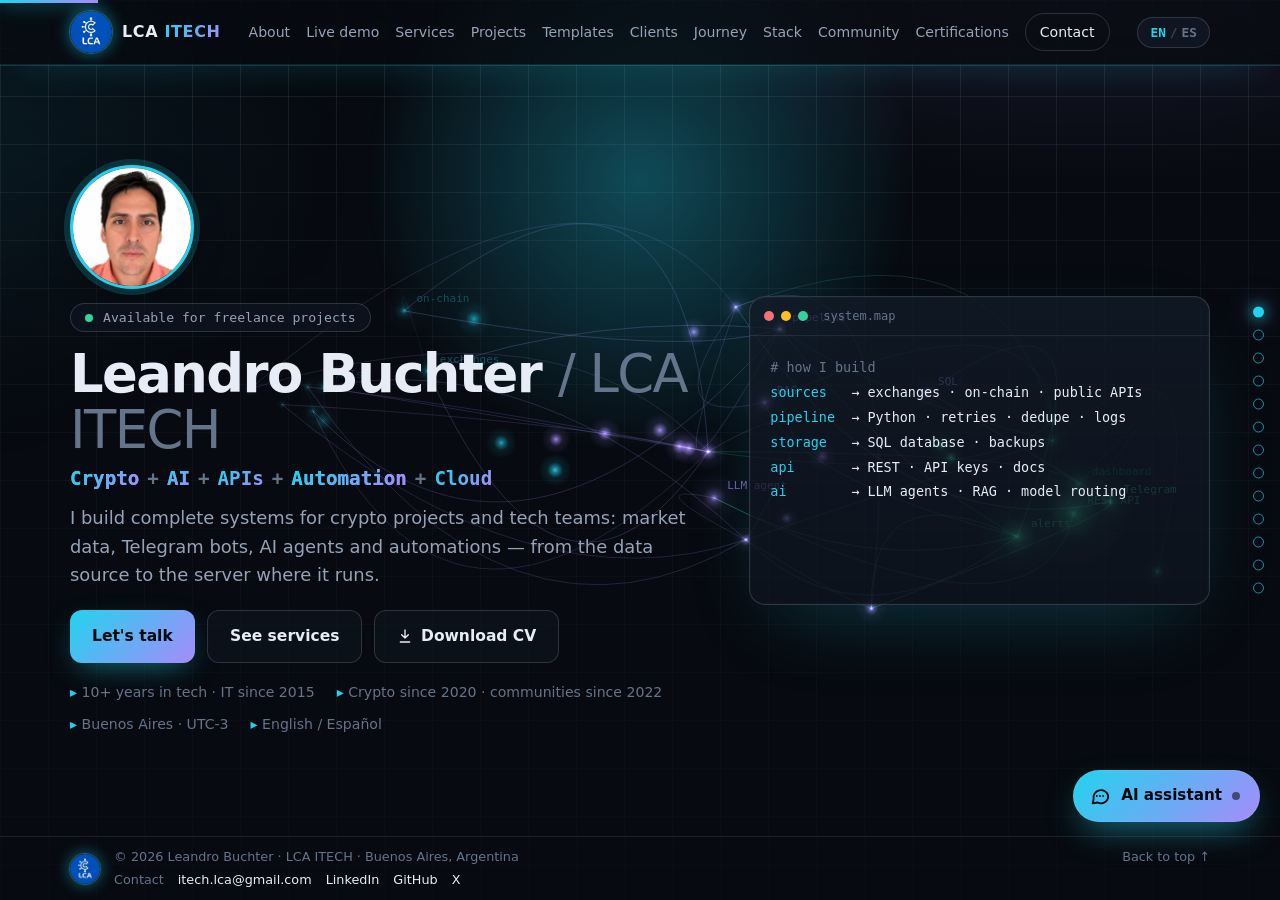
==== commit dec497b3: "SEO: suma Twitch (bots para streamers) a títulos, descripciones y JSON-LD en los dos idiomas Co-Auth" ====
--- a/index.html
+++ b/index.html
@@ -3,8 +3,8 @@
 <head>
   <meta charset="utf-8">
   <meta name="viewport" content="width=device-width, initial-scale=1">
-  <title>AI Automation, Telegram Bots &amp; APIs · Leandro Buchter (LCA ITECH)</title>
-  <meta name="description" content="AI automation, Telegram and Discord bots, AI agents and custom APIs for businesses and crypto projects. Fixed-price packages for clients worldwide, in English and Spanish.">
+  <title>AI Automation, Telegram &amp; Twitch Bots, APIs · Leandro Buchter (LCA ITECH)</title>
+  <meta name="description" content="AI automation, Telegram, Discord and Twitch bots, AI agents and custom APIs for businesses, streamers and crypto projects. Fixed-price packages for clients worldwide, in English and Spanish.">
   <meta name="author" content="Leandro Buchter">
   <meta name="robots" content="index, follow, max-image-preview:large">
   <link rel="canonical" href="https://portfolio.lcaitech.com/">
@@ -13,22 +13,22 @@
   <link rel="alternate" hreflang="x-default" href="https://portfolio.lcaitech.com/">
   <meta property="og:type" content="website">
   <meta property="og:site_name" content="LCA ITECH">
-  <meta property="og:title" content="AI Automation, Telegram Bots &amp; APIs · Leandro Buchter (LCA ITECH)">
-  <meta property="og:description" content="AI automation, bots, AI agents and custom APIs, end to end. Clients worldwide · English / Español.">
+  <meta property="og:title" content="AI Automation, Telegram &amp; Twitch Bots, APIs · Leandro Buchter (LCA ITECH)">
+  <meta property="og:description" content="AI automation, Telegram and Twitch bots, AI agents and custom APIs, end to end. Clients worldwide · English / Español.">
   <meta property="og:url" content="https://portfolio.lcaitech.com/">
   <meta property="og:locale" content="en_US">
   <meta property="og:locale:alternate" content="es_LA">
   <meta property="og:image" content="https://portfolio.lcaitech.com/assets/og.jpg">
   <meta property="og:image:width" content="1200">
   <meta property="og:image:height" content="630">
-  <meta property="og:image:alt" content="AI Automation, Telegram Bots &amp; APIs · Leandro Buchter (LCA ITECH)">
+  <meta property="og:image:alt" content="AI Automation, Telegram &amp; Twitch Bots, APIs · Leandro Buchter (LCA ITECH)">
   <meta name="twitter:card" content="summary_large_image">
   <meta name="twitter:site" content="@LCA_ITECH">
   <meta name="twitter:creator" content="@LCA_ITECH">
-  <meta name="twitter:title" content="AI Automation, Telegram Bots &amp; APIs · Leandro Buchter (LCA ITECH)">
-  <meta name="twitter:description" content="AI automation, bots, AI agents and custom APIs, end to end. Clients worldwide · English / Español.">
+  <meta name="twitter:title" content="AI Automation, Telegram &amp; Twitch Bots, APIs · Leandro Buchter (LCA ITECH)">
+  <meta name="twitter:description" content="AI automation, Telegram and Twitch bots, AI agents and custom APIs, end to end. Clients worldwide · English / Español.">
   <meta name="twitter:image" content="https://portfolio.lcaitech.com/assets/og.jpg">
-  <meta name="twitter:image:alt" content="AI Automation, Telegram Bots &amp; APIs · Leandro Buchter (LCA ITECH)">
+  <meta name="twitter:image:alt" content="AI Automation, Telegram &amp; Twitch Bots, APIs · Leandro Buchter (LCA ITECH)">
   <script>
     // Idioma: / = inglés, /es/ = español. En la portada en inglés, quien tiene el navegador en español
     // (o eligió español antes) pasa a /es/ conservando el #ancla. ?lang=es|en sigue andando (links viejos).
@@ -74,6 +74,7 @@
         "Business process automation",
         "Telegram bots",
         "Discord bots",
+        "Twitch bots",
         "Chatbots",
         "AI agents",
         "REST APIs",
@@ -126,7 +127,7 @@
       "hasOfferCatalog": {
         "@id": "https://portfolio.lcaitech.com/#services"
       },
-      "description": "AI automation, Telegram and Discord bots, AI agents and custom APIs for businesses and crypto projects. Fixed-price packages, worldwide, in English and Spanish.",
+      "description": "AI automation, Telegram, Discord and Twitch bots, AI agents and custom APIs for businesses, streamers and crypto projects. Fixed-price packages, worldwide, in English and Spanish.",
       "knowsLanguage": [
         "en",
         "es"
@@ -318,8 +319,8 @@
       "@type": "WebPage",
       "@id": "https://portfolio.lcaitech.com/#webpage",
       "url": "https://portfolio.lcaitech.com/",
-      "name": "AI Automation, Telegram Bots & APIs · Leandro Buchter (LCA ITECH)",
-      "description": "AI automation, Telegram and Discord bots, AI agents and custom APIs for businesses and crypto projects. Fixed-price packages for clients worldwide, in English and Spanish.",
+      "name": "AI Automation, Telegram & Twitch Bots, APIs · Leandro Buchter (LCA ITECH)",
+      "description": "AI automation, Telegram, Discord and Twitch bots, AI agents and custom APIs for businesses, streamers and crypto projects. Fixed-price packages for clients worldwide, in English and Spanish.",
       "inLanguage": "en",
       "isPartOf": {
         "@id": "https://portfolio.lcaitech.com/#website"
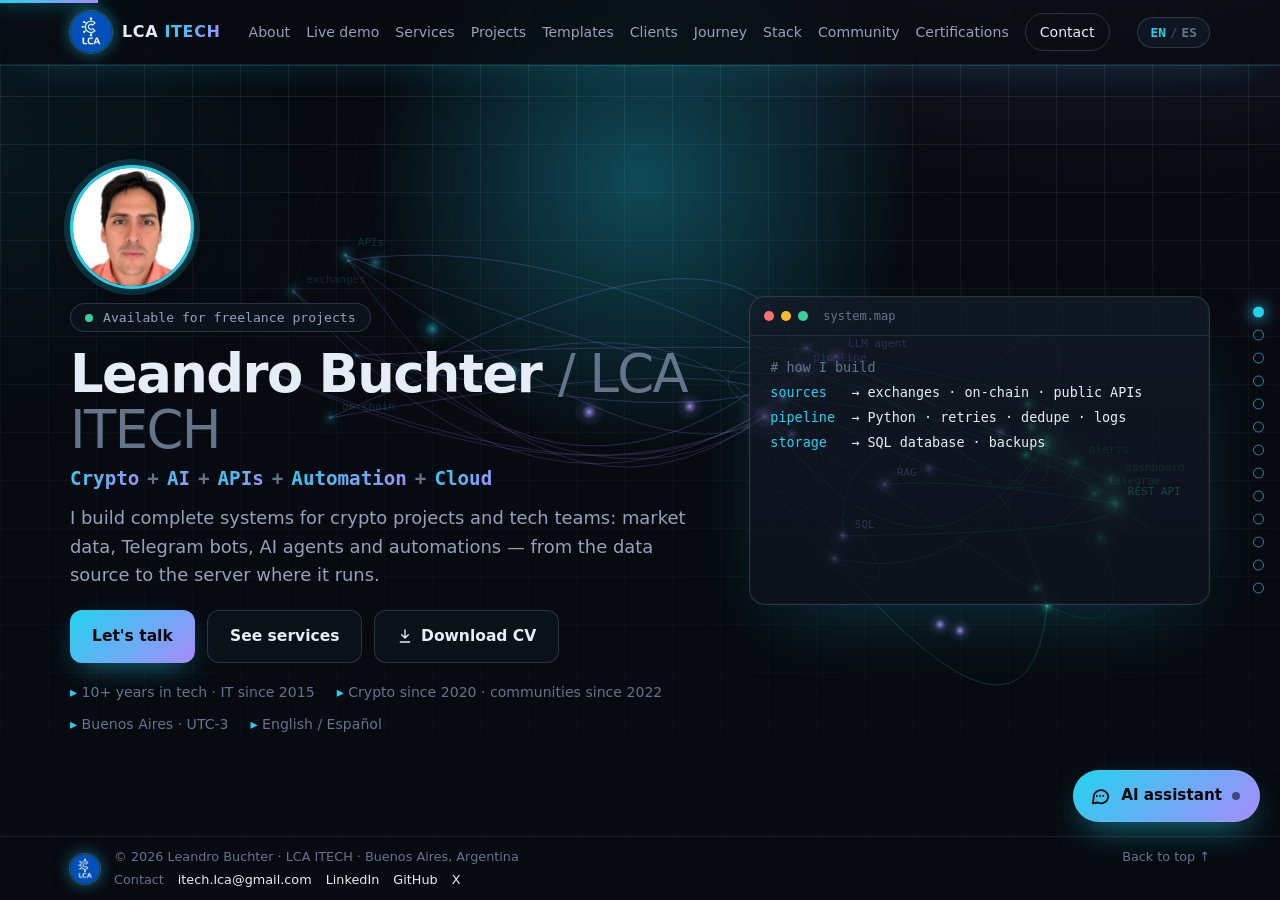
==== commit c26a3b22: "Español neutral en la versión ES: tuteo en lugar de voseo y vocabulario sin modismos (#3) Solo cambi" ====
--- a/index.html
+++ b/index.html
@@ -3,44 +3,29 @@
 <head>
   <meta charset="utf-8">
   <meta name="viewport" content="width=device-width, initial-scale=1">
-  <title>AI Automation, Telegram &amp; Twitch Bots, APIs · Leandro Buchter (LCA ITECH)</title>
-  <meta name="description" content="AI automation, Telegram, Discord and Twitch bots, AI agents and custom APIs for businesses, streamers and crypto projects. Fixed-price packages for clients worldwide, in English and Spanish.">
+  <title>Leandro Buchter · LCA ITECH — Systems builder: crypto bots, APIs, AI automation</title>
+  <meta name="description" content="Leandro Buchter (LCA ITECH), Buenos Aires: systems builder for crypto data platforms, Telegram bots, REST APIs and AI automation, end to end. Site available in English and Spanish.">
   <meta name="author" content="Leandro Buchter">
-  <meta name="robots" content="index, follow, max-image-preview:large">
+  <meta property="og:title" content="Leandro Buchter · LCA ITECH — Systems builder: crypto bots, APIs, AI automation">
+  <meta property="og:description" content="Crypto bots, market data APIs and AI automation — full systems, end to end. English / Español.">
+  <meta property="og:type" content="website">
   <link rel="canonical" href="https://portfolio.lcaitech.com/">
-  <link rel="alternate" hreflang="en" href="https://portfolio.lcaitech.com/">
-  <link rel="alternate" hreflang="es" href="https://portfolio.lcaitech.com/es/">
-  <link rel="alternate" hreflang="x-default" href="https://portfolio.lcaitech.com/">
-  <meta property="og:type" content="website">
-  <meta property="og:site_name" content="LCA ITECH">
-  <meta property="og:title" content="AI Automation, Telegram &amp; Twitch Bots, APIs · Leandro Buchter (LCA ITECH)">
-  <meta property="og:description" content="AI automation, Telegram and Twitch bots, AI agents and custom APIs, end to end. Clients worldwide · English / Español.">
   <meta property="og:url" content="https://portfolio.lcaitech.com/">
-  <meta property="og:locale" content="en_US">
-  <meta property="og:locale:alternate" content="es_LA">
   <meta property="og:image" content="https://portfolio.lcaitech.com/assets/og.jpg">
   <meta property="og:image:width" content="1200">
   <meta property="og:image:height" content="630">
-  <meta property="og:image:alt" content="AI Automation, Telegram &amp; Twitch Bots, APIs · Leandro Buchter (LCA ITECH)">
+  <meta property="og:site_name" content="LCA ITECH">
+  <meta property="og:locale" content="en_US">
+  <meta property="og:locale:alternate" content="es_AR">
+  <meta property="og:image:alt" content="Leandro Buchter · LCA ITECH — Systems builder: crypto bots, APIs, AI automation">
   <meta name="twitter:card" content="summary_large_image">
   <meta name="twitter:site" content="@LCA_ITECH">
+  <meta name="twitter:title" content="Leandro Buchter · LCA ITECH — Systems builder: crypto bots, APIs, AI automation">
+  <meta name="twitter:description" content="Crypto bots, market data APIs and AI automation — full systems, end to end. English / Español.">
   <meta name="twitter:creator" content="@LCA_ITECH">
-  <meta name="twitter:title" content="AI Automation, Telegram &amp; Twitch Bots, APIs · Leandro Buchter (LCA ITECH)">
-  <meta name="twitter:description" content="AI automation, Telegram and Twitch bots, AI agents and custom APIs, end to end. Clients worldwide · English / Español.">
+  <meta name="twitter:image:alt" content="Leandro Buchter · LCA ITECH — Systems builder: crypto bots, APIs, AI automation">
+  <meta name="robots" content="index, follow, max-image-preview:large">
   <meta name="twitter:image" content="https://portfolio.lcaitech.com/assets/og.jpg">
-  <meta name="twitter:image:alt" content="AI Automation, Telegram &amp; Twitch Bots, APIs · Leandro Buchter (LCA ITECH)">
-  <script>
-    // Idioma: / = inglés, /es/ = español. En la portada en inglés, quien tiene el navegador en español
-    // (o eligió español antes) pasa a /es/ conservando el #ancla. ?lang=es|en sigue andando (links viejos).
-    (function () {
-      var page = document.documentElement.getAttribute('data-lang') === 'es' ? 'es' : 'en', want = null, s = null;
-      var q = new URLSearchParams(location.search).get('lang');
-      try { s = localStorage.getItem('lca-lang'); } catch (e) {}
-      if (q === 'es' || q === 'en') { want = q; try { localStorage.setItem('lca-lang', q); } catch (e) {} }
-      else if (page === 'en') want = s === 'es' || s === 'en' ? s : ((navigator.language || 'en').toLowerCase().indexOf('es') === 0 ? 'es' : 'en');
-      if (want && want !== page) location.replace((want === 'es' ? '/es/' : '/') + location.hash);
-    })();
-  </script>
   <meta name="theme-color" content="#070a10">
   <link rel="icon" href="assets/favicon-32.png" type="image/png" sizes="32x32">
   <link rel="apple-touch-icon" href="assets/apple-touch-icon.png">
@@ -70,15 +55,12 @@
         "es"
       ],
       "knowsAbout": [
+        "Crypto market data",
+        "Telegram bots",
+        "AI agents",
         "AI automation",
-        "Business process automation",
-        "Telegram bots",
-        "Discord bots",
-        "Twitch bots",
-        "Chatbots",
-        "AI agents",
         "REST APIs",
-        "Crypto market data",
+        "Automation",
         "Google Cloud",
         "Decentralized finance"
       ],
@@ -121,27 +103,10 @@
       ],
       "sameAs": [
         "https://github.com/LCAITECH",
-        "https://x.com/LCA_ITECH",
-        "https://t.me/leandroLCA"
+        "https://x.com/LCA_ITECH"
       ],
       "hasOfferCatalog": {
         "@id": "https://portfolio.lcaitech.com/#services"
-      },
-      "description": "AI automation, Telegram, Discord and Twitch bots, AI agents and custom APIs for businesses, streamers and crypto projects. Fixed-price packages, worldwide, in English and Spanish.",
-      "knowsLanguage": [
-        "en",
-        "es"
-      ],
-      "contactPoint": {
-        "@type": "ContactPoint",
-        "contactType": "sales",
-        "email": "itech.lca@gmail.com",
-        "url": "https://portfolio.lcaitech.com/#contact",
-        "availableLanguage": [
-          "English",
-          "Spanish"
-        ],
-        "areaServed": "Worldwide"
       }
     },
     {
@@ -314,21 +279,6 @@
       "about": {
         "@id": "https://portfolio.lcaitech.com/#leandro"
       }
-    },
-    {
-      "@type": "WebPage",
-      "@id": "https://portfolio.lcaitech.com/#webpage",
-      "url": "https://portfolio.lcaitech.com/",
-      "name": "AI Automation, Telegram & Twitch Bots, APIs · Leandro Buchter (LCA ITECH)",
-      "description": "AI automation, Telegram, Discord and Twitch bots, AI agents and custom APIs for businesses, streamers and crypto projects. Fixed-price packages for clients worldwide, in English and Spanish.",
-      "inLanguage": "en",
-      "isPartOf": {
-        "@id": "https://portfolio.lcaitech.com/#website"
-      },
-      "about": {
-        "@id": "https://portfolio.lcaitech.com/#org"
-      },
-      "primaryImageOfPage": "https://portfolio.lcaitech.com/assets/og.jpg"
     }
   ]
 }
@@ -361,9 +311,9 @@
         <a href="#contact" class="nav__cta"><span lang="en">Contact</span><span lang="es">Contacto</span></a>
       </nav>
       <div class="nav__tools">
-        <a class="lang" id="langToggle" href="/es/" hreflang="es" aria-label="Ver en español / Switch to Spanish">
+        <button class="lang" id="langToggle" type="button" aria-label="Cambiar idioma / Switch language">
           <span class="lang__opt" data-opt="en">EN</span><span class="lang__sep">/</span><span class="lang__opt" data-opt="es">ES</span>
-        </a>
+        </button>
         <button class="burger" id="burger" type="button" aria-label="Menu" aria-expanded="false" aria-controls="navLinks">
           <span></span><span></span><span></span>
         </button>
@@ -381,7 +331,7 @@
           </p>
           <h1>Leandro Buchter <span class="muted">/ LCA ITECH</span></h1>
           <p class="hero__tags">
-            <span><span lang="en">Crypto</span><span lang="es">Cripto</span></span><i>+</i><span><span lang="en">AI</span><span lang="es">IA</span></span><i>+</i><span>APIs</span><i>+</i><span><span lang="en">Automation</span><span lang="es">Automatización</span></span><i>+</i><span>Cloud</span>
+            <span>Crypto</span><i>+</i><span>AI</span><i>+</i><span>APIs</span><i>+</i><span>Automation</span><i>+</i><span>Cloud</span>
           </p>
           <p class="lead">
             <span lang="en">I build complete systems for crypto projects and tech teams: market data, Telegram bots, AI agents and automations — from the data source to the server where it runs.</span>
@@ -1109,8 +1059,8 @@
           <p class="kicker">08 · <span lang="en">Contact</span><span lang="es">Contacto</span></p>
           <h2><span lang="en">Have a project in mind?</span><span lang="es">¿Tienes un proyecto en mente?</span></h2>
           <p class="section__sub">
-            <span lang="en">Tell me about your project. I work with clients in any country, in English or Spanish. I review every request and reply in writing with questions or a first idea.</span>
-            <span lang="es">Cuéntame sobre tu proyecto. Trabajo con clientes de cualquier país, en español o en inglés. Reviso cada consulta y te respondo por escrito con preguntas o una primera idea.</span>
+            <span lang="en">Tell me about your project. I review every request and reply by email with questions or a first idea.</span>
+            <span lang="es">Cuéntame sobre tu proyecto. Reviso cada consulta y te respondo por email con preguntas o una primera idea.</span>
           </p>
           <div class="contact__layout">
           <form class="cf" id="contactForm" novalidate action="https://formsubmit.co/itech.lca@gmail.com" method="POST">
@@ -1125,31 +1075,16 @@
               <div class="cf__f"><label for="cfBudget"><span lang="en">Approximate budget</span><span lang="es">Presupuesto aproximado</span></label><select id="cfBudget" name="budget"><option value="" data-en="— select —" data-es="— elige —">— select —</option><option value="<500 USD" data-en="&lt; USD 500" data-es="&lt; USD 500">&lt; USD 500</option><option value="500-1500 USD" data-en="USD 500–1,500" data-es="USD 500–1.500">USD 500–1,500</option><option value="1500-3000 USD" data-en="USD 1,500–3,000" data-es="USD 1.500–3.000">USD 1,500–3,000</option><option value="3000+ USD" data-en="USD 3,000+" data-es="USD 3.000+">USD 3,000+</option><option value="Not sure" data-en="Not sure" data-es="No estoy seguro">Not sure</option></select></div>
               <div class="cf__f"><label for="cfTime"><span lang="en">Timeline</span><span lang="es">Plazo</span></label><select id="cfTime" name="timeline"><option value="" data-en="— select —" data-es="— elige —">— select —</option><option value="ASAP (<2 weeks)" data-en="ASAP (&lt; 2 weeks)" data-es="Urgente (&lt; 2 semanas)">ASAP (&lt; 2 weeks)</option><option value="Within 1 month" data-en="Within 1 month" data-es="En 1 mes">Within 1 month</option><option value="1-3 months" data-en="1–3 months" data-es="1–3 meses">1–3 months</option><option value="Just exploring" data-en="Just exploring" data-es="Solo explorando">Just exploring</option></select></div>
               <div class="cf__f"><label for="cfLang"><span lang="en">Preferred language</span><span lang="es">Idioma preferido</span></label><select id="cfLang" name="preferred_language"><option value="Español">Español</option><option value="English">English</option><option value="Português">Português</option></select></div>
-              <div class="cf__f"><label for="cfCountry"><span lang="en">Country</span><span lang="es">País</span> <small class="cf__opt"><span lang="en">(optional)</span><span lang="es">(opcional)</span></small></label><input id="cfCountry" name="country" type="text" autocomplete="country-name" maxlength="80"></div>
-              <div class="cf__f"><label for="cfTg"><span lang="en">Telegram, if you prefer it</span><span lang="es">Telegram, si lo prefieres</span> <small class="cf__opt"><span lang="en">(optional)</span><span lang="es">(opcional)</span></small></label><input id="cfTg" name="telegram" type="text" maxlength="40" placeholder="@usuario" autocomplete="off"><small class="cf__err" id="cfTgErr"></small></div>
-              <input type="hidden" name="visitor_timezone" id="cfTz" value="">
               <div class="cf__f cf__f--full cf__consent"><label><input type="checkbox" id="cfConsent" name="consent" value="yes" required> <span lang="en">I agree that Leandro stores this info only to answer my inquiry.</span><span lang="es">Acepto que Leandro guarde estos datos solo para responder mi consulta.</span></label><small class="cf__err" id="cfConsentErr"></small></div>
             </div>
             <div class="cf__actions">
               <button class="btn btn--primary" type="submit" id="cfSubmit"><span lang="en">Send inquiry</span><span lang="es">Enviar consulta</span></button>
-              <a class="link cf__mail" href="mailto:itech.lca@gmail.com?subject=Project%20inquiry" data-subject-es="Consulta%20de%20proyecto"><span lang="en">or email itech.lca@gmail.com</span><span lang="es">o escribe a itech.lca@gmail.com</span></a>
+              <a class="link cf__mail" href="mailto:itech.lca@gmail.com?subject=Project%20inquiry"><span lang="en">or email itech.lca@gmail.com</span><span lang="es">o escribe a itech.lca@gmail.com</span></a>
             </div>
             <p class="cf__status" id="cfStatus" role="status" aria-live="polite" hidden></p>
-            <p class="cf__privacy"><span lang="en">Sent via FormSubmit to my inbox; you get a confirmation email. Used only to reply; never shared.</span><span lang="es">Se envía por FormSubmit a mi correo y te llega un correo de confirmación. Solo lo uso para responderte; no se comparte.</span></p>
+            <p class="cf__privacy"><span lang="en">Sent via FormSubmit to my inbox. Used only to reply; never shared. I review every request and reply in writing.</span><span lang="es">Se envía por FormSubmit a mi correo. Solo lo uso para responderte; no se comparte. Reviso cada consulta y te respondo por escrito.</span></p>
           </form>
           <aside class="contact__side">
-            <div class="cx">
-              <h3 class="cx__title"><span lang="en">Prefer to write directly?</span><span lang="es">¿Prefieres escribir directo?</span></h3>
-              <ul class="cx__list">
-                <li><a href="mailto:itech.lca@gmail.com"><b>Email</b> itech.lca@gmail.com</a><button class="cx__copy" type="button" data-copy="itech.lca@gmail.com"><span lang="en">Copy</span><span lang="es">Copiar</span></button></li>
-              </ul>
-              <dl class="cx__facts">
-                <dt><span lang="en">Languages</span><span lang="es">Idiomas</span></dt><dd>English · Español</dd>
-                <dt><span lang="en">Time zone</span><span lang="es">Zona horaria</span></dt><dd>Buenos Aires (UTC−3)<span class="cx__clock" id="cxClock" hidden></span></dd>
-                <dt><span lang="en">Clients</span><span lang="es">Clientes</span></dt><dd><span lang="en">Any country · payment in USDC/USDT or bank transfer</span><span lang="es">Cualquier país · pago en USDC/USDT o transferencia</span></dd>
-              </dl>
-              <p class="cx__note"><span lang="en">Everything is handled in writing, so the time difference is not a problem.</span><span lang="es">Todo se trabaja por escrito, así que la diferencia horaria no es un problema.</span></p>
-            </div>
             <p class="qr__hint"><span lang="en">On desktop? Scan with your phone:</span><span lang="es">¿Estás en una computadora? Escanea con tu teléfono:</span></p>
             <ul class="qr">
               <li><a href="https://t.me/lcaitech_demo_bot" target="_blank" rel="noopener"><img class="qr__img" src="assets/qr/demo-bot.svg" alt="QR https://t.me/lcaitech_demo_bot" width="96" height="96" loading="lazy"><span class="qr__lbl"><span lang="en">Demo bot</span><span lang="es">Bot demo</span> <small>@lcaitech_demo_bot</small></span></a></li>
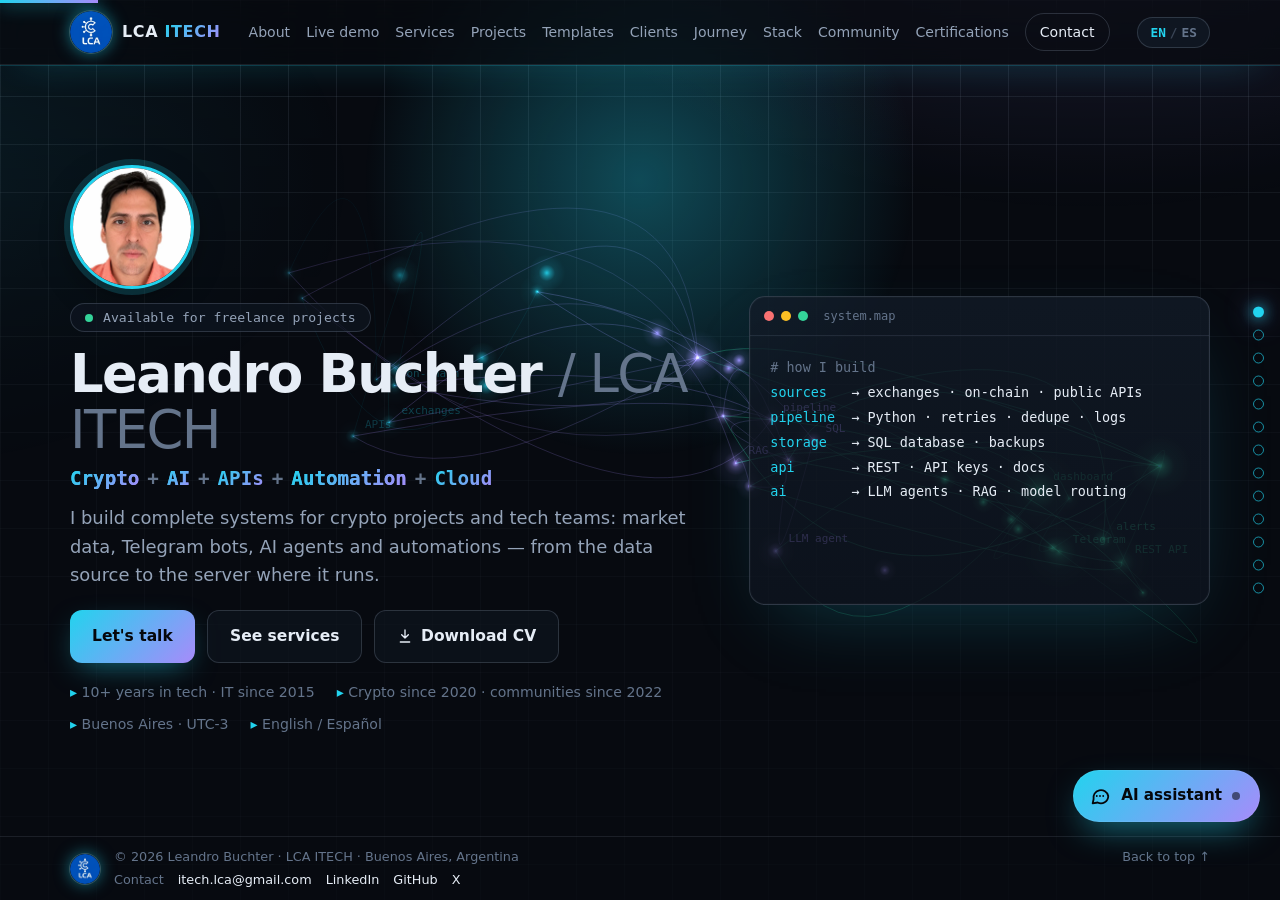
==== commit 06f28689: "SEO con versión en español en /es/, Twitch en palabras clave y contacto para clientes de otros paíse" ====
--- a/index.html
+++ b/index.html
@@ -3,29 +3,44 @@
 <head>
   <meta charset="utf-8">
   <meta name="viewport" content="width=device-width, initial-scale=1">
-  <title>Leandro Buchter · LCA ITECH — Systems builder: crypto bots, APIs, AI automation</title>
-  <meta name="description" content="Leandro Buchter (LCA ITECH), Buenos Aires: systems builder for crypto data platforms, Telegram bots, REST APIs and AI automation, end to end. Site available in English and Spanish.">
+  <title>AI Automation, Telegram &amp; Twitch Bots, APIs · Leandro Buchter (LCA ITECH)</title>
+  <meta name="description" content="AI automation, Telegram, Discord and Twitch bots, AI agents and custom APIs for businesses, streamers and crypto projects. Fixed-price packages for clients worldwide, in English and Spanish.">
   <meta name="author" content="Leandro Buchter">
-  <meta property="og:title" content="Leandro Buchter · LCA ITECH — Systems builder: crypto bots, APIs, AI automation">
-  <meta property="og:description" content="Crypto bots, market data APIs and AI automation — full systems, end to end. English / Español.">
+  <meta name="robots" content="index, follow, max-image-preview:large">
+  <link rel="canonical" href="https://portfolio.lcaitech.com/">
+  <link rel="alternate" hreflang="en" href="https://portfolio.lcaitech.com/">
+  <link rel="alternate" hreflang="es" href="https://portfolio.lcaitech.com/es/">
+  <link rel="alternate" hreflang="x-default" href="https://portfolio.lcaitech.com/">
   <meta property="og:type" content="website">
-  <link rel="canonical" href="https://portfolio.lcaitech.com/">
+  <meta property="og:site_name" content="LCA ITECH">
+  <meta property="og:title" content="AI Automation, Telegram &amp; Twitch Bots, APIs · Leandro Buchter (LCA ITECH)">
+  <meta property="og:description" content="AI automation, Telegram and Twitch bots, AI agents and custom APIs, end to end. Clients worldwide · English / Español.">
   <meta property="og:url" content="https://portfolio.lcaitech.com/">
+  <meta property="og:locale" content="en_US">
+  <meta property="og:locale:alternate" content="es_LA">
   <meta property="og:image" content="https://portfolio.lcaitech.com/assets/og.jpg">
   <meta property="og:image:width" content="1200">
   <meta property="og:image:height" content="630">
-  <meta property="og:site_name" content="LCA ITECH">
-  <meta property="og:locale" content="en_US">
-  <meta property="og:locale:alternate" content="es_AR">
-  <meta property="og:image:alt" content="Leandro Buchter · LCA ITECH — Systems builder: crypto bots, APIs, AI automation">
+  <meta property="og:image:alt" content="AI Automation, Telegram &amp; Twitch Bots, APIs · Leandro Buchter (LCA ITECH)">
   <meta name="twitter:card" content="summary_large_image">
   <meta name="twitter:site" content="@LCA_ITECH">
-  <meta name="twitter:title" content="Leandro Buchter · LCA ITECH — Systems builder: crypto bots, APIs, AI automation">
-  <meta name="twitter:description" content="Crypto bots, market data APIs and AI automation — full systems, end to end. English / Español.">
   <meta name="twitter:creator" content="@LCA_ITECH">
-  <meta name="twitter:image:alt" content="Leandro Buchter · LCA ITECH — Systems builder: crypto bots, APIs, AI automation">
-  <meta name="robots" content="index, follow, max-image-preview:large">
+  <meta name="twitter:title" content="AI Automation, Telegram &amp; Twitch Bots, APIs · Leandro Buchter (LCA ITECH)">
+  <meta name="twitter:description" content="AI automation, Telegram and Twitch bots, AI agents and custom APIs, end to end. Clients worldwide · English / Español.">
   <meta name="twitter:image" content="https://portfolio.lcaitech.com/assets/og.jpg">
+  <meta name="twitter:image:alt" content="AI Automation, Telegram &amp; Twitch Bots, APIs · Leandro Buchter (LCA ITECH)">
+  <script>
+    // Idioma: / = inglés, /es/ = español. En la portada en inglés, quien tiene el navegador en español
+    // (o eligió español antes) pasa a /es/ conservando el #ancla. ?lang=es|en sigue andando (links viejos).
+    (function () {
+      var page = document.documentElement.getAttribute('data-lang') === 'es' ? 'es' : 'en', want = null, s = null;
+      var q = new URLSearchParams(location.search).get('lang');
+      try { s = localStorage.getItem('lca-lang'); } catch (e) {}
+      if (q === 'es' || q === 'en') { want = q; try { localStorage.setItem('lca-lang', q); } catch (e) {} }
+      else if (page === 'en') want = s === 'es' || s === 'en' ? s : ((navigator.language || 'en').toLowerCase().indexOf('es') === 0 ? 'es' : 'en');
+      if (want && want !== page) location.replace((want === 'es' ? '/es/' : '/') + location.hash);
+    })();
+  </script>
   <meta name="theme-color" content="#070a10">
   <link rel="icon" href="assets/favicon-32.png" type="image/png" sizes="32x32">
   <link rel="apple-touch-icon" href="assets/apple-touch-icon.png">
@@ -55,12 +70,15 @@
         "es"
       ],
       "knowsAbout": [
+        "AI automation",
+        "Business process automation",
+        "Telegram bots",
+        "Discord bots",
+        "Twitch bots",
+        "Chatbots",
+        "AI agents",
+        "REST APIs",
         "Crypto market data",
-        "Telegram bots",
-        "AI agents",
-        "AI automation",
-        "REST APIs",
-        "Automation",
         "Google Cloud",
         "Decentralized finance"
       ],
@@ -103,10 +121,27 @@
       ],
       "sameAs": [
         "https://github.com/LCAITECH",
-        "https://x.com/LCA_ITECH"
+        "https://x.com/LCA_ITECH",
+        "https://t.me/leandroLCA"
       ],
       "hasOfferCatalog": {
         "@id": "https://portfolio.lcaitech.com/#services"
+      },
+      "description": "AI automation, Telegram, Discord and Twitch bots, AI agents and custom APIs for businesses, streamers and crypto projects. Fixed-price packages, worldwide, in English and Spanish.",
+      "knowsLanguage": [
+        "en",
+        "es"
+      ],
+      "contactPoint": {
+        "@type": "ContactPoint",
+        "contactType": "sales",
+        "email": "itech.lca@gmail.com",
+        "url": "https://portfolio.lcaitech.com/#contact",
+        "availableLanguage": [
+          "English",
+          "Spanish"
+        ],
+        "areaServed": "Worldwide"
       }
     },
     {
@@ -279,6 +314,21 @@
       "about": {
         "@id": "https://portfolio.lcaitech.com/#leandro"
       }
+    },
+    {
+      "@type": "WebPage",
+      "@id": "https://portfolio.lcaitech.com/#webpage",
+      "url": "https://portfolio.lcaitech.com/",
+      "name": "AI Automation, Telegram & Twitch Bots, APIs · Leandro Buchter (LCA ITECH)",
+      "description": "AI automation, Telegram, Discord and Twitch bots, AI agents and custom APIs for businesses, streamers and crypto projects. Fixed-price packages for clients worldwide, in English and Spanish.",
+      "inLanguage": "en",
+      "isPartOf": {
+        "@id": "https://portfolio.lcaitech.com/#website"
+      },
+      "about": {
+        "@id": "https://portfolio.lcaitech.com/#org"
+      },
+      "primaryImageOfPage": "https://portfolio.lcaitech.com/assets/og.jpg"
     }
   ]
 }
@@ -311,9 +361,9 @@
         <a href="#contact" class="nav__cta"><span lang="en">Contact</span><span lang="es">Contacto</span></a>
       </nav>
       <div class="nav__tools">
-        <button class="lang" id="langToggle" type="button" aria-label="Cambiar idioma / Switch language">
+        <a class="lang" id="langToggle" href="/es/" hreflang="es" aria-label="Ver en español / Switch to Spanish">
           <span class="lang__opt" data-opt="en">EN</span><span class="lang__sep">/</span><span class="lang__opt" data-opt="es">ES</span>
-        </button>
+        </a>
         <button class="burger" id="burger" type="button" aria-label="Menu" aria-expanded="false" aria-controls="navLinks">
           <span></span><span></span><span></span>
         </button>
@@ -331,7 +381,7 @@
           </p>
           <h1>Leandro Buchter <span class="muted">/ LCA ITECH</span></h1>
           <p class="hero__tags">
-            <span>Crypto</span><i>+</i><span>AI</span><i>+</i><span>APIs</span><i>+</i><span>Automation</span><i>+</i><span>Cloud</span>
+            <span><span lang="en">Crypto</span><span lang="es">Cripto</span></span><i>+</i><span><span lang="en">AI</span><span lang="es">IA</span></span><i>+</i><span>APIs</span><i>+</i><span><span lang="en">Automation</span><span lang="es">Automatización</span></span><i>+</i><span>Cloud</span>
           </p>
           <p class="lead">
             <span lang="en">I build complete systems for crypto projects and tech teams: market data, Telegram bots, AI agents and automations — from the data source to the server where it runs.</span>
@@ -1059,8 +1109,8 @@
           <p class="kicker">08 · <span lang="en">Contact</span><span lang="es">Contacto</span></p>
           <h2><span lang="en">Have a project in mind?</span><span lang="es">¿Tienes un proyecto en mente?</span></h2>
           <p class="section__sub">
-            <span lang="en">Tell me about your project. I review every request and reply by email with questions or a first idea.</span>
-            <span lang="es">Cuéntame sobre tu proyecto. Reviso cada consulta y te respondo por email con preguntas o una primera idea.</span>
+            <span lang="en">Tell me about your project. I work with clients in any country, in English or Spanish. I review every request and reply in writing with questions or a first idea.</span>
+            <span lang="es">Cuéntame sobre tu proyecto. Trabajo con clientes de cualquier país, en español o en inglés. Reviso cada consulta y te respondo por escrito con preguntas o una primera idea.</span>
           </p>
           <div class="contact__layout">
           <form class="cf" id="contactForm" novalidate action="https://formsubmit.co/itech.lca@gmail.com" method="POST">
@@ -1075,16 +1125,31 @@
               <div class="cf__f"><label for="cfBudget"><span lang="en">Approximate budget</span><span lang="es">Presupuesto aproximado</span></label><select id="cfBudget" name="budget"><option value="" data-en="— select —" data-es="— elige —">— select —</option><option value="<500 USD" data-en="&lt; USD 500" data-es="&lt; USD 500">&lt; USD 500</option><option value="500-1500 USD" data-en="USD 500–1,500" data-es="USD 500–1.500">USD 500–1,500</option><option value="1500-3000 USD" data-en="USD 1,500–3,000" data-es="USD 1.500–3.000">USD 1,500–3,000</option><option value="3000+ USD" data-en="USD 3,000+" data-es="USD 3.000+">USD 3,000+</option><option value="Not sure" data-en="Not sure" data-es="No estoy seguro">Not sure</option></select></div>
               <div class="cf__f"><label for="cfTime"><span lang="en">Timeline</span><span lang="es">Plazo</span></label><select id="cfTime" name="timeline"><option value="" data-en="— select —" data-es="— elige —">— select —</option><option value="ASAP (<2 weeks)" data-en="ASAP (&lt; 2 weeks)" data-es="Urgente (&lt; 2 semanas)">ASAP (&lt; 2 weeks)</option><option value="Within 1 month" data-en="Within 1 month" data-es="En 1 mes">Within 1 month</option><option value="1-3 months" data-en="1–3 months" data-es="1–3 meses">1–3 months</option><option value="Just exploring" data-en="Just exploring" data-es="Solo explorando">Just exploring</option></select></div>
               <div class="cf__f"><label for="cfLang"><span lang="en">Preferred language</span><span lang="es">Idioma preferido</span></label><select id="cfLang" name="preferred_language"><option value="Español">Español</option><option value="English">English</option><option value="Português">Português</option></select></div>
+              <div class="cf__f"><label for="cfCountry"><span lang="en">Country</span><span lang="es">País</span> <small class="cf__opt"><span lang="en">(optional)</span><span lang="es">(opcional)</span></small></label><input id="cfCountry" name="country" type="text" autocomplete="country-name" maxlength="80"></div>
+              <div class="cf__f"><label for="cfTg"><span lang="en">Telegram, if you prefer it</span><span lang="es">Telegram, si lo prefieres</span> <small class="cf__opt"><span lang="en">(optional)</span><span lang="es">(opcional)</span></small></label><input id="cfTg" name="telegram" type="text" maxlength="40" placeholder="@usuario" autocomplete="off"><small class="cf__err" id="cfTgErr"></small></div>
+              <input type="hidden" name="visitor_timezone" id="cfTz" value="">
               <div class="cf__f cf__f--full cf__consent"><label><input type="checkbox" id="cfConsent" name="consent" value="yes" required> <span lang="en">I agree that Leandro stores this info only to answer my inquiry.</span><span lang="es">Acepto que Leandro guarde estos datos solo para responder mi consulta.</span></label><small class="cf__err" id="cfConsentErr"></small></div>
             </div>
             <div class="cf__actions">
               <button class="btn btn--primary" type="submit" id="cfSubmit"><span lang="en">Send inquiry</span><span lang="es">Enviar consulta</span></button>
-              <a class="link cf__mail" href="mailto:itech.lca@gmail.com?subject=Project%20inquiry"><span lang="en">or email itech.lca@gmail.com</span><span lang="es">o escribe a itech.lca@gmail.com</span></a>
+              <a class="link cf__mail" href="mailto:itech.lca@gmail.com?subject=Project%20inquiry" data-subject-es="Consulta%20de%20proyecto"><span lang="en">or email itech.lca@gmail.com</span><span lang="es">o escribe a itech.lca@gmail.com</span></a>
             </div>
             <p class="cf__status" id="cfStatus" role="status" aria-live="polite" hidden></p>
-            <p class="cf__privacy"><span lang="en">Sent via FormSubmit to my inbox. Used only to reply; never shared. I review every request and reply in writing.</span><span lang="es">Se envía por FormSubmit a mi correo. Solo lo uso para responderte; no se comparte. Reviso cada consulta y te respondo por escrito.</span></p>
+            <p class="cf__privacy"><span lang="en">Sent via FormSubmit to my inbox; you get a confirmation email. Used only to reply; never shared.</span><span lang="es">Se envía por FormSubmit a mi correo y te llega un correo de confirmación. Solo lo uso para responderte; no se comparte.</span></p>
           </form>
           <aside class="contact__side">
+            <div class="cx">
+              <h3 class="cx__title"><span lang="en">Prefer to write directly?</span><span lang="es">¿Prefieres escribir directo?</span></h3>
+              <ul class="cx__list">
+                <li><a href="mailto:itech.lca@gmail.com"><b>Email</b> itech.lca@gmail.com</a><button class="cx__copy" type="button" data-copy="itech.lca@gmail.com"><span lang="en">Copy</span><span lang="es">Copiar</span></button></li>
+              </ul>
+              <dl class="cx__facts">
+                <dt><span lang="en">Languages</span><span lang="es">Idiomas</span></dt><dd>English · Español</dd>
+                <dt><span lang="en">Time zone</span><span lang="es">Zona horaria</span></dt><dd>Buenos Aires (UTC−3)<span class="cx__clock" id="cxClock" hidden></span></dd>
+                <dt><span lang="en">Clients</span><span lang="es">Clientes</span></dt><dd><span lang="en">Any country · payment in USDC/USDT or bank transfer</span><span lang="es">Cualquier país · pago en USDC/USDT o transferencia</span></dd>
+              </dl>
+              <p class="cx__note"><span lang="en">Everything is handled in writing, so the time difference is not a problem.</span><span lang="es">Todo se trabaja por escrito, así que la diferencia horaria no es un problema.</span></p>
+            </div>
             <p class="qr__hint"><span lang="en">On desktop? Scan with your phone:</span><span lang="es">¿Estás en una computadora? Escanea con tu teléfono:</span></p>
             <ul class="qr">
               <li><a href="https://t.me/lcaitech_demo_bot" target="_blank" rel="noopener"><img class="qr__img" src="assets/qr/demo-bot.svg" alt="QR https://t.me/lcaitech_demo_bot" width="96" height="96" loading="lazy"><span class="qr__lbl"><span lang="en">Demo bot</span><span lang="es">Bot demo</span> <small>@lcaitech_demo_bot</small></span></a></li>
